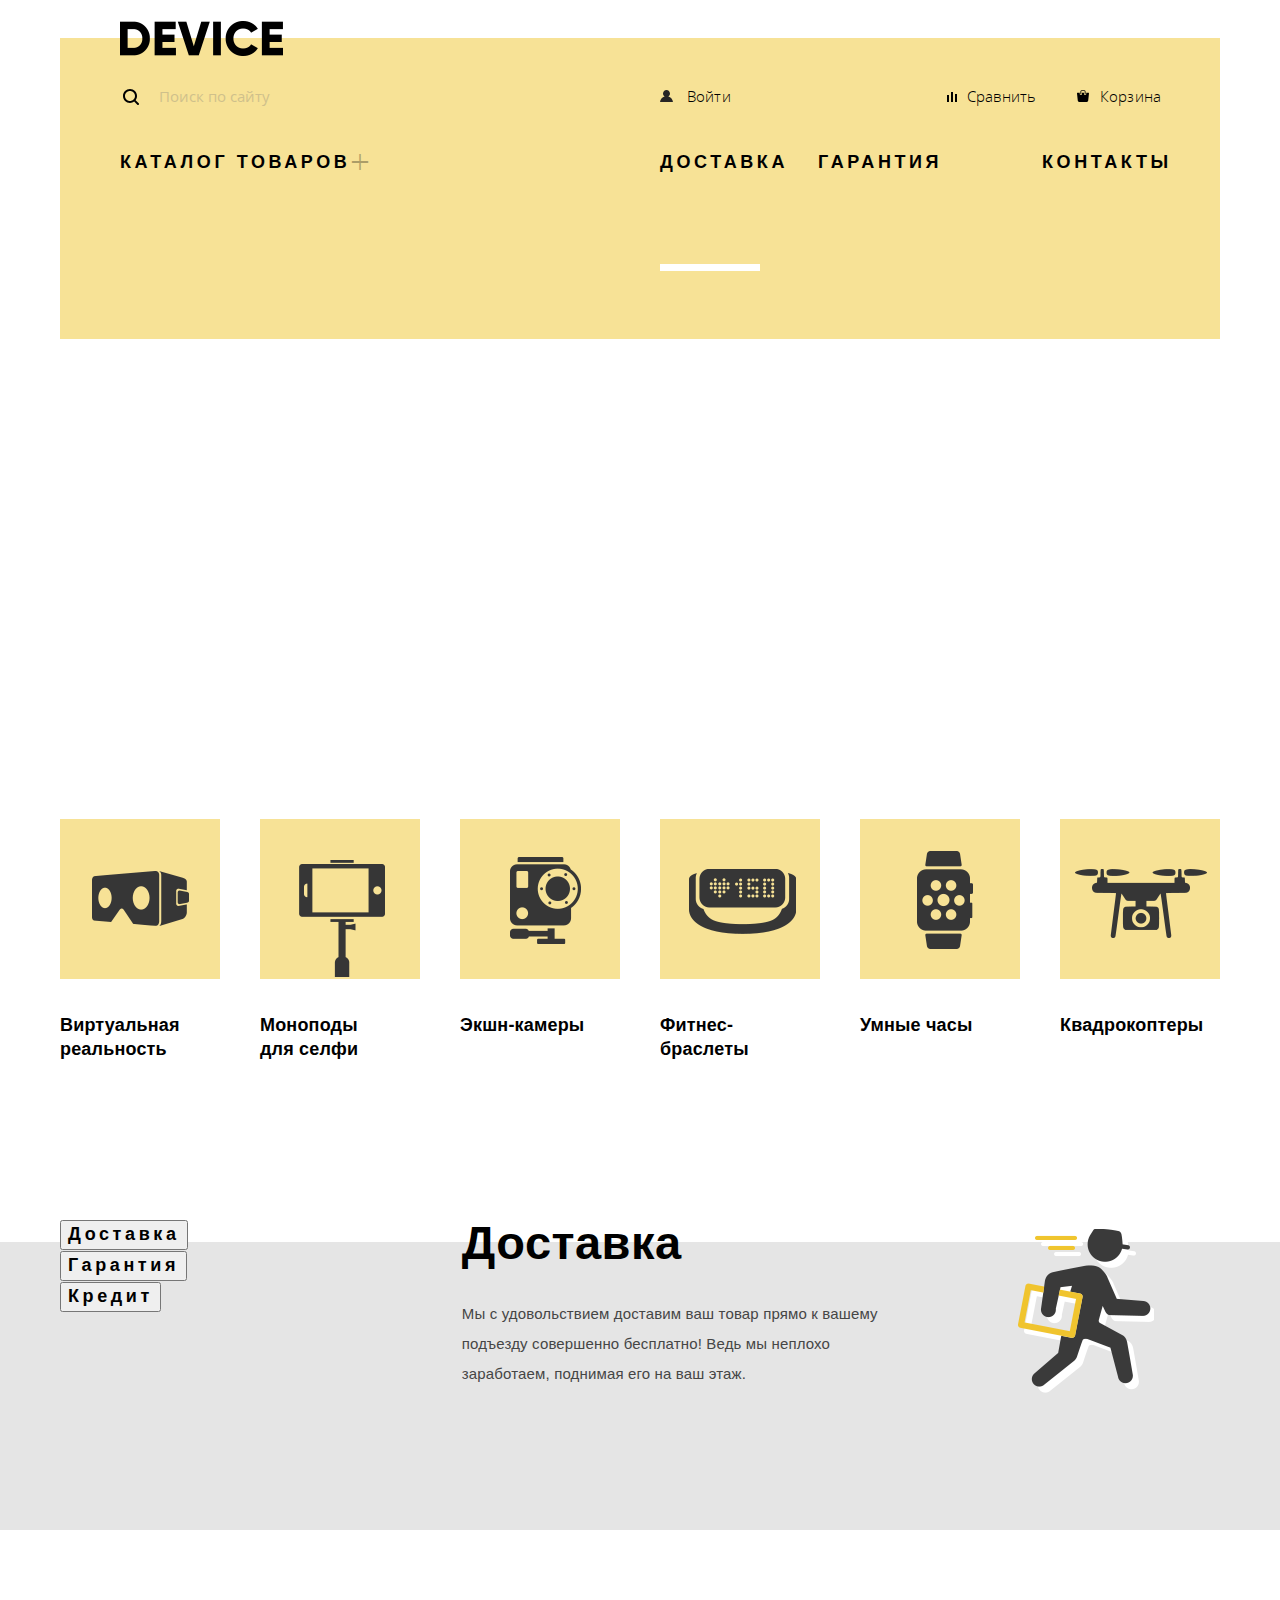
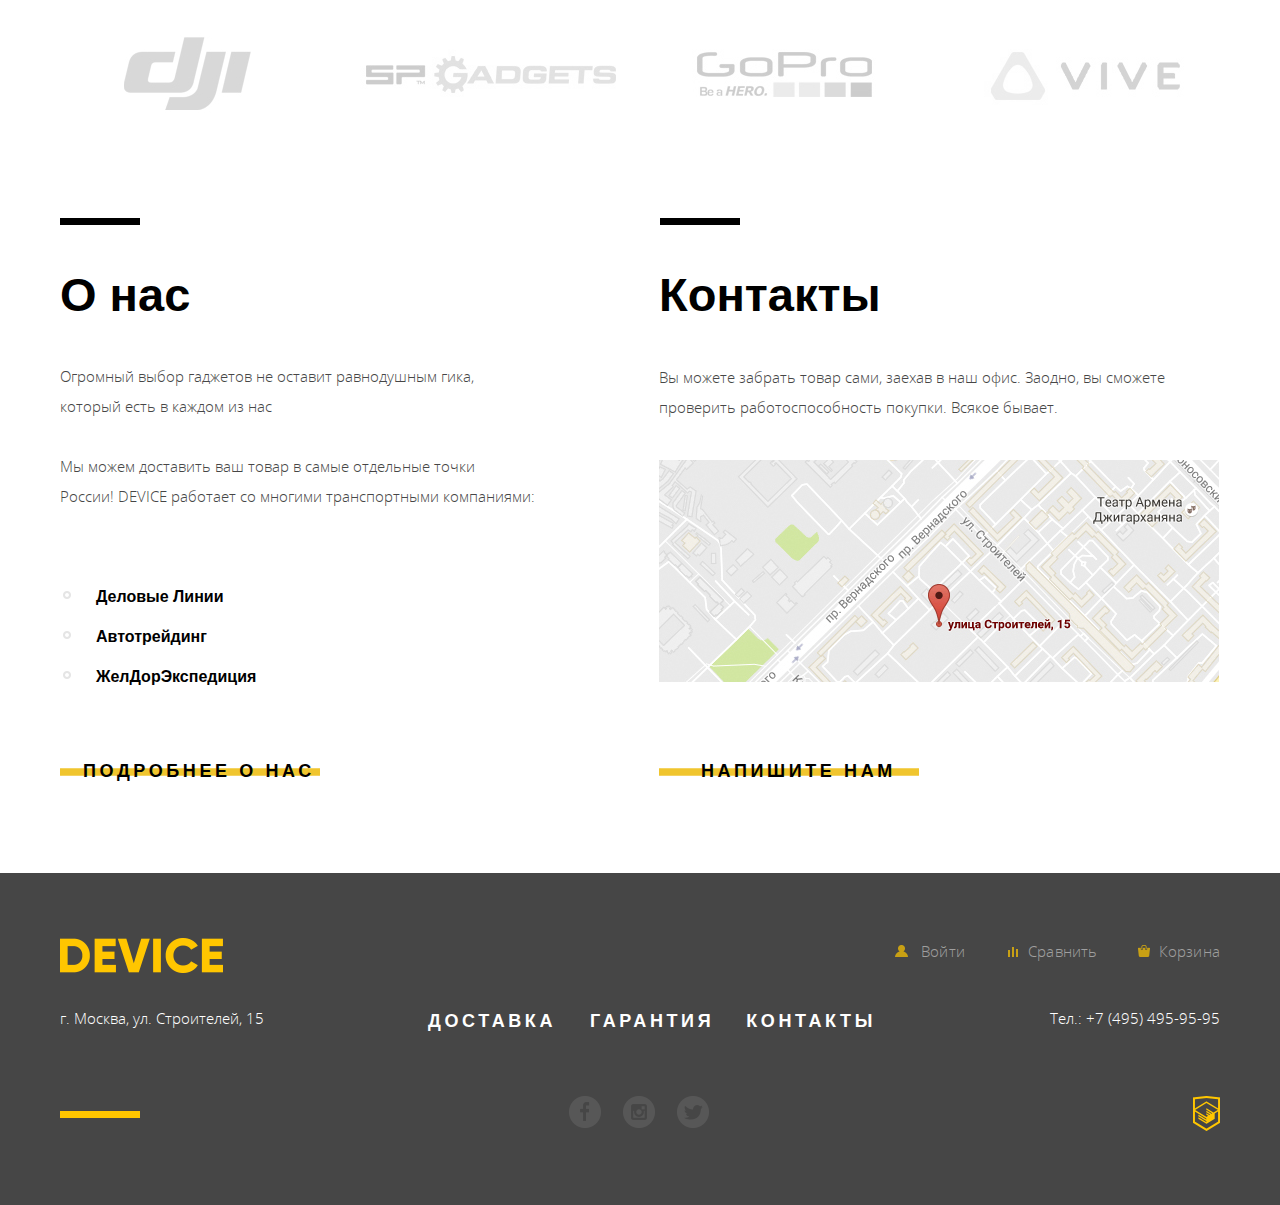
==== index.html @ 2079ccf4 "стилизация 2 страницы (незавершенная)" ====
<!DOCTYPE html>
<html lang="ru">
  <head>
    <meta charset="utf-8">
    <title>HTML Academy: Девайс</title>
    <link href="css/normalize.css" rel="stylesheet">
    <link href="css/style.css" rel="stylesheet">
  </head>
  <body>
  <header class="main-header wrapper">
    <div class="container-logo">
      <a class="header-logo">
        <img src="img/logo.png" width="163" height="35" alt="Логотип DEVICE">
      </a>
    </div>
    <nav class="main-navigation">
      <ul class="site-panel">
        <li>
          <form class="container-panel" method="get">
            <img src="img/search.svg" width="16" height="16">
            <input name="seek" placeholder="Поиск по сайту" type="search">
          </form> 
        </li>
        <li class="login"><a href="#"><img src="img/user.svg" width="13" height="12">Войти</a></li>
        <li class="compare"><a href="#"><img src="img/compare.svg" width="10" height="10">Сравнить</a></li>
        <li class="basket"><a href="#"><img src="img/cart.svg" width="12" height="12">Корзина</a></li>
      </ul>
      <ul class="site-navigation">
        <li class="product"><a href="catalog.html"><span>+</span>Каталог товаров  <span></span></a>
          <div class="submenu">
            <ul class="submenu-cameras">
              <li><a href=#>Виртуальная реальность</a></li>
              <li><a href="catalog.html">Моноподы для селфи</a></li>
              <li><a href=#>Экшн-камеры</a></li>
            </ul>
            <ul class="submenu-watch">
              <li><a href=#>Фитнес браслеты</a></li>
              <li><a href=#>Умные часы</a></li>
            </ul>
            <ul class="submenu-quadcopters">
              <li><a href=#>Квадрокоптеры</a></li>
            </ul>
          </div>
        </li>
        <li class="shipping"><a href="#">Доставка</a></li>
        <li class="guarantee"><a href="#">Гарантия</a></li>
        <li class="contacts"><a href="#">Контакты</a></li>
      </ul>
    </nav>
    <div class="rectangle"></div>
    <div class="presentation"></div>
  </header>
  <!--Основную часть страницы сказано пока не размечать-->
  <main class="container">
    <h1 class="visually-hidden">Магазин гаджетов DEVICE</h1><!--Позже скрыть<img src="img/popular-2.svg" width="86" height="117">-->
    <section class="icon-list wrapper">
      <ul class="icon-menu">
          <li class="virtuality">
            <a href=#>
              <div>
                <svg xmlns="http://www.w3.org/2000/svg" xmlns:xlink="http://www.w3.org/1999/xlink" width="97" height="55" viewBox="0 0 97 55">
                  <image id="popular-1" width="97" height="55" xlink:href="[data-uri]"/>
                </svg>
              </div><h2>Виртуальная реальность</h2>
            </a>
          </li>
          <li class="monopods">
            <a href="catalog.html">
              <div>
                <svg xmlns="http://www.w3.org/2000/svg" xmlns:xlink="http://www.w3.org/1999/xlink" width="86" height="117" viewBox="0 0 86 117">
                  <image id="popular-2" width="86" height="117" xlink:href="[data-uri]"/>
                </svg>
              </div><h2>Моноподы для селфи</h2>
            </a>
          </li>
          <li class="action">
            <a href=#>
              <div>
                <svg xmlns="http://www.w3.org/2000/svg" xmlns:xlink="http://www.w3.org/1999/xlink" width="71" height="87" viewBox="0 0 71 87">
                  <image id="popular-3" width="71" height="87" xlink:href="[data-uri]"/>
                </svg>
              </div><h2>Экшн-камеры</h2>
            </a>
          </li>
          <li class="fitness">
            <a href=#>
              <div>
                <svg xmlns="http://www.w3.org/2000/svg" xmlns:xlink="http://www.w3.org/1999/xlink" width="107" height="65" viewBox="0 0 107 65">
                  <image id="popular-4" width="107" height="65" xlink:href="[data-uri]"/>
                </svg>
              </div><h2>Фитнес-браслеты</h2>
            </a>
          </li>
          <li class="smart">
            <a href=#>
              <div>
                <svg xmlns="http://www.w3.org/2000/svg" xmlns:xlink="http://www.w3.org/1999/xlink" width="56" height="98" viewBox="0 0 56 98">
                  <image id="popular-5" width="56" height="98" xlink:href="[data-uri]"/>
                </svg>
              </div><h2>Умные часы</h2>
            </a>
          </li>
          <li class="quadcopters">
            <a href=#>
              <div>
                <svg xmlns="http://www.w3.org/2000/svg" xmlns:xlink="http://www.w3.org/1999/xlink" width="132" height="69" viewBox="0 0 132 69">
                  <image id="poppular-6" width="132" height="69" xlink:href="[data-uri]"/>
                </svg>
              </div><h2>Квадрокоптеры</h2>
            </a>
          </li>
      </ul>
    </section>
    <div class="amenities-backdrop">
      <section class="amenities wrapper">
        <ul class="amenities-menu">
          <li><button class="" type="button">Доставка</button></li>
          <li><button class="" type="button">Гарантия</button></li>
          <li><button class="" type="button">Кредит</button></li>
        </ul>
        <div class="shipment">
          <h2>Доставка</h2>
          <p>Мы с удовольствием доставим ваш товар прямо к вашему подъезду совершенно бесплатно! Ведь мы неплохо заработаем, поднимая его на ваш этаж.</p>
          <svg xmlns="http://www.w3.org/2000/svg" xmlns:xlink="http://www.w3.org/1999/xlink" width="136" height="164" viewBox="0 0 136 164">
            <image id="delivery" width="136" height="164" xlink:href="[data-uri]"/>
          </svg>
        </div>
      </section>  
    </div>
    <section class="logotypes wrapper">
      <ul class="logotypes-panel">
        <li class="logotype1">
          <a href="#">
            <img src="img/logo-1.jpg" width="260" height="100" alt="Логотип dji">
            <img class="dji" src="img/logo-1.jpg copy.jpg" width="260" height="100" alt="Логотип dji">
          </a>
        </li>
        <li class="logotype2">
          <a href="#">
            <img src="img/logo-2.jpg" width="260" height="100" alt="Логотип SP Gadgets">
            <img class="gadgets" src="img/logo-2.jpg copy.jpg" width="260" height="100" alt="Логотип SP Gadgets">
          </a>
        </li>
        <li class="logotype3">
          <a href="#">
            <img src="img/logo-3.jpg" width="260" height="100" alt="Логотип Go Pro">
            <img class="gopro" src="img/logo-3.jpg copy.jpg" width="260" height="100" alt="Логотип Go Pro">
          </a>
        </li>
        <li class="logotype4">
          <a href="#">
            <img src="img/logo-4.jpg" width="260" height="100" alt="Логотип VIVE">
            <img class="vive" src="img/logo-4.jpg copy.jpg" width="260" height="100" alt="Логотип VIVE">
          </a>
        </li>
      </ul>
    </section>
    <div class="about wrapper">
      <section class="about-us">
        <h2>О нас</h2>
        <p>Огромный выбор гаджетов не оставит равнодушным гика, который есть в каждом из нас</p>
        <p>Мы можем доставить ваш товар в самые отдельные точки <br> России! DEVICE работает со многими транспортными компаниями:</p>
        <ul class="transport-company">
          <li>Деловые Линии</li>
          <li>Автотрейдинг</li>
          <li>ЖелДорЭкспедиция</li>
        </ul>
        <div class="detailed">
          <a class="button" href="#"><span>Подробнее о нас</span></a>
        </div>  
      </section>
      <section class="exposure">
        <h2>Контакты</h2>
        <p>Вы можете забрать товар сами, заехав в наш офис. Заодно, вы сможете проверить работоспособность покупки. Всякое бывает.</p>
        <a class="map" href="#">
          <img src="img/map.jpg" width="560" height="222" alt="Карта проезда">
        </a>
        <div class="write">
          <a class="button" href="#"><span>Напишите нам</span></a>
        </div>
      </section>
    </div>
  </main>
  <footer class="main-footer">
    <div class="wrapper">
      <div class="upper-footer">
        <a class="footer-logo">
          <img src="img/logo-footer_.png" width="163" height="35" alt="Логотип DEVICE">
        </a>
        <ul class="footer-panel">
          <li class="footer-login"><a href="#"><img src="img/user-footer_.png" width="13" height="12">Войти</a></li>
          <li class="footer-compare"><a href="#"><img src="img/compare-footer_.png" width="10" height="10">Сравнить</a></li>
          <li class="footer-basket"><a href="#"><img src="img/cart-footer_.png" width="12" height="12">Корзина</a></li>
        </ul>
      </div>
      <div class="footer-container">
        <p class="adress">г. Москва, ул. Строителей, 15</p>
        <ul class="footer-navigation">
          <li class="footer-shipping"><a href="#">Доставка</a></li>
          <li class="footer-guarantee"><a href="#">Гарантия</a></li>
          <li class="footer-contacts"><a href="#">Контакты</a></li>
        </ul>
        <a class="telephone" href="tel:+74954959595" aria-label="Наш номер телефона +74954959595">Тел.: +7 (495) 495-95-95</a>
      </div>
      <div class="social-container">
        <ul class="social">
          <li>
            <a class="social-button" href="#"><span class="visually-hidden">Фейсбук</span>
              <svg xmlns="http://www.w3.org/2000/svg" xmlns:xlink="http://www.w3.org/1999/xlink" width="32" height="32" viewBox="0 0 32 32">
                <defs>
                  <style>
                    .cls-1 {
                      opacity: 0.3;
                    }
                  </style>
                </defs>
                <image id="ФБ" class="cls-1" width="32" height="32" xlink:href="[data-uri]"/>
              </svg>
            </a>
          </li> 
          <li>
            <a class="social-button" href="#"><span class="visually-hidden">Инстаграм</span>
              <svg xmlns="http://www.w3.org/2000/svg" xmlns:xlink="http://www.w3.org/1999/xlink" width="32" height="32" viewBox="0 0 32 32">
                <defs>
                  <style>
                    .cls-1 {
                      opacity: 0.3;
                    }
                  </style>
                </defs>
                <image id="_" data-name="&apos;=]" class="cls-1" width="32" height="32" xlink:href="[data-uri]"/>
              </svg>
            </a>
          </li>
          <li>
            <a class="social-button" href="#"><span class="visually-hidden">Твиттер</span>
              <svg xmlns="http://www.w3.org/2000/svg" xmlns:xlink="http://www.w3.org/1999/xlink" width="32" height="32" viewBox="0 0 32 32">
                <defs>
                  <style>
                    .cls-1 {
                      opacity: 0.3;
                    }
                  </style>
                </defs>
                <image id="Твитер" class="cls-1" width="32" height="32" xlink:href="[data-uri]"/>
              </svg>
            </a>
          </li>
        </ul>
        <a class="footer-logo-html" href="https://htmlacademy.ru/intensive/htmlcss">
          <img src="img/logo-html-footer_.png" width="27" height="35" alt="Логотип HTMLAcademy">
        </a>
      </div>
    </div>  
  </footer>
  <!--Попытка сделать всплывающие окна -->
  <section class="feedback">
    <form class="feedback-popup" method="post">
      <label class="feedback-name">
        <span>Ваше имя:</span>
        <input type="text" name="username" placeholder="Имя Фамилия">
      </label>
      <label class="feedback-mail">
        <span>Ваш e-mail:</span>
        <input type="email" name="email" placeholder="email@exemple.com">
      </label>
      <label class="feedback-text">
        <span>Текст письма:</span>
        <textarea rows="10" cols="45" name="text" placeholder="В свободной форме"></textarea>
      </label>
      <button class="feedback-button" type="submit">Отправить</button>
      <button class="feedback-close" type="button" aria-label="Закрыть диалоговое окно">x</button>
    </form>
  </section>
  <section class="modal">
    <h2 class="visually-hidden">Как до нас добраться</h2><!--Позже скрыть-->
    <img src="img/map-big.jpg" width="960" height="559" alt="Адрес магазина Девайс город Москва, улица Строителей, дом 15">
    <button class="modal-close" type="button" aria-label="Закрыть диалоговое окно">x</button>
  </section>
 </body>
</html>
---- css/style.css ----
@font-face {
    font-family: 'Gilroy';
    src: local('Gilroy Light'), local('Gilroy-Light'), url('../fonts/gilroylight.woff2') format('woff2'), url('../fonts/gilroylight.woff') format('woff');
    font-weight: 300;
    font-style: normal;
}
@font-face {
    font-family: 'Gilroy';
    src: local('Gilroy ExtraBold'), local('Gilroy-ExtraBold'), url('../fonts/gilroyextrabold.woff2') format('woff2'), url('../fonts/gilroyextrabold.woff') format('woff');
    font-weight: 800;
    font-style: normal;
}
@font-face {
    font-family: 'Open Sans';
    src: local('Open Sans Light'), local('OpenSans-Light'), url('../fonts/opensanslight.woff2') format('woff2'), url('../fonts/opensanslight.woff') format('woff');
    font-weight: 300;
    font-style: normal;
}
@font-face {
    font-family: 'Open Sans';
    src: local('Open Sans Light Italic'), local('OpenSansLight-Italic'), url('../fonts/opensanslightitalic.woff2') format('woff2'), url('../fonts/opensanslightitalic.woff') format('woff');
    font-weight: 300;
    font-style: italic;
}
@font-face {
    font-family: 'Open Sans';
    src: local('Open Sans'), local('OpenSans'), url('../fonts/opensans.woff2') format('woff2'), url('../fonts/opensans.woff') format('woff');
    font-weight: 400;
    font-style: normal;
}
@font-face {
    font-family: 'Open Sans';
    src: local('Open Sans Italic'), local('OpenSans-Italic'), url('../fonts/opensansitalic.woff2') format('woff2'), url('../fonts/opensansitalic.woff') format('woff');
    font-weight: 400;
    font-style: italic;
}
@font-face {
    font-family: 'Open Sans';
    src: local('Open Sans Semibold'), local('OpenSans-Semibold'), url('../fonts/opensanssemibold.woff2') format('woff2'), url('../fonts/opensanssemibold.woff') format('woff');
    font-weight: 600;
    font-style: normal;
}
@font-face {
    font-family: 'Open Sans';
    src: local('Open Sans Semibold Italic'), local('OpenSans-SemiboldItalic'), url('../fonts/opensanssemibolditalic.woff2') format('woff2'), url('../fonts/opensanssemibolditalic.woff') format('woff');
    font-weight: 600;
    font-style: italic;
}
@font-face {
    font-family: 'Open Sans';
    src: local('Open Sans Bold'), local('OpenSans-Bold'), url('../fonts/opensansbold.woff2') format('woff2'), url('../fonts/opensansbold.woff') format('woff');
    font-weight: 700;
    font-style: normal;
}
@font-face {
    font-family: 'Open Sans';
    src: local('Open Sans Bold Italic'), local('OpenSans-BoldItalic'), url('../fonts/opensansbolditalic.woff2') format('woff2'), url('../fonts/opensansbolditalic.woff') format('woff');
    font-weight: 700;
    font-style: italic;
}
@font-face {
    font-family: 'Open Sans';
    src: local('Open Sans Extrabold'), local('OpenSans-Extrabold'), url('../fonts/opensansextrabold.woff2') format('woff2'), url('../fonts/opensansextrabold.woff') format('woff');
    font-weight: 800;
    font-style: normal;
}
@font-face {
    font-family: 'Open Sans';
    src: local('Open Sans Extrabold Italic'), local('OpenSans-ExtraboldItalic'), url('../fonts/opensansextrabolditalic.woff2') format('woff2'), url('../fonts/opensansextrabolditalic.woff') format('woff');
    font-weight: 800;
    font-style: italic;
}
body {
    margin: 0;
    padding: 0;
  
    font-family: "Open Sans", Arial, sans-serif;
    font-size: 15px;
    line-height: 30px;
    font-weight: 300;
    color: #464646;
    text-transform: none;
    
    background-color: #ffffff;
    background-repeat: no-repeat;
}
body li,
body ul {
    list-style: none;
    margin: 0;
    padding: 0;
} /*Честно я бы вообще бы оставил просто li, но по критерию наверное не пройдет)*/
a {
    text-decoration: none;
}
img {
    max-width: 100%;
    height: auto;
}
.site-navigation a,
.button,
.footer-navigation,
.feedback-button,
.item-button-basket,
.filter-button,
.pagination-item {
    text-transform: uppercase;
} /*Этот список так оставляю, я не знаю как лучше его сделать)*/
.visually-hidden {
    position: absolute;
    clip: rect(0 0 0 0);
    width: 1px;
    height: 1px;
    margin: -1px;
}
.wrapper {
    width: 1200px;
    margin-left: auto;
    margin-right: auto;
    padding-left: 20px;
    padding-right: 20px;
    box-sizing: border-box;
}
.main-header {
    display: flex;
    flex-direction: column;
    padding-top: 21px;
}
.container-logo {
    background: linear-gradient(to top, #f7e296 27px, #ffffff 12px);
}
.header-logo {
    margin: 0;
    padding: 0;
    padding-left: 60px;
    display: block;
}
.header-logo svg {
    padding-top: 10px;
} 
.main-navigation a {
    font-family: "Gilroy", Arial, sans-serif;
    font-size: 18px;
    line-height: 24px;
    font-weight: 800;
    color: #000000;
}
.main-navigation{
    background-color: #f7e296;
    margin: 0;
    padding-top: 16px;
    padding-left: 60px;
    padding-right: 58px;
}
.site-panel { 
    margin: 0;
    padding: 0;
    display: flex;
    flex-wrap: wrap; 
}
.container-panel {
    width: 160px;
    position: relative;
    margin: 0;
    padding: 0;
    padding-left: 37px;
}
.container-panel img {
    position: absolute;
    left: 3px;
    top: 8px;
}
.panel-user {
    width: 140px;
    margin: 0;
    padding: 0;
    margin-left:340px;
    padding-left: 30px;
    position: relative;
}
.panel-user img {
    position: absolute;
    left: 4px;
    top: 9px;
}
.exit {
    width: 80px;
    margin: 0;
    padding: 0;
    margin-left: 11px;
    opacity: 0.3;
}
.login {
    position: relative;
    width: 230px;
    margin: 0;
    padding: 0;
    margin-left: 340px;
    padding-left: 30px;
}
.login img {
    position: absolute;
    left: 3px;
    top: 9px;
}
.compare {
    position: relative;
    width: 100px;
    padding-left: 50px;
}
.compare img {
    position: absolute;
    left: 30px;
    top: 11px;
}
.basket {
    position: relative;
    width: 63px;
    padding-left: 31px;
    text-align: right;
}
.basket img {
    position: absolute;
    left: 10px;
    top: 9px;
}
.site-panel a {
    font-family: "Open Sans", Arial, sans-serif;
    font-size: 15px;
    line-height: 30px;
    font-weight: 300;
    color: #000000;
    text-transform: none;
    letter-spacing: 0.15px; 
}
.site-navigation {
    display: flex;
    flex-wrap: wrap;
    padding-top: 39px;
    padding-bottom: 50px;
}
.product {
    width: 260px; 
    position: relative;
    line-height: 1.33;
    letter-spacing: 3.6px;
    display: flex;
    flex-direction: column;
    margin-right:auto;
}
.submenu {
    background-color:  #f7e296;
    position: absolute;
    display: flex;
    top: 45px;
    left: -60px;
    box-sizing: border-box;
    width: 1160px;
    padding-left: 60px;
    padding-bottom: 35px;
    display: none;
    z-index: 2;
}
.product:hover > .submenu {
    display:inherit;
}
.product span{
    font-family: "Open Sans", Arial, sans-serif;
    font-size: 35px;
    font-weight: 300;
    color: #000000;
    opacity: 0.3;
    position: absolute;
    top: -1px;
    left: 230px;
}
.shipping {
    width: 158px;
    margin-left: auto;
    line-height: 1.33;
    letter-spacing: 3.6px;
}
.guarantee {
    width: 140px;
    line-height: 1.33;
    letter-spacing: 3.6px;
}
.contacts {
    width: 120px;
    margin-left: 84px;
    text-align: right;
    line-height: 1.33;
    letter-spacing: 3.6px;
}
.submenu-cameras {
    width: 240px;
}
.submenu-watch {
    width: 200px;
}
.submenu-quadcopters {
    width: 160px;
}
.site-navigation a:hover,
.site-navigation a:focus,
.site-panel a:hover,
.site-panel a:focus {
    opacity: 0.6;
}
.site-navigation a:active,
.site-panel a:active {
    opacity: 0.3;
}
.site-panel-user li:nth-last-child(1),
.site-panel input {
    opacity: 0.3;
    background-color: #f7e296;
    color: #000000;
    border: 0;
} /* Разобраться со шрифтом в site-panel input*/
.site-panel input:hover,
.site-panel input:focus {
    opacity: 0.6;
}
.submenu-cameras a,
.submenu-watch a,
.submenu-quadcopters a {
    font-family: "Open Sans", Arial, sans-serif;
    font-size: 15px;
    line-height: 36px;
    font-weight: 300;
    color: #000000;
    text-transform: none;
    list-style: none;
    letter-spacing: 0.15px;
}
.rectangle {
    min-height: 115px;
    background-color: #f7e296;
    position: relative;
}
.rectangle::before {
    content: "";
    position: absolute;
    left: 600px;
    top: 40px;
    width: 100px;
    height: 7px;
    background: #ffffff;
}
.presentation {
    min-height: 480px;
    background-color: #ffffff;
}
.icon-menu {
    display: flex;
    flex-wrap: wrap;
}
.icon-menu li {
  width: 160px;
  margin: 0 auto;  
}
.monopods h2 {
    width: 100px;  
  }
.icon-menu .virtuality {
    margin-left: 0;  
}
.icon-menu .quadcopters {
    margin-right: 0;  
}
.icon-menu div {
    position: relative;
    min-height: 160px; 
    background: #f7e296;
}
.icon-menu h2 {
    font-family: Gilroy, Arial, sans-serif;
    font-size: 18px;
    font-weight: 800;
    font-style: normal;
    font-stretch: normal;
    line-height: 1.33;
    letter-spacing: 0.18px;
    text-align: left;
    color: #000000;
    padding-top: 20px;
}
.virtuality svg {
    position: absolute;
    top: 52px;
    left: 32px;
}
.virtuality:hover div,
.virtuality a:focus div {
    background: #f0c52e; 
}
.virtuality:active svg,
.virtuality:active h2 {
    opacity: 0.3; 
}
.monopods svg {
    position: absolute;
    top: 41px;
    left: 39px;
}
.monopods:hover div,
.monopods a:focus div {
    background: #f0c52e; 
}
.monopods:active svg,
.monopods:active h2 {
    opacity: 0.3; 
}
.action svg {
    position: absolute;
    top: 38px;
    left: 50px;
}
.action:hover div,
.action a:focus div {
    background: #f0c52e; 
}
.action:active svg,
.action:active h2 {
    opacity: 0.3; 
}
.fitness svg {
    position: absolute;
    top: 50px;
    left: 29px;
}
.fitness:hover div,
.fitness a:focus div {
    background: #f0c52e; 
}
.fitness:active svg,
.fitness:active h2 {
    opacity: 0.3; 
}
.smart svg {
    position: absolute;
    top: 32px;
    left: 57px;
}
.smart:hover div,
.smart a:focus div {
    background: #f0c52e; 
}
.smart:active svg,
.smart:active h2 {
    opacity: 0.3; 
}
.quadcopters svg {
    position: absolute;
    top: 50px;
    left: 15px;
}
.quadcopters:hover div,
.quadcopters a:focus div {
    background: #f0c52e; 
}
.quadcopters:active svg,
.quadcopters:active h2 {
    opacity: 0.3; 
}
.amenities-backdrop {
    width: 100%;
    min-height: 453px;
    background: linear-gradient(to top, #e5e5e5 63.5%, #ffffff 24%);
}
.amenities {
    display: flex;
    padding-top: 142px;
}
.amenities-menu {
    width: 400px;
    padding-right: 140px;
}
.shipment {
    width: 700px;
    padding-right: 300px;
    position: relative;
}
.shipment svg {
    position: absolute;
    top: 10px;
    left: 556px;
}
.amenities-menu button {
    font-family: Gilroy, Arial, sans-serif;
    font-size: 18px;
    font-weight: 800;
    font-style: normal;
    font-stretch: normal;
    line-height: 1.33;
    letter-spacing: 3.6px;
    text-align: center;
    color: #000000;
}
.shipment h2 {
    font-family: Gilroy, Arial, sans-serif;
    font-size: 47px;
    font-weight: 800;
    font-style: normal;
    font-stretch: normal;
    line-height: 1.02;
    letter-spacing: 0.47px;
    text-align: left;
    color: #000000;
    margin: 0;
    padding-bottom: 17px;
}
.shipment p {
    font-family: OpenSans, Arial, sans-serif;
    font-size: 15px;
    font-weight: 300;
    font-style: normal;
    font-stretch: normal;
    line-height: 2;
    letter-spacing: 0.15px;
    text-align: left;
    color: #464646;
}
.logotypes-panel {
    display: flex;
    justify-content: space-between;
    align-items: center;
    min-height: 285px;
    padding-top: 3px;
}
.logotype1 a {
    display: block;
    position: relative;
    height: 100px; 
    width: 260px; 
}
.dji {
    position: absolute;
    top: 0px;
    z-index: 1;
    display: none;
}
.logotype1:hover .dji,
.logotype1 a:focus .dji {
    display: block;   
}
.logotype2 a {
    display: block;
    position: relative;
    height: 100px; 
    width: 260px; 
}
.gadgets {
    position: absolute;
    top: 0px;
    z-index: 1;
    display: none;
}
.logotype2:hover .gadgets,
.logotype2 a:focus .gadgets {
    display: block;   
}
.logotype3 a {
    display: block;
    position: relative;
    height: 100px; 
    width: 260px; 
}
.gopro {
    position: absolute;
    top: 0px;
    z-index: 1;
    display: none;
}
.logotype3:hover .gopro,
.logotype3 a:focus .gopro {
    display: block;   
}
.logotype4 a {
    display: block;
    position: relative;
    height: 100px; 
    width: 260px; 
}
.vive {
    position: absolute;
    top: 0px;
    z-index: 1;
    display: none;
}
.logotype4:hover .vive,
.logotype4 a:focus .vive {
    display: block;   
}
.about {
    display: flex;
    padding-bottom: 73px;
}
.about-us {
    margin: 0;
    padding: 0;
    position: relative;
    width: 475px;
}
.about-us::before {
    content: "";
    position: absolute;
    left: 0px;
    top: 0px;
    width: 80px;
    height: 7px;
    background: #000000;
}
.about-us p {
    padding-top: 3px;
    padding-bottom: 12px;
}
.exposure {
    margin: 0;
    padding: 0;
    width: 560px;
    padding-left: 124px;
    position: relative;
}
.exposure::before {
    content: "";
    position: absolute;
    left: 125px;
    top: 0px;
    width: 80px;
    height: 7px;
    background: #000000;
}
.exposure p {
    padding-top: 4px;
    padding-bottom: 23px;
}
.write {
    width: 260px;
    padding-top: 69px;
    min-height: 40px; 
}
.write a {
    display: block;
    padding-left: 42px;
    background: url("../img/Layer 7 copy 4.png") no-repeat; 
    background-position: 0px 8px;
}
.write a:hover,
.write a:focus {
    background: url("../img/Layer 7 copy 11.png") no-repeat; 
    background-position: 0px 0px; 
}
.about-us h2,
.exposure h2 {
    font-family: "Gilroy", Arial, sans-serif;
    font-size: 47px;
    line-height: 48px;
    font-weight: 800;
    color: #000000;
    text-transform: none;
    padding-top: 14px; 
}
.transport-company {
    padding-left: 36px;
    padding-top: 39px;
}
.transport-company li { 
    font-family: "Gilroy", Arial, sans-serif;
    font-size: 16px;
    line-height: 40px;
    font-weight: 800;
    color: #000000;
    text-transform: none;
    list-style: none;
    position: relative;
}
.transport-company li::before {
    content: "";
    position: absolute;
    left: -33px;
    top: 14px;
    width: 8px;
    height: 8px;
    background-image: url("../img/slider-button.png");
}
.detailed {
    width: 260px;
    min-height: 40px;
    padding-top: 63px;
}
.detailed a {
    display: block;
    padding-left: 23px;
    background: url("../img/Layer 7 copy 4.png") no-repeat; 
    background-position: 0px 8px;
}
.detailed a:hover,
.detailed a:focus {
    background: url("../img/Layer 7 copy 11.png") no-repeat; 
    background-position: 0px 0px; 
}
.button:active span {
    opacity: 0.3; 
}
.button {
    font-family: "Gilroy", Arial, sans-serif;
    font-size: 18px;
    font-weight: 800;
    line-height: 1.33;
    letter-spacing: 3.6px;
    color: #000000;
}
.title-menu {
    padding-left: 80px;
    padding-top: 38px;
}
.page-title {
    font-family: "Gilroy", Arial, sans-serif;
    font-size: 47px;
    font-weight: 800;
    line-height: 48px;
    letter-spacing: 0.5px;
    color: #000000;
    margin: 0;
}
.breadcrumbs {
    display: flex;
    padding-top: 10px;
}
.breadcrumbs p,
.breadcrumbs-current p {
    font-family: "Open Sans", Arial, sans-serif;
    font-size: 14px;
    font-weight: 300;
    line-height: 24px;
    letter-spacing: 0.14px;
    color: rgba(0, 0, 0);
    list-style: none;
    opacity: 0.3;
}
.breadcrumbs a:hover p,
.breadcrumbs a:focus p {
    opacity: 0.6; 
}
.breadcrumbs a:active p {
    opacity: 0.1; 
}
.breadcrumbs-first {
    width: 61px;
    padding-right: 30px;
    position: relative;
}
.breadcrumbs-first img {
    position: absolute;
    left: 68px;
    top: 23px;
}
.breadcrumbs-second {
    width: 114px;
    padding-right: 35px;
    position: relative;
}
.breadcrumbs-second img {
    position: absolute;
    left: 128px;
    top: 23px;
}
.breadcrumbs-current {
    width: 160px;
    margin-right: auto;
}
.cotalog-page {
    display: flex;
    margin-top: 30px;
    justify-content: wrapper;    
}
.filters {
    display: flex;
    flex-direction: column;
    background: #efefef;
    flex: auto;
}
.filters-title {
    background: #dbdbdb;
    min-height: 70px;
}
.title-filling {
    margin-left: auto;
    width: 330px;
    font-family: Gilroy;
    font-size: 16px;
    font-weight: 800;
    line-height: 1.5;
    letter-spacing: 3.2px;
    color: #000000;
    text-transform: uppercase; 
    padding-top: 24px; 
}
.filters-cost {
    margin-right: 68px;
    margin-left: auto;
    box-sizing: border-box;
    width: 201px;
    min-height: 142px;
    border-top: #000000 solid 2px;
    border-bottom: #000000 solid 2px;
}
.cost-filling {
    font-family: Gilroy;
    font-size: 18px;
    font-weight: 800;
    line-height: 1.33;
    letter-spacing: 0.2px;
    text-align: left;
    color: #000000;
}



.filter-side {
    padding-right: 70px;
    margin-right: 68px;
    margin-left: auto;
    box-sizing: border-box;
    width: 201px;
}
.catalog {
    display: flex;
    flex-direction: column;
    margin-bottom: 76px;
    flex: auto;
}
.sort {
    height: 70px;
    padding-left: 73px;
    font-family: Gilroy;
    font-size: 16px;
    font-weight: 800;
    line-height: 1.5;
    letter-spacing: 3.2px;
    text-align: left;
    text-transform: uppercase;
    color: #000000;
    background: #ebebeb;
    margin-bottom: 71px;
}
.item-list {
    width: 835px;
}
.catalog-list {
    display: flex;
    flex-wrap: wrap;
    padding-left: 73px;
}
.professional,
.follow {
    margin-left: 40px;
}
.catalog-list div {
    display: flex;
    flex-wrap: wrap;
    justify-content: space-between;
}
.catalog-item-price {
    margin: 0;
    padding: 0;
}
.catalog-list h3 {
    width: 260px;
    margin: 0;
    padding: 0;
    font-family: Gilroy;
    font-size: 18px;
    font-weight: 800;
    font-style: normal;
    font-stretch: normal;
    line-height: 1.33;
    letter-spacing: 0.18px;
    text-align: left;
    color: #000000;
}
.unsinkable,
.follow {
    margin-top: 45px;
}
.amateur h3 {
    padding-top: 22px;
    padding-left: 0px;
}
.amateur .catalog-item-price {
    padding-top: 22px;
    padding-left: 0px;
}
.professional h3 {
    padding-top: 22px;
    padding-left: 0px;
}
.professional .catalog-item-price {
    padding-top: 22px;
    padding-left: 0px;
}
.unsinkable h3 {
    padding-top: 25px;
    padding-left: 0px;
}
.unsinkable .catalog-item-price {
    padding-top: 24px;
    padding-left: 0px;
}
.follow h3 {
    padding-top: 24px;
    padding-left: 0px;
}
.follow .catalog-item-price {
    padding-top: 24px;
    padding-left: 0px;
}
.catalog-list .amateur,
.catalog-list .professional,
.catalog-list .unsinkable,
.catalog-list .follow {
    position: relative;
}
.item-button {
    position: absolute;
    top: 0;
    left: 0;
    width: 360px;
    height: 379px;
    padding: 0;
    background-color: #eeeeee;
    opacity: 0.7;
    z-index: 1;
   
    display: none;
}
.amateur:hover .item-button,
.follow:hover .item-button,
.professional:hover .item-button,
.unsinkable:hover .item-button {
    display: block;
}
.item-button-basket {
    display: block;
    width: 200px;
    min-height: 40px;
    border: 0;
    margin-top: 172px;
    margin-left: auto;
    margin-right: auto;
    background: url("../img/item-button-basket.png") no-repeat; 
    background-position: 0px 15px;
}

.item-button-basket:hover,
.item-button-basket:focus {
    background-color: #f0c52e; 
    background-position: 0px 0px; 
}
.item-button-basket:active span {
    opacity: 0.3; 
}
.item-button-contrast {
    display: block;
    width: 200px;
    min-height: 40px;
    border: 0;
    margin-top: 4px;
    margin-left: auto;
    margin-right: auto;
    background: #eeeeee;
}
.item-button-contrast:hover span,
.item-button-contrasts:focus span {
    color: rgba(0, 0, 0, 1);
}
.item-button-contrast:active span {
    opacity: 0.2; 
}
.pagination-list {
    margin-top: 38px;
    width: 760px;
    min-height: 70px;
    margin-left: 73px;
    background: #ebebeb;
    display: flex;
}
.pagination-list li:nth-child(1) {
    margin-left: 29px;
    padding-top: 22px;
}
.pagination-list li:nth-child(2) {
    margin-left: 240px;
    padding-top: 22px;
}
.pagination-list li:nth-child(3) {
    margin-left: 28px;
    padding-top: 22px;
}
.pagination-list li:nth-child(4) {
    margin-left: 27px;
    padding-top: 22px;
}
.pagination-list li:nth-child(5) {
    margin-left: 228px;
    padding-top: 22px;
}
.bluetooth,
.colors {
    font-family: "Gilroy", Arial, sans-serif;
    font-size: 18px;
    font-weight: 800;
    line-height: 24px;
    letter-spacing: 0.2px;
    color: #000000;
    list-style: none;
}
.filter-colors span, 
.filter-bluetooth span {
    font-family: "Open Sans", Arial, sans-serif;
    font-size: 14px;
    font-weight: 300;
    line-height: 40px;
    letter-spacing: 0.14px;
    color: #000000;
    list-style: none;
}
.filter-button {
    font-family: "Gilroy", Arial, sans-serif;
    font-size: 18px;
    font-weight: 800;
    letter-spacing: 3.6px;
    color: #000000;
}
.catalog-list a {
    font-family: "Gilroy", Arial, sans-serif;
    font-size: 18px;
    font-weight: 800;
    line-height: 24px;
    letter-spacing: 0.2px;
    text-align: left;
    color: #000000;
    list-style: none;
}
.catalog-item-image {
    margin: 0;
    padding: 0;
}
.catalog-item-price {
    font-family: "Gilroy", Arial, sans-serif;
    font-size: 16px;
    font-weight: 300;
    line-height: 1.5;
    letter-spacing: 0.2px;
    color: #464646;
}
.item-button-basket {
    font-family: "Gilroy", Arial, sans-serif;
    font-size: 18px;
    font-weight: 800;
    line-height: 24px;
    letter-spacing: 3.6px;
    color: #000000;
    text-align: center;
    font-style: normal;
    font-stretch: normal
}
.item-button-contrast {
    font-family: "Open Sans", Arial, sans-serif;
    font-size: 13px;
    font-weight: 300;
    line-height: 36px;
    letter-spacing: 0.1px;
    color: rgba(0, 0, 0, 0.5);
}
.pagination-item:nth-last-child(1) a,
.pagination-item:nth-child(1) a,
.pagination-item:nth-child(2) a {
    font-family: "Gilroy", Arial, sans-serif;
    font-size: 16px;
    font-weight: 800;
    line-height: 24px;
    letter-spacing: 3.2px;
    color: #000000;
}
.pagination-item:nth-child(3) a,
.pagination-item:nth-child(4) a {
    font-family: "Gilroy", Arial, sans-serif;
    font-size: 16px;
    font-weight: 800;
    line-height: 24px;
    letter-spacing: 3.2px;
    color: rgba(0, 0, 0, 0.3);
}
.main-footer {
    background-color: #464646;
    padding-top: 45px;
    padding-bottom: 65px;
}
.upper-footer {
    display: flex;
    justify-content: space-between;
    margin-bottom: 21px;

}
.footer-navigation{
    display: flex;
    width: 440px;
    padding-top: 3px;
}
.footer-logo {
    padding-top: 20px;
}
.footer-container {
    display: flex;
    align-items: wrapper; 
}
.footer-panel {
    display: flex;
    flex-wrap: wrap;
}
.footer-basket {
    position: relative;
    width: 70px;
    padding-left: 30px;
    padding-top: 15px;
    margin-left: auto;
    text-align: right;
    text-align: top;
}
.footer-basket img {
    position: absolute;
    left: 18px;
    top: 27px;
}
.footer-exit {
    width: 70px;
    padding-top: 15px;
}
.footer-user {
    position: relative;
    width: 150px;
    padding-left: 30px;
    padding-top: 15px;
    margin-left: auto;
}
.footer-user img {
    position: absolute;
    left: 5px;
    top: 29px;
}
.footer-compare {
    position: relative;
    width: 92px;
    padding-top: 15px;
    padding-left: 40px;
    margin-left: auto;
}
.footer-compare img {
    position: absolute;
    left: 20px;
    top: 29px;
}
.footer-login {
    position: relative;
    width: 67px;
    margin-left: auto;
    padding-top: 15px;
    padding-left: 30px;
}
.footer-login img {
    position: absolute;
    left: 4px;
    top: 27px;
}
.adress {
    width: 220px;
    margin: 0;
    padding: 0;
}
.footer-shipping {
    padding-left: 148px;
}
.footer-guarantee {
    padding-left: 34px;
}
.footer-contacts {
    padding-left: 32px;
}
.telephone {
    margin-left: auto;
}
.social-container {
    display: flex;
    margin-top: 60px; 
    position: relative;
}
.social-container::before {
    content: "";
    position: absolute;
    left: 0px;
    top: 15px;
    width: 80px;
    height: 7px;
    background: #ffc600;
}
.social {
    display: flex;
    width: 140px;
    justify-content: space-between;
    margin-left: 509px;
}
.footer-logo-html {
    margin-left: auto;
}
.footer-panel a {
    opacity: 0.7;
    font-family: "Open Sans", Arial, sans-serif;
    font-size: 15px;
    font-weight: 300;
    line-height: 2.4;
    letter-spacing: 0.2px;
    color: rgba(255, 255, 255, 0.7);
    list-style: none;
}  
.footer-exit {
    opacity: 0.3;
    color: rgba(255, 255, 255, 0.3);
}
.footer-navigation a {
    font-family: "Gilroy", Arial, sans-serif;
    font-size: 18px;
    font-weight: 800;
    line-height: 1.33;
    letter-spacing: 3.6px;
    color: #ffffff;
    list-style: none;
}
.footer-panel a:hover,
.footer-panel a:focus {
     color: #ffffff;   
}
.footer-panel a:active {
    opacity: 0.3;
    color: rgba(255, 255, 255, 0.3);
} 
.footer-panel a:hover img,
.footer-panel a:focus img {
    color: #b5931c;
    opacity: 0.6;
}
.footer-panel a:active img {
    color: #7e6d31;
    opacity: 0.3;
}
.footer-logo-html img:hover,
.footer-logo-html img:focus,
.footer-logo img:hover,
.footer-logo img:focus,
.header-logo img:hover,
.header-logo img:focus,
.footer-navigation a:hover,
.footer-navigation a:focus {
    opacity: 0.6;
}
.footer-logo-html img:active,
.footer-logo img:active,
.header-logo img:active,
.footer-navigation a:active {
    opacity: 0.3;
}
.adress,
.telephone {
    font-family: "Open Sans", Arial, sans-serif;
    font-size: 15px;
    font-weight: 300;
    line-height: 30px;
    color: #ffffff;
}
.social-button {
    list-style: none;
}
.social-button:hover .cls-1,
.social-button:focus .cls-1 {
    opacity: 0.6;
}

.social-button:focus .cls-1 {
    opacity: 0.1;
}

.feedback span {
    font-family: "Gilroy", Arial, sans-serif;
    font-size: 18px;
    font-weight: 800;
    line-height: 1.33;
    color: #000000;
}
.feedback textarea,
.feedback input {
    opacity: 0.4;
    font-family: "Open Sans", Arial, sans-serif;
    font-size: 14px;
    line-height: 1.29;
    color: rgba(70, 70, 70, 0.4);
    background-color: #f2f2f2;
}
.feedback-button {
    font-family: "Gilroy", Arial, sans-serif;
    font-size: 18px;
    font-weight: 800;
    line-height: 1.33;
    letter-spacing: 3.6px;
    color: #000000;
}
.feedback textarea:hover,
.feedback input:hover,
.feedback textarea:focus,
.feedback input:focus {
    background-color: #ebebeb;
}
.feedback {
    display: none;
    width: 960px;
    height: 553px;
    box-shadow: 0px 10px 20px 0 rgba(4, 6, 6, 0.2);
}
.feedback-popup {
    padding-left: 100px;
    padding-right: 100px;
}
.feedback-name,
.feedback-mail {
    min-width: 360px;
    min-height: 75px;
}
.modal {
    display: none;
    width: 960px;
    height: 559px;
    box-shadow: 0px 10px 20px 0 rgba(4, 6, 6, 0.2);
  }
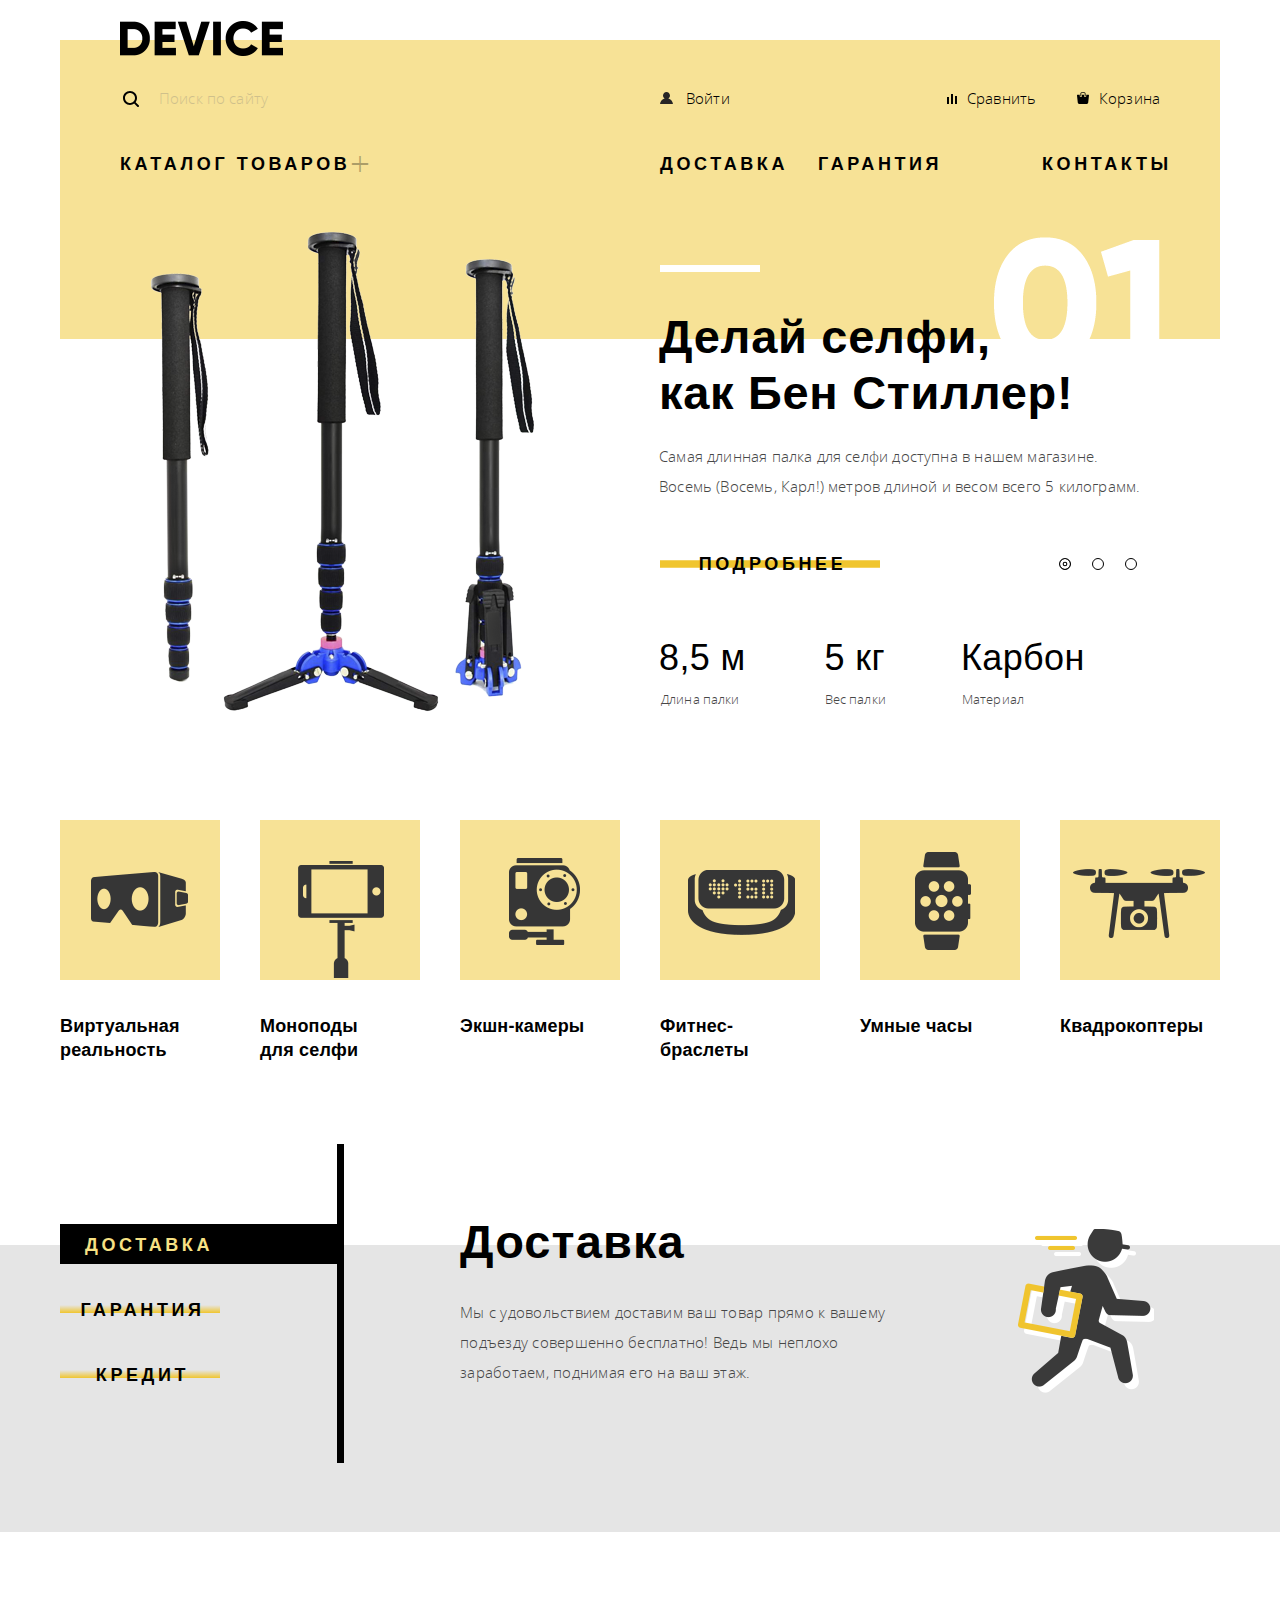
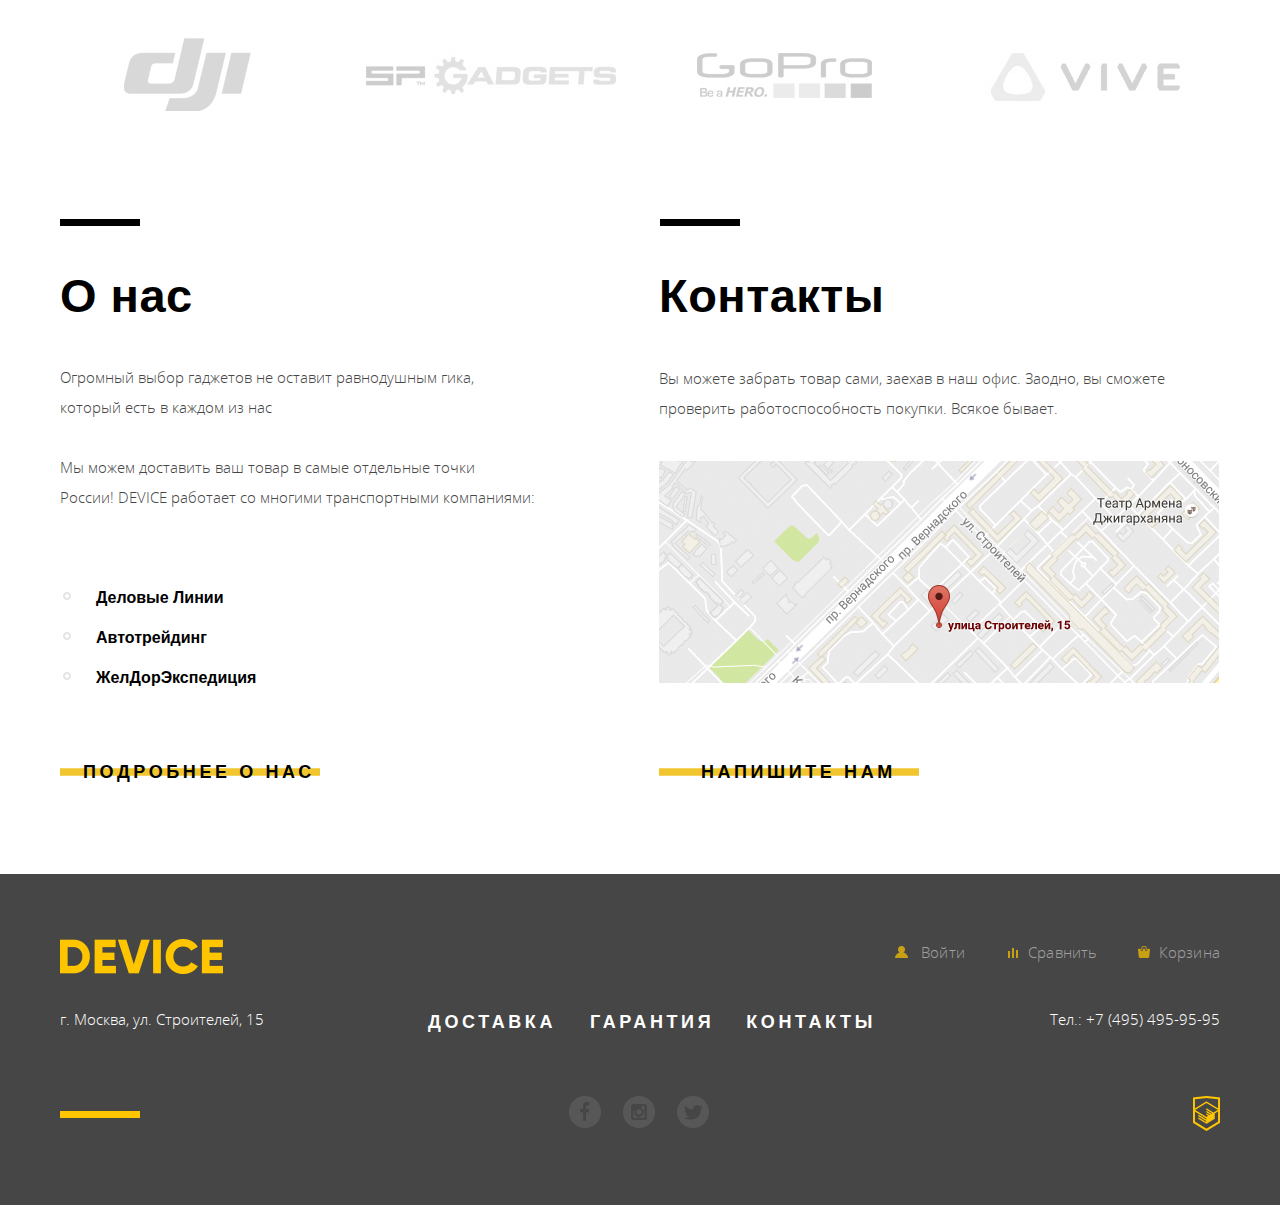
==== commit af352198: "ну поехали)" ====
--- a/index.html
+++ b/index.html
@@ -19,6 +19,7 @@
           <form class="container-panel" method="get">
             <img src="img/search.svg" width="16" height="16">
             <input name="seek" placeholder="Поиск по сайту" type="search">
+            <button class="discover" type="submit"><span>Найти</span></button>
           </form> 
         </li>
         <li class="login"><a href="#"><img src="img/user.svg" width="13" height="12">Войти</a></li>
@@ -47,12 +48,67 @@
         <li class="contacts"><a href="#">Контакты</a></li>
       </ul>
     </nav>
-    <div class="rectangle"></div>
-    <div class="presentation"></div>
   </header>
-  <!--Основную часть страницы сказано пока не размечать-->
   <main class="container">
     <h1 class="visually-hidden">Магазин гаджетов DEVICE</h1><!--Позже скрыть<img src="img/popular-2.svg" width="86" height="117">-->
+    <section class="slider wrapper">
+        <input class="visually-hidden" type="radio" id="product-1" name="toggle" checked>
+        <input class="visually-hidden" type="radio" id="product-2" name="toggle">
+        <input class="visually-hidden" type="radio" id="product-3" name="toggle">
+      <div class="slider-gradient">
+        <h2 class="visually-hidden">Преимущества</h2>
+        <div class="slider-controls">
+          <label for="product-1">Первый</label>
+          <label for="product-2">Второй</label>
+          <label for="product-3">Третий</label>
+          <a class="slider-button" href="#"><span>Подробнее</span></a>
+        </div>
+        <ul class="slider-list">
+          <li class="slider-item" id="slide1">
+            <h3>Делай селфи,<br> как Бен Стиллер!</h3>
+            <p>Самая длинная палка для селфи доступна в нашем магазине. <br> Восемь (Восемь, Карл!) метров длиной и весом всего 5 килограмм.</p>
+            <table class="slide-table properties-table">
+              <tr class="table-values">
+                <td class="table-value1">8,5&nbsp;м</td>
+                <td class="table-value2">5&nbsp;кг</td>
+                <td class="table-value3">Карбон</td>
+              </tr>
+              <tr class="table-labels">
+                <th class="table-label1">Длина палки</th>
+                <th class="table-label2">Вес палки</th>
+                <th class="table-label3">Материал</th>
+              </tr>
+            </table>
+          </li>
+          <li class="slider-item" id="slide2">
+            <h3>Худеем <br> правильно! </h3>
+            <p>Мотивирующие фитнес-браслеты помогут найти в себе силы <br> не пропускать занятия и соблюдать диету.</p>
+            <table class="slide-table properties-table">
+              <tr class="table-values">
+                <td class="table-value1">48&nbsp;часов</td>
+              </tr>
+              <tr class="table-labels">
+                <th class="table-label1">Без подзарядки</th>
+              </tr>
+            </table>
+          </li>
+          <li class="slider-item" id="slide3">
+            <h3>Порхает как бабочка,<br> жалит как пчела!</h3>
+            <p>Этот обычный, на первый взгляд, квадрокоптер оснащен <br> мощным лазером, замаскированным под стандартную камеру.</p>
+            <table class="slide-table properties-table">
+              <tr class="table-values">
+                <td class="table-value1">800&nbsp;м</td>
+                <td class="table-value4">50&nbsp;м</td>
+              </tr>
+              <tr class="table-labels">
+                <th class="table-label1">Дальность полета</th>
+                <th class="table-label4">Радиус поражения</th>
+              </tr>
+            </table>
+          </li>
+        </ul>  
+      </div>
+    </section>
     <section class="icon-list wrapper">
       <ul class="icon-menu">
           <li class="virtuality">
@@ -113,17 +169,29 @@
     </section>
     <div class="amenities-backdrop">
       <section class="amenities wrapper">
-        <ul class="amenities-menu">
-          <li><button class="" type="button">Доставка</button></li>
-          <li><button class="" type="button">Гарантия</button></li>
-          <li><button class="" type="button">Кредит</button></li>
-        </ul>
-        <div class="shipment">
-          <h2>Доставка</h2>
-          <p>Мы с удовольствием доставим ваш товар прямо к вашему подъезду совершенно бесплатно! Ведь мы неплохо заработаем, поднимая его на ваш этаж.</p>
-          <svg xmlns="http://www.w3.org/2000/svg" xmlns:xlink="http://www.w3.org/1999/xlink" width="136" height="164" viewBox="0 0 136 164">
-            <image id="delivery" width="136" height="164" xlink:href="[data-uri]"/>
-          </svg>
+        <input class="visually-hidden" type="radio" id="service-1" name="rocker" checked>
+        <input class="visually-hidden" type="radio" id="service-2" name="rocker">
+        <input class="visually-hidden" type="radio" id="service-3" name="rocker">
+        <div class="amenities-roster">
+          <div class="roster-controls">
+            <label for="service-1"><span>Доставка</span></label>
+            <label for="service-2"><span>Гарантия</span></label>
+            <label for="service-3"><span>Кредит</span></label>
+          </div>
+          <ul class="slider-roster">
+            <li class="roster-item" id="roster1">
+              <h2 class="roster-title">Доставка</h2>
+              <p>Мы с удовольствием доставим ваш товар прямо к вашему подъезду совершенно бесплатно! Ведь мы неплохо заработаем, поднимая его на ваш этаж.</p>
+            </li>
+            <li class="roster-item" id="roster2">
+              <h2 class="roster-title">Гарантия</h2>
+              <p>Если из-за возгорания купленного у нас товара у вас сгорит дом — не переживайте, мы выдадим вам новый. <br> Товар, не дом, конечно же.</p>
+            </li>
+            <li class="roster-item" id="roster3">
+              <h2 class="roster-title">Кредит</h2>
+              <p>Залезть в долговую яму стало проще! Кредитные консультанты подберут для вас наиболее выгодные <br> условия кредита. Выгодные для нашего банка, разумеется.</p>
+            </li>
+          </ul>
         </div>
       </section>  
     </div>
@@ -258,18 +326,18 @@
     <form class="feedback-popup" method="post">
       <label class="feedback-name">
         <span>Ваше имя:</span>
-        <input type="text" name="username" placeholder="Имя Фамилия">
+        <input type="text" name="username" placeholder="Имя Фамилия" required>
       </label>
       <label class="feedback-mail">
         <span>Ваш e-mail:</span>
-        <input type="email" name="email" placeholder="email@exemple.com">
+        <input type="email" name="email" placeholder="email@exemple.com" required>
       </label>
       <label class="feedback-text">
         <span>Текст письма:</span>
-        <textarea rows="10" cols="45" name="text" placeholder="В свободной форме"></textarea>
+        <textarea rows="7" cols="95" name="text" placeholder="В свободной форме" required></textarea>
       </label>
-      <button class="feedback-button" type="submit">Отправить</button>
-      <button class="feedback-close" type="button" aria-label="Закрыть диалоговое окно">x</button>
+      <button class="feedback-button" type="submit"><span>Отправить</span></button>
+      <button class="feedback-close" type="button" aria-label="Закрыть диалоговое окно"></button>
     </form>
   </section>
   <section class="modal">
--- a/css/style.css
+++ b/css/style.css
@@ -106,12 +106,22 @@
 .pagination-item {
     text-transform: uppercase;
 } /*Этот список так оставляю, я не знаю как лучше его сделать)*/
-.visually-hidden {
-    position: absolute;
-    clip: rect(0 0 0 0);
-    width: 1px;
-    height: 1px;
-    margin: -1px;
+.visually-hidden:not(:focus):not(:active),
+input[type="checkbox"].visually-hidden,
+input[type="radio"].visually-hidden {
+  position: absolute;
+
+  width: 1px;
+  height: 1px;
+  margin: -1px;
+  border: 0;
+  padding: 0;
+
+  white-space: nowrap;
+
+  clip-path: inset(100%);
+  clip: rect(0 0 0 0);
+  overflow: hidden;
 }
 .wrapper {
     width: 1200px;
@@ -127,7 +137,7 @@
     padding-top: 21px;
 }
 .container-logo {
-    background: linear-gradient(to top, #f7e296 27px, #ffffff 12px);
+    background: linear-gradient(to top, #f7e296 25px, #ffffff 12px);
 }
 .header-logo {
     margin: 0;
@@ -148,7 +158,7 @@
 .main-navigation{
     background-color: #f7e296;
     margin: 0;
-    padding-top: 16px;
+    padding-top: 8px;
     padding-left: 60px;
     padding-right: 58px;
 }
@@ -159,7 +169,10 @@
     flex-wrap: wrap; 
 }
 .container-panel {
-    width: 160px;
+    display: flex;
+    box-sizing: border-box;
+    width: 441px;
+    min-height: 49px;
     position: relative;
     margin: 0;
     padding: 0;
@@ -168,61 +181,164 @@
 .container-panel img {
     position: absolute;
     left: 3px;
-    top: 8px;
-}
+    top: 18px;
+}
+.container-panel input {
+    position: relative;
+    width: 315px;
+    min-height: 44px;
+    border: none;
+    background: #f7e296;
+    font-family: "Open Sans", Arial, sans-serif;
+    font-size: 15px;
+    font-weight: 300;
+    font-style: normal;
+    font-stretch: normal;
+    line-height: 2;
+    letter-spacing: 0.15px;
+    text-align: left;
+    color: #000000;
+    opacity: 0.3;   
+}
+.container-panel input:hover {
+    opacity: 0.6;
+}
+.container-panel input:focus, 
+.container-panel input:active {
+    opacity: 1;
+    color: #000000;
+    background: #f7e296;
+}
+.container-panel input[type=text]::-ms-clear {  
+    display: none; width : 0; height: 0; 
+}
+.container-panel input[type=text]::-ms-reveal {  
+    display: none; width : 0; height: 0; 
+}
+.container-panel input[type="search"]::-webkit-search-decoration,
+.container-panel input[type="search"]::-webkit-search-cancel-button,
+.container-panel input[type="search"]::-webkit-search-results-button,
+.container-panel input[type="search"]::-webkit-search-results-decoration { 
+    display: none; 
+}
+.container-panel input#search{
+    background: #f7e296;
+    border: none;
+    font-family: "Open Sans", Arial, sans-serif;
+    font-size: 15px;
+    font-weight: 300;
+    font-style: normal;
+    font-stretch: normal;
+    line-height: 2;
+    letter-spacing: 0.15px;
+    text-align: left;
+    color: #000000;    
+}
+.discover {
+    display: none;
+    font-family: "Open Sans", Arial, sans-serif;
+    font-size: 15px;
+    font-weight: 300;
+    font-style: normal;
+    font-stretch: normal;
+    line-height: 2;
+    letter-spacing: 0.15px;
+    text-align: center;
+    color: #000000;
+    width: 85px;
+    min-height: 49px;
+    border: #000000 solid 2px;
+    border-bottom: none;
+    padding: 0;
+    box-sizing: border-box;
+    background: transparent;
+    margin-left: auto;
+}
+.discover::before {
+    content: "";
+    position: absolute;
+    top: 49px;
+    left: 0px;
+    width: 441px;
+    height: 2px;
+    background: #000000;
+    z-index: 100;
+}
+.discover:hover {
+    color: #ffffff;
+    background: #000000;
+    display: block;
+}
+.discover:focus {
+    color: rgba(255, 255, 255, 0.3);
+    background: #000000;
+}
+.container-panel input:active ~ .discover,
+.container-panel input:focus ~ .discover {
+    display: block; 
+}
+
 .panel-user {
     width: 140px;
     margin: 0;
     padding: 0;
-    margin-left:340px;
+    margin-left:95px;
     padding-left: 30px;
+    padding-top: 10px;
     position: relative;
 }
 .panel-user img {
     position: absolute;
     left: 4px;
-    top: 9px;
+    top: 19px;
 }
 .exit {
     width: 80px;
     margin: 0;
     padding: 0;
+    padding-top: 10px;
     margin-left: 11px;
     opacity: 0.3;
 }
 .login {
+    box-sizing:border-box;
     position: relative;
     width: 230px;
     margin: 0;
     padding: 0;
-    margin-left: 340px;
-    padding-left: 30px;
+    padding-top: 10px;
+    margin-left: 96px;
+    padding-left: 29px;
 }
 .login img {
     position: absolute;
     left: 3px;
-    top: 9px;
+    top: 19px;
 }
 .compare {
     position: relative;
     width: 100px;
     padding-left: 50px;
+    padding-top: 10px;
+    margin-left: auto;
 }
 .compare img {
     position: absolute;
     left: 30px;
-    top: 11px;
+    top: 21px;
 }
 .basket {
     position: relative;
-    width: 63px;
+    width: 62px;
     padding-left: 31px;
+    padding-top: 10px;
     text-align: right;
+    margin-right: 2px;
 }
 .basket img {
     position: absolute;
     left: 10px;
-    top: 9px;
+    top: 19px;
 }
 .site-panel a {
     font-family: "Open Sans", Arial, sans-serif;
@@ -236,8 +352,8 @@
 .site-navigation {
     display: flex;
     flex-wrap: wrap;
-    padding-top: 39px;
-    padding-bottom: 50px;
+    padding-top: 30px;
+    padding-bottom: 49px;
 }
 .product {
     width: 260px; 
@@ -252,12 +368,13 @@
     background-color:  #f7e296;
     position: absolute;
     display: flex;
-    top: 45px;
+    top: 22px;
     left: -60px;
     box-sizing: border-box;
     width: 1160px;
+    min-height: 165px;
     padding-left: 60px;
-    padding-bottom: 35px;
+    padding-top: 23px;
     display: none;
     z-index: 2;
 }
@@ -311,17 +428,12 @@
 .site-panel a:active {
     opacity: 0.3;
 }
-.site-panel-user li:nth-last-child(1),
-.site-panel input {
+.site-panel-user li:nth-last-child(1) {
     opacity: 0.3;
     background-color: #f7e296;
     color: #000000;
     border: 0;
-} /* Разобраться со шрифтом в site-panel input*/
-.site-panel input:hover,
-.site-panel input:focus {
-    opacity: 0.6;
-}
+} 
 .submenu-cameras a,
 .submenu-watch a,
 .submenu-quadcopters a {
@@ -334,24 +446,198 @@
     list-style: none;
     letter-spacing: 0.15px;
 }
-.rectangle {
-    min-height: 115px;
-    background-color: #f7e296;
-    position: relative;
-}
-.rectangle::before {
+.slider { 
+    min-height: 595px;
+}
+.slider-gradient {
+    position: relative;
+    padding-bottom: 100px;
+}
+.slider-gradient::after {
     content: "";
     position: absolute;
+    top: 40px;
     left: 600px;
-    top: 40px;
     width: 100px;
     height: 7px;
-    background: #ffffff;
-}
-.presentation {
-    min-height: 480px;
     background-color: #ffffff;
 }
+.slider-controls {
+    display: flex;
+    position: absolute;
+    left: 600px;
+    bottom: 218px;
+    z-index: 5;
+    font-size: 0;
+    width: 498px;
+    height: 40px;
+}
+.slider-controls span {
+    padding-left: 5px;
+}
+.slider-list {
+    margin: 0;
+    padding: 0;
+    list-style: none;  
+}
+.slider-item {
+    display: none;
+    padding-top: 84px;
+}
+.slider-item h3 {
+    font-family: "Gilroy", Arial, sans-serif;
+    font-size: 47px;
+    font-weight: 800;
+    font-style: normal;
+    font-stretch: normal;
+    line-height: 1.19;
+    letter-spacing: 0.7px;
+    text-align: left;
+    color: #000000;
+    max-width: 510px;
+    margin: 0;
+    margin-left: 599px;
+}
+.slider-item p {
+    font-family: "Open Sans", Arial, sans-serif;
+    font-size: 15px;
+    font-weight: 300;
+    font-style: normal;
+    font-stretch: normal;
+    line-height: 2;
+    letter-spacing: 0.18px;
+    text-align: left;
+    color: #464646;
+    max-width: 485px;
+    margin: 0;
+    margin-left: 599px;
+    padding-top: 20px;
+    padding-bottom: 50px;
+}
+.slider-button {
+    display: block;
+    box-sizing: border-box;
+    font-family: "Gilroy", Arial, sans-serif;
+    font-size: 18px;
+    font-weight: 800;
+    font-style: normal;
+    font-stretch: normal;
+    line-height: 1.33;
+    letter-spacing: 3.6px;
+    text-align: center;
+    color: #000000;
+    text-transform: uppercase;
+    width: 220px;
+    min-height: 40px; 
+    margin: 0;
+    order: -1;
+    margin-right: auto; 
+    background: url("../img/slider-button1.png") no-repeat; 
+    background-position: 0px 7px;
+}
+.slider-button:hover,
+.slider-button:focus {
+    background-color: #f0c52e; 
+    background-position: 0px 0px; 
+}
+.slider-button:active span {
+    opacity: 0.3; 
+}
+.slide-table {
+    max-width: 485px;
+    margin: 0;
+    margin-left: 596px;
+    padding-top: 80px;
+}
+.table-values {
+    list-style: none;
+    font-family: "Gilroy", Arial, sans-serif;
+    font-size: 36px;
+    font-weight: 300;
+    font-style: normal;
+    font-stretch: normal;
+    line-height: 1.33;
+    letter-spacing: 0.36px;
+    text-align: left;
+    color: #000000;
+}
+.table-value1 {
+    padding-left: 1px;
+}
+.table-value2 {
+    padding-left: 76px;
+}
+.table-value3 {
+    padding-left: 73px;
+}
+.table-value4 {
+    padding-left: 43px;
+}
+.table-labels th {
+    font-family: "Open Sans", Arial, sans-serif;
+    font-size: 13px;
+    font-weight: 300;
+    font-style: normal;
+    font-stretch: normal;
+    line-height: 1.54;
+    letter-spacing: 0.13px;
+    text-align: left;
+    color: #464646;
+    padding: 0;
+    padding-top: 4px;
+}
+.table-labels .table-label1 {
+    padding-left: 3px;
+}
+.table-labels .table-label2 {
+    padding-left: 76px;
+}
+.table-labels .table-label3 {
+    padding-left: 74px;
+}
+.table-labels .table-label4 {
+    padding-left: 44px;
+}
+.slider-controls label {
+    display: inline-block;
+    width: 10px;
+    height: 10px;
+    margin-right: 21px;
+  
+    margin-top: 5px;
+  
+    background-color: transparent;
+    border: 1px solid #000000;
+    border-radius: 50%;
+    cursor: pointer;
+  }
+#product-1:checked ~ .slider-gradient #slide1,
+#product-2:checked ~ .slider-gradient #slide2,
+#product-3:checked ~ .slider-gradient #slide3 {
+    display: block;
+}
+#product-1:checked ~ .slider-gradient label[for="product-1"],
+#product-2:checked ~ .slider-gradient label[for="product-2"],
+#product-3:checked ~ .slider-gradient label[for="product-3"] {
+    background-image: url(../img/slider-button.svg);
+    background-repeat: no-repeat;
+    background-position: -1px -1px;
+}
+#product-1:checked ~ .slider-gradient {
+    background:  url("../img/slider-1.png") no-repeat 90px 3px, 
+                 url("../img/01.png") no-repeat 934px 12px,
+                 linear-gradient(to bottom, #f7e296 114px, #ffffff 12px);
+}
+#product-2:checked ~ .slider-gradient {
+    background:  url("../img/slider-2.png") no-repeat 116px 15px, 
+                 url("../img/02.png") no-repeat 908px 12px,
+                 linear-gradient(to bottom, #f7e296 114px, #ffffff 12px);
+}  
+#product-3:checked ~ .slider-gradient {
+     background:  url("../img/slider-3.png") no-repeat 31px 68px, 
+                  url("../img/03.png") no-repeat 906px 12px,
+                  linear-gradient(to bottom, #f7e296 114px, #ffffff 12px);
+}  
 .icon-menu {
     display: flex;
     flex-wrap: wrap;
@@ -375,7 +661,7 @@
     background: #f7e296;
 }
 .icon-menu h2 {
-    font-family: Gilroy, Arial, sans-serif;
+    font-family: "Gilroy", Arial, sans-serif;
     font-size: 18px;
     font-weight: 800;
     font-style: normal;
@@ -389,7 +675,7 @@
 .virtuality svg {
     position: absolute;
     top: 52px;
-    left: 32px;
+    left: 31px;
 }
 .virtuality:hover div,
 .virtuality a:focus div {
@@ -402,7 +688,7 @@
 .monopods svg {
     position: absolute;
     top: 41px;
-    left: 39px;
+    left: 38px;
 }
 .monopods:hover div,
 .monopods a:focus div {
@@ -415,7 +701,7 @@
 .action svg {
     position: absolute;
     top: 38px;
-    left: 50px;
+    left: 49px;
 }
 .action:hover div,
 .action a:focus div {
@@ -428,7 +714,7 @@
 .fitness svg {
     position: absolute;
     top: 50px;
-    left: 29px;
+    left: 28px;
 }
 .fitness:hover div,
 .fitness a:focus div {
@@ -441,7 +727,7 @@
 .smart svg {
     position: absolute;
     top: 32px;
-    left: 57px;
+    left: 55px;
 }
 .smart:hover div,
 .smart a:focus div {
@@ -453,8 +739,8 @@
 }
 .quadcopters svg {
     position: absolute;
-    top: 50px;
-    left: 15px;
+    top: 49px;
+    left: 13px;
 }
 .quadcopters:hover div,
 .quadcopters a:focus div {
@@ -466,29 +752,17 @@
 }
 .amenities-backdrop {
     width: 100%;
-    min-height: 453px;
-    background: linear-gradient(to top, #e5e5e5 63.5%, #ffffff 24%);
+    min-height: 454px;
+    background: linear-gradient(to top, #e5e5e5 287px, #ffffff 10px);
 }
 .amenities {
-    display: flex;
-    padding-top: 142px;
-}
-.amenities-menu {
-    width: 400px;
-    padding-right: 140px;
-}
-.shipment {
-    width: 700px;
-    padding-right: 300px;
-    position: relative;
-}
-.shipment svg {
-    position: absolute;
-    top: 10px;
-    left: 556px;
-}
-.amenities-menu button {
-    font-family: Gilroy, Arial, sans-serif;
+    padding-top: 90px;
+}
+.roster-controls {
+    display: flex;
+    position: relative;
+    flex-direction: column;
+    font-family: "Gilroy", Arial, sans-serif;
     font-size: 18px;
     font-weight: 800;
     font-style: normal;
@@ -497,37 +771,108 @@
     letter-spacing: 3.6px;
     text-align: center;
     color: #000000;
-}
-.shipment h2 {
-    font-family: Gilroy, Arial, sans-serif;
+    width: 285px;
+    text-transform: uppercase;
+    padding-top: 6px;
+}
+.roster-controls::after {
+    content: "";
+    position: absolute;
+    top: -74px;
+    left: 277px;
+    width: 7px;
+    height: 319px;
+    background: #000000;
+}
+.roster-controls label {
+    display: block;
+    width: 160px;
+    height: 40px;
+    background: linear-gradient( transparent 16px,  #f0c52e 24px, transparent 0px);;
+    margin-bottom: 25px;
+}
+.roster-controls span {
+    display: block;
+    padding-top: 10px;
+    padding-left: 5px;
+}
+.roster-controls label:hover,
+.roster-controls label:focus {
+    background-color: #f0c52e;
+    height: 40; 
+}
+.roster-controls label:active {
+    background:#000000;
+    color: #f7e184;
+    width: 260px;
+    height: 40px;
+    text-align: left;
+    padding-left: 20px;
+}
+.roster-item h2 {
+    font-family: "Gilroy", Arial, sans-serif;
     font-size: 47px;
     font-weight: 800;
     font-style: normal;
     font-stretch: normal;
     line-height: 1.02;
-    letter-spacing: 0.47px;
+    letter-spacing: 1.1px;
     text-align: left;
     color: #000000;
     margin: 0;
-    padding-bottom: 17px;
-}
-.shipment p {
-    font-family: OpenSans, Arial, sans-serif;
+}
+.roster-item p {
+    font-family: "Open Sans", Arial, sans-serif;
     font-size: 15px;
     font-weight: 300;
     font-style: normal;
     font-stretch: normal;
     line-height: 2;
-    letter-spacing: 0.15px;
+    letter-spacing: 0.25px;
     text-align: left;
     color: #464646;
-}
+    padding-top: 16px;
+}
+.amenities-roster {
+    display: flex;
+    padding-top: 50px;
+}
+.roster-item {
+    display: none;
+    box-sizing: border-box;
+    width: 560px;
+    padding-left: 115px;
+}
+#service-1:checked ~ .amenities-roster label[for="service-1"],
+#service-2:checked ~ .amenities-roster label[for="service-2"],
+#service-3:checked ~ .amenities-roster label[for="service-3"] {
+    background:#000000;
+    color: #f7e184;
+    width: 260px;
+    height: 40px;
+    text-align: left;
+    padding-left: 20px;
+}
+#service-1:checked ~ .amenities-roster #roster1,
+#service-2:checked ~ .amenities-roster #roster2,
+#service-3:checked ~ .amenities-roster #roster3 {
+  display: block;
+}
+#service-1:checked ~ .amenities-roster {
+    background:  url("../img/delivery.png") no-repeat 958px 61px;
+}
+#service-2:checked ~ .amenities-roster {
+    background:  url("../img/warranty.png") no-repeat 943px 37px;
+}  
+#service-3:checked ~ .amenities-roster {
+     background:  url("../img/credit.png") no-repeat 934px 37px;
+}  
 .logotypes-panel {
     display: flex;
     justify-content: space-between;
     align-items: center;
     min-height: 285px;
-    padding-top: 3px;
+    padding-top: 2px;
 }
 .logotype1 a {
     display: block;
@@ -638,19 +983,24 @@
 }
 .write {
     width: 260px;
-    padding-top: 69px;
+    margin-top: 52px;
     min-height: 40px; 
 }
 .write a {
     display: block;
+    min-height: 40px;
+    padding-top: 17px;
     padding-left: 42px;
     background: url("../img/Layer 7 copy 4.png") no-repeat; 
-    background-position: 0px 8px;
-}
+    background-position: 0px 24px;
+}
+
 .write a:hover,
 .write a:focus {
-    background: url("../img/Layer 7 copy 11.png") no-repeat; 
-    background-position: 0px 0px; 
+    background: #f0c52e;
+}
+.write:active span {
+    opacity: 0.3; 
 }
 .about-us h2,
 .exposure h2 {
@@ -660,7 +1010,11 @@
     font-weight: 800;
     color: #000000;
     text-transform: none;
-    padding-top: 14px; 
+    letter-spacing: 0.47px;
+    font-style: normal;
+    font-stretch: normal;
+    padding-top: 14px;     
+
 }
 .transport-company {
     padding-left: 36px;
@@ -688,18 +1042,19 @@
 .detailed {
     width: 260px;
     min-height: 40px;
-    padding-top: 63px;
+    margin-top: 46px;
 }
 .detailed a {
     display: block;
+    min-height: 40px;
+    padding-top: 17px;
     padding-left: 23px;
     background: url("../img/Layer 7 copy 4.png") no-repeat; 
-    background-position: 0px 8px;
+    background-position: 0px 24px;
 }
 .detailed a:hover,
 .detailed a:focus {
-    background: url("../img/Layer 7 copy 11.png") no-repeat; 
-    background-position: 0px 0px; 
+    background: #f0c52e; 
 }
 .button:active span {
     opacity: 0.3; 
@@ -773,7 +1128,7 @@
 }
 .cotalog-page {
     display: flex;
-    margin-top: 30px;
+    margin-top: 32px;
     justify-content: wrapper;    
 }
 .filters {
@@ -787,19 +1142,22 @@
     min-height: 70px;
 }
 .title-filling {
+    box-sizing:border-box;
+    padding-left: 79px;
     margin-left: auto;
-    width: 330px;
-    font-family: Gilroy;
+    width: 346px;
+    font-family: "Gilroy", Arial, sans-serif;
     font-size: 16px;
     font-weight: 800;
     line-height: 1.5;
-    letter-spacing: 3.2px;
+    letter-spacing: 3.7px;
     color: #000000;
     text-transform: uppercase; 
-    padding-top: 24px; 
+    padding-top: 23px; 
 }
 .filters-cost {
-    margin-right: 68px;
+    margin-top: 69px;
+    margin-right: 67px;
     margin-left: auto;
     box-sizing: border-box;
     width: 201px;
@@ -808,17 +1166,67 @@
     border-bottom: #000000 solid 2px;
 }
 .cost-filling {
-    font-family: Gilroy;
+    margin-top: 11px;
+    font-family: "Gilroy", Arial, sans-serif;
     font-size: 18px;
     font-weight: 800;
     line-height: 1.33;
-    letter-spacing: 0.2px;
+    letter-spacing: 0.1px;
     text-align: left;
     color: #000000;
 }
-
-
-
+.range-controls {
+    position: relative;
+    margin-top: 35px;
+}
+.range-controls .scale {
+    height: 2px;
+    background: #dbdbdb;
+} 
+.range-controls .bar {
+    width: 55%;
+    height: 2px;
+    background: #91c92f;
+}
+.range-toggle {
+    position: absolute;
+    width: 4px;
+    height: 4px;
+    background: #ababab;
+    border: 8px solid #ffffff;
+    border-radius: 50%;
+    box-shadow: 0 2px 1px 0 rgba(0, 1, 1, 0.2);
+    cursor: pointer;
+}
+.range-toggle-min {
+    top: -11px;
+    left: -5px;
+}
+.range-toggle-max {
+    top: -11px;
+    left: 108px;
+}
+.range-toggle:active {
+    border: 9px solid #ffffff;
+  }
+.price-controls {
+    display: flex;
+    padding-top: 9px;
+    font-family: "Gilroy", Arial, sans-serif;
+    font-size: 14px;
+    font-weight: 300;
+    font-style: normal;
+    font-stretch: normal;
+    line-height: 1.71;
+    letter-spacing: normal;
+    color: rgba(0, 0, 0, 0.2);
+}
+.min-price {
+    text-align: left;
+}
+.max-price {
+    padding-left: 62px;  
+}
 .filter-side {
     padding-right: 70px;
     margin-right: 68px;
@@ -826,25 +1234,236 @@
     box-sizing: border-box;
     width: 201px;
 }
+.filter-side fieldset {
+    border: none;
+    padding: 0;
+    margin: 0;
+}
+.colors {
+    padding-top: 10px;
+    padding-bottom: 18px;
+    text-align: left;
+}
+.filter-colors  {
+    padding-bottom: 31px;
+    border-bottom: #000000 solid 2px;
+    width: 201px;
+}
+.filter-colors li {
+    padding-left: 39px;
+}
+.filter-colors label {
+    position: relative;
+    display: block;
+    cursor: pointer;
+    user-select: none;
+}
+.filter-checkbox + span::after {
+    content: "";
+    position: absolute;
+    left: -40px;
+    top: 8px;
+    width: 23px;
+    height: 23px;
+    background-image: url("../img/checkbox-off.svg");
+    background-repeat: no-repeat;
+    background-position: 0 0;
+}
+.filter-checkbox:checked + span::before {
+    content: "";
+    position: absolute;
+    left: -40px;
+    top: 8px;
+    width: 26px;
+    height: 23px;
+    background-color: #eeeeee;
+    background-image: url("../img/checkbox-on.svg");
+    background-repeat: no-repeat;
+    background-position: 0 0;
+    z-index: 1;
+}
+.filter-colors li:hover .filter-checkbox:checked + span::before,
+.filter-colors li:hover .filter-checkbox + span::after {
+    opacity: 0.6;
+}
+.filter-checkbox:disabled + span,
+.filter-checkbox:checked:disabled + span {
+    opacity: 0.25;
+}
+.bluetooth {
+    padding-top: 10px;
+    padding-bottom: 18px;
+}
+.filter-bluetooth li {
+    padding-left: 39px;
+}
+.filter-bluetooth label {
+    position: relative;
+    display: block;
+    cursor: pointer;
+    user-select: none;
+}
+.filter-radio + span::after {
+    content: "";
+    position: absolute;
+    left: -40px;
+    top: 6px;
+    width: 16px;
+    height: 16px;
+    border: 5px solid #000000;
+    border-radius: 50%;
+}
+.filter-radio:checked + span::before {
+    content: "";
+    position: absolute;
+    left: -31px;
+    top: 14px;
+    width: 9px;
+    height: 9px;
+    background-color: #000000;
+    border-radius: 50%;
+}
+.filter-bluetooth li:hover .filter-radio:checked + span::before,
+.filter-bluetooth li:hover .filter-radio + span::after {
+    opacity: 0.6;
+}
+.filter-radio:disabled + span,
+.filter-radio:checked:disabled + span {
+    opacity: 0.25;
+}
+.filter-button {
+    display: block;
+    width: 201px;
+    min-height: 40px;
+    border: 0;
+    padding: 0;
+    text-align: left;
+    margin-top: 31px;
+    padding-left: 42px;
+    background: url("../img/filter-batton.png") no-repeat; 
+    background-position: 0px 15px;
+}
+.filter-button:hover,
+.filter-button:focus {
+    background-color: #f0c52e; 
+    background-position: 0px 0px; 
+}
+.filter-button:active span {
+    opacity: 0.3; 
+}
+
 .catalog {
     display: flex;
     flex-direction: column;
-    margin-bottom: 76px;
+    margin-bottom: 77px;
     flex: auto;
 }
+.right-section {
+    background: #ebebeb;
+    min-height: 70px;
+    margin-bottom: 69px;
+}
+.collating {
+    display: flex;
+    width: 850px;
+    box-sizing: border-box;
+}
 .sort {
-    height: 70px;
-    padding-left: 73px;
-    font-family: Gilroy;
+    padding-top: 5px;
+    font-family: "Gilroy", Arial, sans-serif;
     font-size: 16px;
     font-weight: 800;
     line-height: 1.5;
-    letter-spacing: 3.2px;
+    letter-spacing: 3.6px;
     text-align: left;
     text-transform: uppercase;
     color: #000000;
-    background: #ebebeb;
-    margin-bottom: 71px;
+}
+.filter-sort {
+    display: flex;
+    padding-top: 19px;
+    padding-left: 73px;
+}
+.filter-outer {
+    display: flex;
+}
+.filter-outer a {
+    font-family: "Open Sans", Arial, sans-serif;
+    font-size: 14px;
+    font-weight: normal;
+    font-style: normal;
+    font-stretch: normal;
+    line-height: 1.29;
+    letter-spacing: normal;
+    text-align: left;
+    color: #000000;
+}
+.atprice {
+    padding-left: 49px;
+}
+.bytype {
+    padding-left: 29px;
+}
+.popularity {
+    padding-left: 29px;
+}
+.bytype a:link,
+.popularity a:link {
+    opacity: 0.3;
+    color: #000000;
+}
+.atprice a:hover,
+.bytype a:hover,
+.popularity a:hover,
+.atprice a:focus,
+.bytype a:focus,
+.popularity a:focus {
+    color: #000000;
+    opacity: 0.6;
+}
+.atprice a:active,
+.bytype a:active,
+.popularity a:active {
+    opacity: 1;
+    color: #000000;
+}
+.filter-separation {
+    display: flex;
+    padding-top: 30px;
+    margin-left: 232px;
+}
+.more a {
+    display: block;
+    width: 0;
+	height: 0;
+    border-left: 6px solid transparent;
+	border-right: 6px solid transparent;
+	border-bottom: 11px solid #000000;
+}
+.less a {
+    margin-left: 19px;
+    display: block;
+    width: 0;
+	height: 0;
+	border-left: 6px solid transparent;
+	border-right: 6px solid transparent;
+	border-top: 11px solid #000000;
+}
+.more a:link {
+    opacity: 0.2;
+    color: #000000;
+}
+.less a:hover,
+.more a:hover,
+.less a:focus,
+.more a:focus {
+    color: #000000;
+    opacity: 0.4;
+}
+.more a:active,
+.less a:active {
+    opacity: 1;
+    color: #000000;
 }
 .item-list {
     width: 835px;
@@ -852,7 +1471,7 @@
 .catalog-list {
     display: flex;
     flex-wrap: wrap;
-    padding-left: 73px;
+    padding-left: 72px;
 }
 .professional,
 .follow {
@@ -871,7 +1490,7 @@
     width: 260px;
     margin: 0;
     padding: 0;
-    font-family: Gilroy;
+    font-family: "Gilroy", Arial, sans-serif;
     font-size: 18px;
     font-weight: 800;
     font-style: normal;
@@ -883,7 +1502,7 @@
 }
 .unsinkable,
 .follow {
-    margin-top: 45px;
+    margin-top: 47px;
 }
 .amateur h3 {
     padding-top: 22px;
@@ -902,7 +1521,7 @@
     padding-left: 0px;
 }
 .unsinkable h3 {
-    padding-top: 25px;
+    padding-top: 23px;
     padding-left: 0px;
 }
 .unsinkable .catalog-item-price {
@@ -930,10 +1549,29 @@
     width: 360px;
     height: 379px;
     padding: 0;
-    background-color: #eeeeee;
-    opacity: 0.7;
+    background-color: rgba(238, 238, 238, 0.7);
     z-index: 1;
    
+    display: none;
+}
+.catalog-list .amateur::after,
+.catalog-list .professional::after,
+.catalog-list .unsinkable::after,
+.catalog-list .follow::after {
+    content: "";
+    position: absolute;
+    top: 29px;
+    left: 273px;
+    width: 56px;
+    height: 56px;
+    border: rgba(0, 0, 0, 0.1) solid 2px;
+    border-radius: 50%;
+    background: url("../img/NEW.png") no-repeat 13px 22px;
+    z-index: 5;
+}
+.catalog-list .amateur::after,
+.catalog-list .professional::after,
+.catalog-list .unsinkable::after {
     display: none;
 }
 .amateur:hover .item-button,
@@ -953,11 +1591,9 @@
     background: url("../img/item-button-basket.png") no-repeat; 
     background-position: 0px 15px;
 }
-
 .item-button-basket:hover,
 .item-button-basket:focus {
-    background-color: #f0c52e; 
-    background-position: 0px 0px; 
+    background-color: #f0c52e;  
 }
 .item-button-basket:active span {
     opacity: 0.3; 
@@ -980,32 +1616,75 @@
     opacity: 0.2; 
 }
 .pagination-list {
-    margin-top: 38px;
+    margin-top: 34px;
     width: 760px;
     min-height: 70px;
-    margin-left: 73px;
+    margin-left: 72px;
     background: #ebebeb;
     display: flex;
 }
-.pagination-list li:nth-child(1) {
-    margin-left: 29px;
-    padding-top: 22px;
+.pagination-list li:nth-child(1) a {
+    box-sizing: border-box;
+    display: block;
+    width: 126px;
+    min-height: 70px;
+    padding-left: 30px;
+    padding-top: 24px;
 }
 .pagination-list li:nth-child(2) {
-    margin-left: 240px;
-    padding-top: 22px;
+    margin-left: 212px;
+    padding-top: 21px;
 }
 .pagination-list li:nth-child(3) {
+    margin-left: 27px;
+    padding-top: 21px;
+}
+.pagination-list li:nth-child(4) {
     margin-left: 28px;
-    padding-top: 22px;
-}
-.pagination-list li:nth-child(4) {
-    margin-left: 27px;
-    padding-top: 22px;
+    padding-top: 21px;
 }
 .pagination-list li:nth-child(5) {
-    margin-left: 228px;
-    padding-top: 22px;
+    margin-left: auto;
+}
+.pagination-list li:nth-child(5) a {
+    box-sizing: border-box;
+    display: block;
+    width: 137px;
+    min-height: 70px;
+    
+    padding-top: 24px;
+    padding-left: 32px;
+}
+.pagination-list li:nth-child(3) a:link,
+.pagination-list li:nth-child(4) a:link {
+    opacity: 0.3;
+    color: #000000;
+}
+.pagination-list li:nth-child(3) a:hover,
+.pagination-list li:nth-child(4) a:hover,
+.pagination-list li:nth-child(3) a:focus,
+.pagination-list li:nth-child(4) a:focus {
+    color: #000000;
+    opacity: 0.6;
+}
+.pagination-list li:nth-child(3) a:active,
+.pagination-list li:nth-child(4) a:active {
+    opacity: 1;
+    color: #000000;
+}
+.pagination-list li:nth-child(1):hover,
+.pagination-list li:nth-child(5):hover,
+.pagination-list li:nth-child(1) a:focus,
+.pagination-list li:nth-child(5) a:focus {
+    background-color: #d9d9d9;
+}
+.pagination-list li:nth-child(1):active,
+.pagination-list li:nth-child(5):active {
+    background-color: #d9d9d9;
+}
+.pagination-list li:nth-child(1):active a,
+.pagination-list li:nth-child(5):active a {
+    opacity: 0.3;
 }
 .bluetooth,
 .colors {
@@ -1075,24 +1754,13 @@
     letter-spacing: 0.1px;
     color: rgba(0, 0, 0, 0.5);
 }
-.pagination-item:nth-last-child(1) a,
-.pagination-item:nth-child(1) a,
-.pagination-item:nth-child(2) a {
+.pagination-item a {
     font-family: "Gilroy", Arial, sans-serif;
     font-size: 16px;
     font-weight: 800;
     line-height: 24px;
     letter-spacing: 3.2px;
     color: #000000;
-}
-.pagination-item:nth-child(3) a,
-.pagination-item:nth-child(4) a {
-    font-family: "Gilroy", Arial, sans-serif;
-    font-size: 16px;
-    font-weight: 800;
-    line-height: 24px;
-    letter-spacing: 3.2px;
-    color: rgba(0, 0, 0, 0.3);
 }
 .main-footer {
     background-color: #464646;
@@ -1107,7 +1775,6 @@
 }
 .footer-navigation{
     display: flex;
-    width: 440px;
     padding-top: 3px;
 }
 .footer-logo {
@@ -1115,7 +1782,6 @@
 }
 .footer-container {
     display: flex;
-    align-items: wrapper; 
 }
 .footer-panel {
     display: flex;
@@ -1142,14 +1808,14 @@
 .footer-user {
     position: relative;
     width: 150px;
-    padding-left: 30px;
+    padding-left:29px;
     padding-top: 15px;
     margin-left: auto;
 }
 .footer-user img {
     position: absolute;
-    left: 5px;
-    top: 29px;
+    left: 3px;
+    top: 27px;
 }
 .footer-compare {
     position: relative;
@@ -1194,7 +1860,7 @@
 }
 .social-container {
     display: flex;
-    margin-top: 60px; 
+    margin-top: 59px; 
     position: relative;
 }
 .social-container::before {
@@ -1298,38 +1964,147 @@
     line-height: 1.33;
     color: #000000;
 }
+.feedback-text span{
+    letter-spacing: 0.29px;
+}
 .feedback textarea,
 .feedback input {
-    opacity: 0.4;
+    box-sizing: border-box;
     font-family: "Open Sans", Arial, sans-serif;
     font-size: 14px;
     line-height: 1.29;
+    font-weight: normal;
+    font-style: normal;
+    font-stretch: normal;
+    letter-spacing: normal;
+    text-align: left;
     color: rgba(70, 70, 70, 0.4);
     background-color: #f2f2f2;
+    border: none;
+    margin-top:6px;
+}
+.feedback textarea {
+    box-sizing: border-box;
+    width: 760px;
+    min-height: 156px;
+    margin: 0;
+    padding: 0;
+    margin-top: 6px;
+    padding-left: 20px;
+    padding-top: 17px;
+}
+.feedback input {
+    padding-left: 20px;
+}
+.feedback-mail {
+    margin-left: auto;
+}
+.feedback-text {
+    padding-top: 34px;
 }
 .feedback-button {
+    display: block;
     font-family: "Gilroy", Arial, sans-serif;
     font-size: 18px;
     font-weight: 800;
-    line-height: 1.33;
+    line-height: 24px;
     letter-spacing: 3.6px;
     color: #000000;
+    font-style: normal;
+    font-stretch: normal;
+    text-align: center; 
+    width: 200px;
+    height: 40px;
+    background: url(../img/batton-popup-200x8.png) no-repeat  0px 15px;
+    border: none;
+    margin-top: 32px;
+}
+.feedback-button:hover,
+.feedback-button:focus {
+    background-color: #f0c52e;  
+}
+.feedback-button:active span {
+    opacity: 0.3; 
 }
 .feedback textarea:hover,
-.feedback input:hover,
+.feedback input:hover {
+    background-color: #ebebeb;
+}
 .feedback textarea:focus,
 .feedback input:focus {
-    background-color: #ebebeb;
+    background-color: #ffffff;
+    border: rgba(240, 197, 46, 0.6) solid 3px;
+    color: #000000;
+    outline:none;
+}
+.feedback textarea:invalid:not(:placeholder-shown),
+.feedback input:invalid:not(:placeholder-shown) {
+    background-color: #f6dada;
+}
+.feedback-popup {
+    display: flex;
+    flex-wrap: wrap;
+    position: relative;
+}
+.feedback-close {
+    width: 55px;
+    height: 55px;
+    opacity: 0.5;
+    background: #f0c52e;
+    border-radius: 50%;
+    border: none;
+    position: relative;
+    position: absolute;
+    top: 21px;
+    left: 883px;
+}
+.feedback-close::before,
+.feedback-close::after {
+    content: "";
+    top: 27px;
+    left: 12px;
+    position: absolute;
+    width: 30px;
+    height: 2px;
+    background-color: #ffffff;
+}
+.feedback-close::before {
+  transform: rotate(45deg);
+}
+.feedback-close::after {
+  transform: rotate(-45deg);
+}
+.feedback-close:hover,
+.feedback-close:focus {
+    opacity: 1;
+}
+.feedback-close:active {
+    opacity: 0.3;
+}
+.feedback-popup span {
+    display: block;
 }
 .feedback {
     display: none;
+    position: fixed;
+    top: 50%;
+    left: 50%;
+    margin-left: -460px;
+    margin-top: -277px;
+    z-index: 20;
     width: 960px;
     height: 553px;
     box-shadow: 0px 10px 20px 0 rgba(4, 6, 6, 0.2);
+    background: #ffffff;
 }
 .feedback-popup {
-    padding-left: 100px;
+    padding-left: 101px;
     padding-right: 100px;
+    padding-top: 94px;
+}
+.feedback input {
+    width: 360px;
+    height: 50px;
 }
 .feedback-name,
 .feedback-mail {
@@ -1338,7 +2113,50 @@
 }
 .modal {
     display: none;
+    position: relative;
     width: 960px;
     height: 559px;
+    position: fixed;
+    top: 50%;
+    left: 50%;
+    margin-left: -460px;
+    margin-top: -280px;
+    z-index: 20;
+    background: #ffffff;
     box-shadow: 0px 10px 20px 0 rgba(4, 6, 6, 0.2);
-  }+}
+.modal-close {
+    width: 55px;
+    height: 55px;
+    opacity: 0.5;
+    background: #f0c52e;
+    border-radius: 50%;
+    border: none;
+    position: relative;
+    position: absolute;
+    top: 22px;
+    left: 883px;
+}
+.modal-close::before,
+.modal-close::after {
+    content: "";
+    top: 27px;
+    left: 12px;
+    position: absolute;
+    width: 30px;
+    height: 2px;
+    background-color: #ffffff;
+}
+.modal-close::before {
+  transform: rotate(45deg);
+}
+.modal-close::after {
+  transform: rotate(-45deg);
+}
+.modal-close:hover,
+.modal-close:focus {
+    opacity: 1;
+}
+.modal-close:active {
+    opacity: 0.3;
+}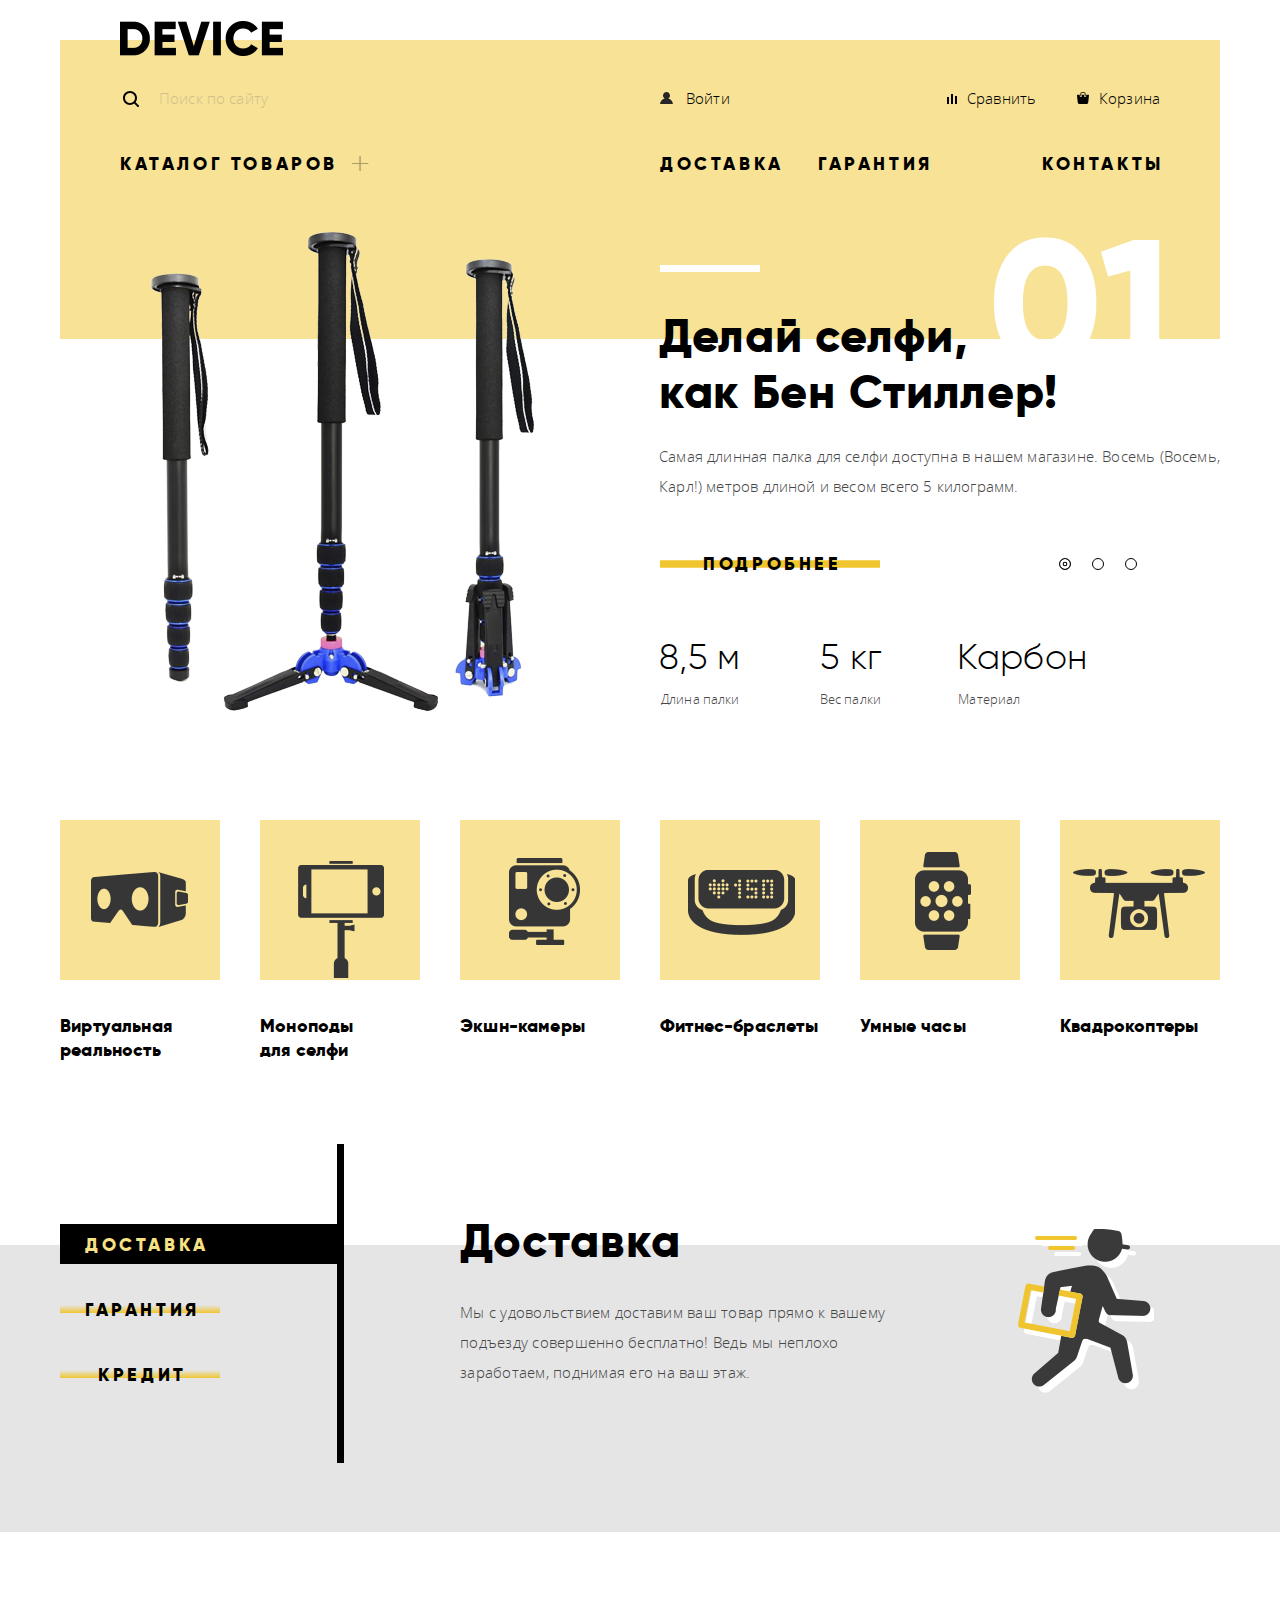
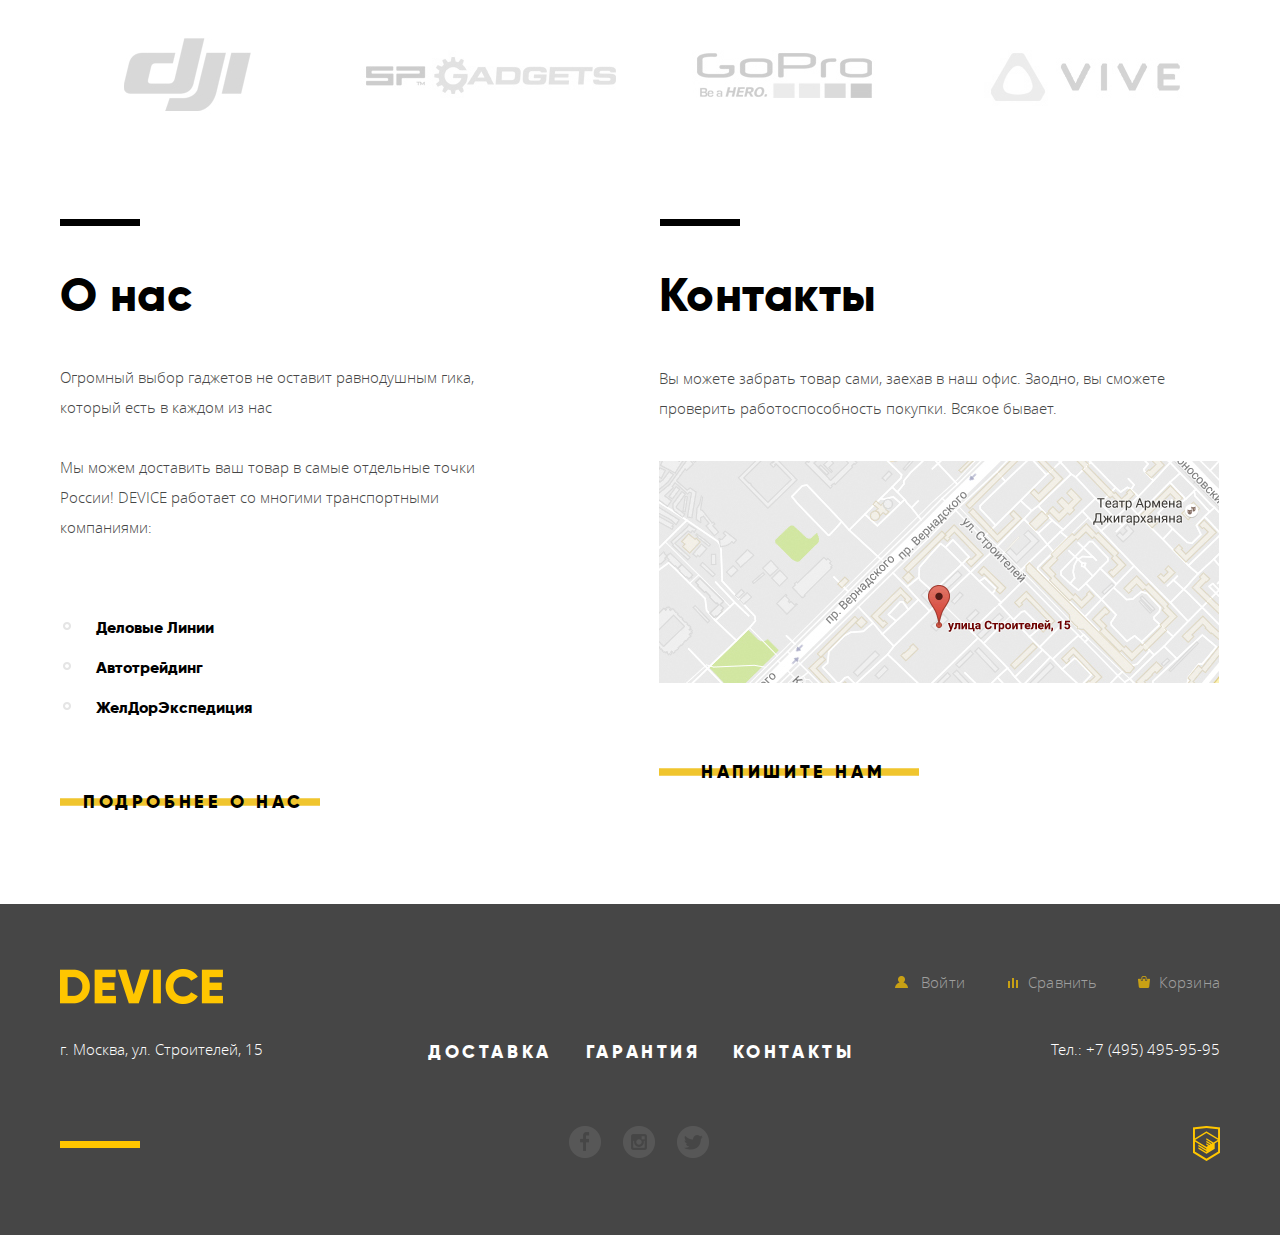
==== commit cee17502: "Правки 07,07" ====
--- a/index.html
+++ b/index.html
@@ -17,14 +17,14 @@
       <ul class="site-panel">
         <li>
           <form class="container-panel" method="get">
-            <img src="img/search.svg" width="16" height="16">
+            <img src="img/search.svg" width="16" height="16" alt="Поиск">
             <input name="seek" placeholder="Поиск по сайту" type="search">
             <button class="discover" type="submit"><span>Найти</span></button>
           </form> 
         </li>
-        <li class="login"><a href="#"><img src="img/user.svg" width="13" height="12">Войти</a></li>
-        <li class="compare"><a href="#"><img src="img/compare.svg" width="10" height="10">Сравнить</a></li>
-        <li class="basket"><a href="#"><img src="img/cart.svg" width="12" height="12">Корзина</a></li>
+        <li class="login"><a href="#"><img src="img/user.svg" width="13" height="12" alt="Войти">Войти</a></li>
+        <li class="compare"><a href="#"><img src="img/compare.svg" width="10" height="10" alt="Сравнить">Сравнить</a></li>
+        <li class="basket"><a href="#"><img src="img/cart.svg" width="12" height="12" alt="Корзина">Корзина</a></li>
       </ul>
       <ul class="site-navigation">
         <li class="product"><a href="catalog.html"><span>+</span>Каталог товаров  <span></span></a>
@@ -65,8 +65,8 @@
         </div>
         <ul class="slider-list">
           <li class="slider-item" id="slide1">
-            <h3>Делай селфи,<br> как Бен Стиллер!</h3>
-            <p>Самая длинная палка для селфи доступна в нашем магазине. <br> Восемь (Восемь, Карл!) метров длиной и весом всего 5 килограмм.</p>
+            <h3 class="slide1-title">Делай селфи, как Бен Стиллер!</h3>
+            <p class="slide1-paragraph">Самая длинная палка для селфи доступна в нашем магазине. Восемь (Восемь, Карл!) метров длиной и весом всего 5 килограмм.</p>
             <table class="slide-table properties-table">
               <tr class="table-values">
                 <td class="table-value1">8,5&nbsp;м</td>
@@ -81,8 +81,8 @@
             </table>
           </li>
           <li class="slider-item" id="slide2">
-            <h3>Худеем <br> правильно! </h3>
-            <p>Мотивирующие фитнес-браслеты помогут найти в себе силы <br> не пропускать занятия и соблюдать диету.</p>
+            <h3 class="slide2-title">Худеем правильно! </h3>
+            <p class="slide2-paragraph">Мотивирующие фитнес-браслеты помогут найти в себе силы не пропускать занятия и соблюдать диету.</p>
             <table class="slide-table properties-table">
               <tr class="table-values">
                 <td class="table-value1">48&nbsp;часов</td>
@@ -93,8 +93,8 @@
             </table>
           </li>
           <li class="slider-item" id="slide3">
-            <h3>Порхает как бабочка,<br> жалит как пчела!</h3>
-            <p>Этот обычный, на первый взгляд, квадрокоптер оснащен <br> мощным лазером, замаскированным под стандартную камеру.</p>
+            <h3 class="slide3-title">Порхает как бабочка, жалит как пчела!</h3>
+            <p class="slide3-paragraph">Этот обычный, на первый взгляд, квадрокоптер оснащен мощным лазером, замаскированным под стандартную камеру.</p>
             <table class="slide-table properties-table">
               <tr class="table-values">
                 <td class="table-value1">800&nbsp;м</td>
@@ -181,44 +181,45 @@
           <ul class="slider-roster">
             <li class="roster-item" id="roster1">
               <h2 class="roster-title">Доставка</h2>
-              <p>Мы с удовольствием доставим ваш товар прямо к вашему подъезду совершенно бесплатно! Ведь мы неплохо заработаем, поднимая его на ваш этаж.</p>
+              <p class="roster-paragraph1">Мы с удовольствием доставим ваш товар прямо к вашему подъезду совершенно бесплатно! Ведь мы неплохо заработаем, поднимая его на ваш этаж.</p>
             </li>
             <li class="roster-item" id="roster2">
               <h2 class="roster-title">Гарантия</h2>
-              <p>Если из-за возгорания купленного у нас товара у вас сгорит дом — не переживайте, мы выдадим вам новый. <br> Товар, не дом, конечно же.</p>
+              <p class="roster-paragraph2">Если из-за возгорания купленного у нас товара у вас сгорит дом — не переживайте, мы выдадим вам новый. <br> Товар, не дом, конечно же.</p>
             </li>
             <li class="roster-item" id="roster3">
               <h2 class="roster-title">Кредит</h2>
-              <p>Залезть в долговую яму стало проще! Кредитные консультанты подберут для вас наиболее выгодные <br> условия кредита. Выгодные для нашего банка, разумеется.</p>
+              <p class="roster-paragraph3">Залезть в долговую яму стало проще! Кредитные консультанты подберут для вас наиболее выгодные условия кредита. Выгодные для нашего банка, разумеется.</p>
             </li>
           </ul>
         </div>
       </section>  
     </div>
     <section class="logotypes wrapper">
+      <h2 class="visually-hidden">Мировые брэнды</h2>
       <ul class="logotypes-panel">
         <li class="logotype1">
           <a href="#">
             <img src="img/logo-1.jpg" width="260" height="100" alt="Логотип dji">
-            <img class="dji" src="img/logo-1.jpg copy.jpg" width="260" height="100" alt="Логотип dji">
+            <img class="dji" src="img/logo-1copy.jpg" width="260" height="100" alt="Логотип dji">
           </a>
         </li>
         <li class="logotype2">
           <a href="#">
             <img src="img/logo-2.jpg" width="260" height="100" alt="Логотип SP Gadgets">
-            <img class="gadgets" src="img/logo-2.jpg copy.jpg" width="260" height="100" alt="Логотип SP Gadgets">
+            <img class="gadgets" src="img/logo-2copy.jpg" width="260" height="100" alt="Логотип SP Gadgets">
           </a>
         </li>
         <li class="logotype3">
           <a href="#">
             <img src="img/logo-3.jpg" width="260" height="100" alt="Логотип Go Pro">
-            <img class="gopro" src="img/logo-3.jpg copy.jpg" width="260" height="100" alt="Логотип Go Pro">
+            <img class="gopro" src="img/logo-3copy.jpg" width="260" height="100" alt="Логотип Go Pro">
           </a>
         </li>
         <li class="logotype4">
           <a href="#">
             <img src="img/logo-4.jpg" width="260" height="100" alt="Логотип VIVE">
-            <img class="vive" src="img/logo-4.jpg copy.jpg" width="260" height="100" alt="Логотип VIVE">
+            <img class="vive" src="img/logo-4copy.jpg" width="260" height="100" alt="Логотип VIVE">
           </a>
         </li>
       </ul>
@@ -227,7 +228,7 @@
       <section class="about-us">
         <h2>О нас</h2>
         <p>Огромный выбор гаджетов не оставит равнодушным гика, который есть в каждом из нас</p>
-        <p>Мы можем доставить ваш товар в самые отдельные точки <br> России! DEVICE работает со многими транспортными компаниями:</p>
+        <p>Мы можем доставить ваш товар в самые отдельные точки России! DEVICE работает со многими транспортными компаниями:</p>
         <ul class="transport-company">
           <li>Деловые Линии</li>
           <li>Автотрейдинг</li>
@@ -256,9 +257,9 @@
           <img src="img/logo-footer_.png" width="163" height="35" alt="Логотип DEVICE">
         </a>
         <ul class="footer-panel">
-          <li class="footer-login"><a href="#"><img src="img/user-footer_.png" width="13" height="12">Войти</a></li>
-          <li class="footer-compare"><a href="#"><img src="img/compare-footer_.png" width="10" height="10">Сравнить</a></li>
-          <li class="footer-basket"><a href="#"><img src="img/cart-footer_.png" width="12" height="12">Корзина</a></li>
+          <li class="footer-login"><a href="#"><img src="img/user-footer_.png" width="13" height="12" alt="Войти">Войти</a></li>
+          <li class="footer-compare"><a href="#"><img src="img/compare-footer_.png" width="10" height="10" alt="Сравнить">Сравнить</a></li>
+          <li class="footer-basket"><a href="#"><img src="img/cart-footer_.png" width="12" height="12" alt="Корзина">Корзина</a></li>
         </ul>
       </div>
       <div class="footer-container">
--- a/css/style.css
+++ b/css/style.css
@@ -1,80 +1,36 @@
 @font-face {
-    font-family: 'Gilroy';
-    src: local('Gilroy Light'), local('Gilroy-Light'), url('../fonts/gilroylight.woff2') format('woff2'), url('../fonts/gilroylight.woff') format('woff');
-    font-weight: 300;
+    font-family: "gilroylight";
+    src: url("../fonts/gilroylight-webfont.woff2") format("woff2"),
+         url("../fonts/gilroylight-webfont.woff") format("woff");
+    font-weight: normal;
     font-style: normal;
 }
 @font-face {
-    font-family: 'Gilroy';
-    src: local('Gilroy ExtraBold'), local('Gilroy-ExtraBold'), url('../fonts/gilroyextrabold.woff2') format('woff2'), url('../fonts/gilroyextrabold.woff') format('woff');
-    font-weight: 800;
+    font-family: "gilroyextrabold";
+    src: url("../fonts/gilroyextrabold-webfont.woff2") format("woff2"),
+         url("../fonts/gilroyextrabold-webfont.woff") format("woff");
+    font-weight: normal;
     font-style: normal;
 }
 @font-face {
-    font-family: 'Open Sans';
-    src: local('Open Sans Light'), local('OpenSans-Light'), url('../fonts/opensanslight.woff2') format('woff2'), url('../fonts/opensanslight.woff') format('woff');
-    font-weight: 300;
+    font-family: "open_sansregular";
+    src: url("../fonts/opensans-regular-webfont.woff2") format("woff2"),
+         url("../fonts/opensans-regular-webfont.woff") format("woff");
+    font-weight: normal;
     font-style: normal;
 }
 @font-face {
-    font-family: 'Open Sans';
-    src: local('Open Sans Light Italic'), local('OpenSansLight-Italic'), url('../fonts/opensanslightitalic.woff2') format('woff2'), url('../fonts/opensanslightitalic.woff') format('woff');
-    font-weight: 300;
-    font-style: italic;
-}
-@font-face {
-    font-family: 'Open Sans';
-    src: local('Open Sans'), local('OpenSans'), url('../fonts/opensans.woff2') format('woff2'), url('../fonts/opensans.woff') format('woff');
-    font-weight: 400;
-    font-style: normal;
-}
-@font-face {
-    font-family: 'Open Sans';
-    src: local('Open Sans Italic'), local('OpenSans-Italic'), url('../fonts/opensansitalic.woff2') format('woff2'), url('../fonts/opensansitalic.woff') format('woff');
-    font-weight: 400;
-    font-style: italic;
-}
-@font-face {
-    font-family: 'Open Sans';
-    src: local('Open Sans Semibold'), local('OpenSans-Semibold'), url('../fonts/opensanssemibold.woff2') format('woff2'), url('../fonts/opensanssemibold.woff') format('woff');
-    font-weight: 600;
-    font-style: normal;
-}
-@font-face {
-    font-family: 'Open Sans';
-    src: local('Open Sans Semibold Italic'), local('OpenSans-SemiboldItalic'), url('../fonts/opensanssemibolditalic.woff2') format('woff2'), url('../fonts/opensanssemibolditalic.woff') format('woff');
-    font-weight: 600;
-    font-style: italic;
-}
-@font-face {
-    font-family: 'Open Sans';
-    src: local('Open Sans Bold'), local('OpenSans-Bold'), url('../fonts/opensansbold.woff2') format('woff2'), url('../fonts/opensansbold.woff') format('woff');
-    font-weight: 700;
-    font-style: normal;
-}
-@font-face {
-    font-family: 'Open Sans';
-    src: local('Open Sans Bold Italic'), local('OpenSans-BoldItalic'), url('../fonts/opensansbolditalic.woff2') format('woff2'), url('../fonts/opensansbolditalic.woff') format('woff');
-    font-weight: 700;
-    font-style: italic;
-}
-@font-face {
-    font-family: 'Open Sans';
-    src: local('Open Sans Extrabold'), local('OpenSans-Extrabold'), url('../fonts/opensansextrabold.woff2') format('woff2'), url('../fonts/opensansextrabold.woff') format('woff');
-    font-weight: 800;
-    font-style: normal;
-}
-@font-face {
-    font-family: 'Open Sans';
-    src: local('Open Sans Extrabold Italic'), local('OpenSans-ExtraboldItalic'), url('../fonts/opensansextrabolditalic.woff2') format('woff2'), url('../fonts/opensansextrabolditalic.woff') format('woff');
-    font-weight: 800;
-    font-style: italic;
+    font-family: "open_sanslight";
+    src: url("../fonts/opensans-light-webfont.woff2") format("woff2"),
+         url("../fonts/opensans-light-webfont.woff") format("woff");
+    font-weight: normal;
+    font-style: normal;
 }
 body {
     margin: 0;
     padding: 0;
   
-    font-family: "Open Sans", Arial, sans-serif;
+    font-family: "open_sanslight", Arial, sans-serif;
     font-size: 15px;
     line-height: 30px;
     font-weight: 300;
@@ -149,7 +105,7 @@
     padding-top: 10px;
 } 
 .main-navigation a {
-    font-family: "Gilroy", Arial, sans-serif;
+    font-family: "gilroyextrabold", Arial, sans-serif;
     font-size: 18px;
     line-height: 24px;
     font-weight: 800;
@@ -189,7 +145,7 @@
     min-height: 44px;
     border: none;
     background: #f7e296;
-    font-family: "Open Sans", Arial, sans-serif;
+    font-family: "open_sanslight", Arial, sans-serif;
     font-size: 15px;
     font-weight: 300;
     font-style: normal;
@@ -224,7 +180,7 @@
 .container-panel input#search{
     background: #f7e296;
     border: none;
-    font-family: "Open Sans", Arial, sans-serif;
+    font-family: "open_sanslight", Arial, sans-serif;
     font-size: 15px;
     font-weight: 300;
     font-style: normal;
@@ -236,7 +192,7 @@
 }
 .discover {
     display: none;
-    font-family: "Open Sans", Arial, sans-serif;
+    font-family: "open_sanslight", Arial, sans-serif;
     font-size: 15px;
     font-weight: 300;
     font-style: normal;
@@ -341,7 +297,7 @@
     top: 19px;
 }
 .site-panel a {
-    font-family: "Open Sans", Arial, sans-serif;
+    font-family: "open_sanslight", Arial, sans-serif;
     font-size: 15px;
     line-height: 30px;
     font-weight: 300;
@@ -382,7 +338,7 @@
     display:inherit;
 }
 .product span{
-    font-family: "Open Sans", Arial, sans-serif;
+    font-family: "open_sanslight", Arial, sans-serif;
     font-size: 35px;
     font-weight: 300;
     color: #000000;
@@ -437,7 +393,7 @@
 .submenu-cameras a,
 .submenu-watch a,
 .submenu-quadcopters a {
-    font-family: "Open Sans", Arial, sans-serif;
+    font-family: "open_sanslight", Arial, sans-serif;
     font-size: 15px;
     line-height: 36px;
     font-weight: 300;
@@ -485,7 +441,7 @@
     padding-top: 84px;
 }
 .slider-item h3 {
-    font-family: "Gilroy", Arial, sans-serif;
+    font-family: "gilroyextrabold", Arial, sans-serif;
     font-size: 47px;
     font-weight: 800;
     font-style: normal;
@@ -494,12 +450,20 @@
     letter-spacing: 0.7px;
     text-align: left;
     color: #000000;
-    max-width: 510px;
     margin: 0;
     margin-left: 599px;
 }
+.slide1-title {
+    max-width: 400px;
+}
+.slide2-title {
+    max-width: 260px;
+}
+.slide3-title {
+    max-width: 505px;
+}
 .slider-item p {
-    font-family: "Open Sans", Arial, sans-serif;
+    font-family: "open_sanslight", Arial, sans-serif;
     font-size: 15px;
     font-weight: 300;
     font-style: normal;
@@ -508,16 +472,21 @@
     letter-spacing: 0.18px;
     text-align: left;
     color: #464646;
-    max-width: 485px;
     margin: 0;
     margin-left: 599px;
     padding-top: 20px;
     padding-bottom: 50px;
 }
+.slide2-paragraph {
+    max-width: 460px;
+}
+.slide3-paragraph {
+    max-width: 460px;
+}
 .slider-button {
     display: block;
     box-sizing: border-box;
-    font-family: "Gilroy", Arial, sans-serif;
+    font-family: "gilroyextrabold", Arial, sans-serif;
     font-size: 18px;
     font-weight: 800;
     font-style: normal;
@@ -551,7 +520,7 @@
 }
 .table-values {
     list-style: none;
-    font-family: "Gilroy", Arial, sans-serif;
+    font-family: "gilroylight", Arial, sans-serif;
     font-size: 36px;
     font-weight: 300;
     font-style: normal;
@@ -574,7 +543,7 @@
     padding-left: 43px;
 }
 .table-labels th {
-    font-family: "Open Sans", Arial, sans-serif;
+    font-family: "open_sanslight", Arial, sans-serif;
     font-size: 13px;
     font-weight: 300;
     font-style: normal;
@@ -661,7 +630,7 @@
     background: #f7e296;
 }
 .icon-menu h2 {
-    font-family: "Gilroy", Arial, sans-serif;
+    font-family: "gilroyextrabold", Arial, sans-serif;
     font-size: 18px;
     font-weight: 800;
     font-style: normal;
@@ -762,7 +731,7 @@
     display: flex;
     position: relative;
     flex-direction: column;
-    font-family: "Gilroy", Arial, sans-serif;
+    font-family: "gilroyextrabold", Arial, sans-serif;
     font-size: 18px;
     font-weight: 800;
     font-style: normal;
@@ -810,7 +779,7 @@
     padding-left: 20px;
 }
 .roster-item h2 {
-    font-family: "Gilroy", Arial, sans-serif;
+    font-family: "gilroyextrabold", Arial, sans-serif;
     font-size: 47px;
     font-weight: 800;
     font-style: normal;
@@ -822,7 +791,7 @@
     margin: 0;
 }
 .roster-item p {
-    font-family: "Open Sans", Arial, sans-serif;
+    font-family: "open_sanslight", Arial, sans-serif;
     font-size: 15px;
     font-weight: 300;
     font-style: normal;
@@ -831,7 +800,13 @@
     letter-spacing: 0.25px;
     text-align: left;
     color: #464646;
-    padding-top: 16px;
+    padding-top: 16px; 
+}
+.roster-paragraph2 {
+    max-width: 460px;
+}
+.roster-paragraph3 {
+    max-width: 430px;
 }
 .amenities-roster {
     display: flex;
@@ -958,8 +933,18 @@
     background: #000000;
 }
 .about-us p {
+    font-family: "open_sanslight", Arial, sans-serif;
+    font-size: 15px;
+    font-weight: 300;
+    font-style: normal;
+    font-stretch: normal;
+    line-height: 2;
+    letter-spacing: normal;
+    text-align: left;
+    color: #464646;
     padding-top: 3px;
     padding-bottom: 12px;
+    width: 470px;
 }
 .exposure {
     margin: 0;
@@ -991,7 +976,7 @@
     min-height: 40px;
     padding-top: 17px;
     padding-left: 42px;
-    background: url("../img/Layer 7 copy 4.png") no-repeat; 
+    background: url("../img/layer4.png") no-repeat; 
     background-position: 0px 24px;
 }
 
@@ -1004,7 +989,7 @@
 }
 .about-us h2,
 .exposure h2 {
-    font-family: "Gilroy", Arial, sans-serif;
+    font-family: "gilroyextrabold", Arial, sans-serif;
     font-size: 47px;
     line-height: 48px;
     font-weight: 800;
@@ -1021,7 +1006,7 @@
     padding-top: 39px;
 }
 .transport-company li { 
-    font-family: "Gilroy", Arial, sans-serif;
+    font-family: "gilroyextrabold", Arial, sans-serif;
     font-size: 16px;
     line-height: 40px;
     font-weight: 800;
@@ -1049,7 +1034,7 @@
     min-height: 40px;
     padding-top: 17px;
     padding-left: 23px;
-    background: url("../img/Layer 7 copy 4.png") no-repeat; 
+    background: url("../img/layer4.png") no-repeat; 
     background-position: 0px 24px;
 }
 .detailed a:hover,
@@ -1060,7 +1045,7 @@
     opacity: 0.3; 
 }
 .button {
-    font-family: "Gilroy", Arial, sans-serif;
+    font-family: "gilroyextrabold", Arial, sans-serif;
     font-size: 18px;
     font-weight: 800;
     line-height: 1.33;
@@ -1072,7 +1057,7 @@
     padding-top: 38px;
 }
 .page-title {
-    font-family: "Gilroy", Arial, sans-serif;
+    font-family: "gilroyextrabold", Arial, sans-serif;
     font-size: 47px;
     font-weight: 800;
     line-height: 48px;
@@ -1086,7 +1071,7 @@
 }
 .breadcrumbs p,
 .breadcrumbs-current p {
-    font-family: "Open Sans", Arial, sans-serif;
+    font-family: "open_sanslight", Arial, sans-serif;
     font-size: 14px;
     font-weight: 300;
     line-height: 24px;
@@ -1146,7 +1131,7 @@
     padding-left: 79px;
     margin-left: auto;
     width: 346px;
-    font-family: "Gilroy", Arial, sans-serif;
+    font-family: "gilroyextrabold", Arial, sans-serif;
     font-size: 16px;
     font-weight: 800;
     line-height: 1.5;
@@ -1167,7 +1152,7 @@
 }
 .cost-filling {
     margin-top: 11px;
-    font-family: "Gilroy", Arial, sans-serif;
+    font-family: "gilroyextrabold", Arial, sans-serif;
     font-size: 18px;
     font-weight: 800;
     line-height: 1.33;
@@ -1212,7 +1197,7 @@
 .price-controls {
     display: flex;
     padding-top: 9px;
-    font-family: "Gilroy", Arial, sans-serif;
+    font-family: "gilroylight", Arial, sans-serif;
     font-size: 14px;
     font-weight: 300;
     font-style: normal;
@@ -1369,8 +1354,9 @@
     box-sizing: border-box;
 }
 .sort {
+    margin: 0;
     padding-top: 5px;
-    font-family: "Gilroy", Arial, sans-serif;
+    font-family: "gilroyextrabold", Arial, sans-serif;
     font-size: 16px;
     font-weight: 800;
     line-height: 1.5;
@@ -1388,7 +1374,7 @@
     display: flex;
 }
 .filter-outer a {
-    font-family: "Open Sans", Arial, sans-serif;
+    font-family: "open_sansregular", Arial, sans-serif;
     font-size: 14px;
     font-weight: normal;
     font-style: normal;
@@ -1490,7 +1476,7 @@
     width: 260px;
     margin: 0;
     padding: 0;
-    font-family: "Gilroy", Arial, sans-serif;
+    font-family: "gilroyextrabold", Arial, sans-serif;
     font-size: 18px;
     font-weight: 800;
     font-style: normal;
@@ -1551,7 +1537,6 @@
     padding: 0;
     background-color: rgba(238, 238, 238, 0.7);
     z-index: 1;
-   
     display: none;
 }
 .catalog-list .amateur::after,
@@ -1566,7 +1551,7 @@
     height: 56px;
     border: rgba(0, 0, 0, 0.1) solid 2px;
     border-radius: 50%;
-    background: url("../img/NEW.png") no-repeat 13px 22px;
+    background: url("../img/new.png") no-repeat 13px 22px;
     z-index: 5;
 }
 .catalog-list .amateur::after,
@@ -1591,6 +1576,11 @@
     background: url("../img/item-button-basket.png") no-repeat; 
     background-position: 0px 15px;
 }
+.item-button-basket span {
+    display: block;
+    padding-top: 9px;
+    padding-left: 3px;
+}
 .item-button-basket:hover,
 .item-button-basket:focus {
     background-color: #f0c52e;  
@@ -1606,7 +1596,12 @@
     margin-top: 4px;
     margin-left: auto;
     margin-right: auto;
-    background: #eeeeee;
+    background: transparent;
+}
+.item-button-contrast span {
+    display: block;
+    padding-top: 3px;
+    padding-left: 30px;
 }
 .item-button-contrast:hover span,
 .item-button-contrasts:focus span {
@@ -1688,7 +1683,7 @@
 }
 .bluetooth,
 .colors {
-    font-family: "Gilroy", Arial, sans-serif;
+    font-family: "gilroyextrabold", Arial, sans-serif;
     font-size: 18px;
     font-weight: 800;
     line-height: 24px;
@@ -1698,7 +1693,7 @@
 }
 .filter-colors span, 
 .filter-bluetooth span {
-    font-family: "Open Sans", Arial, sans-serif;
+    font-family: "open_sanslight", Arial, sans-serif;
     font-size: 14px;
     font-weight: 300;
     line-height: 40px;
@@ -1707,14 +1702,14 @@
     list-style: none;
 }
 .filter-button {
-    font-family: "Gilroy", Arial, sans-serif;
+    font-family: "gilroyextrabold", Arial, sans-serif;
     font-size: 18px;
     font-weight: 800;
     letter-spacing: 3.6px;
     color: #000000;
 }
-.catalog-list a {
-    font-family: "Gilroy", Arial, sans-serif;
+.directory a {
+    font-family: "gilroyextrabold", Arial, sans-serif;
     font-size: 18px;
     font-weight: 800;
     line-height: 24px;
@@ -1728,7 +1723,7 @@
     padding: 0;
 }
 .catalog-item-price {
-    font-family: "Gilroy", Arial, sans-serif;
+    font-family: "gilroylight", Arial, sans-serif;
     font-size: 16px;
     font-weight: 300;
     line-height: 1.5;
@@ -1736,7 +1731,7 @@
     color: #464646;
 }
 .item-button-basket {
-    font-family: "Gilroy", Arial, sans-serif;
+    font-family: "gilroyextrabold", Arial, sans-serif;
     font-size: 18px;
     font-weight: 800;
     line-height: 24px;
@@ -1747,7 +1742,7 @@
     font-stretch: normal
 }
 .item-button-contrast {
-    font-family: "Open Sans", Arial, sans-serif;
+    font-family: "open_sanslight", Arial, sans-serif;
     font-size: 13px;
     font-weight: 300;
     line-height: 36px;
@@ -1755,7 +1750,7 @@
     color: rgba(0, 0, 0, 0.5);
 }
 .pagination-item a {
-    font-family: "Gilroy", Arial, sans-serif;
+    font-family: "gilroyextrabold", Arial, sans-serif;
     font-size: 16px;
     font-weight: 800;
     line-height: 24px;
@@ -1883,7 +1878,7 @@
 }
 .footer-panel a {
     opacity: 0.7;
-    font-family: "Open Sans", Arial, sans-serif;
+    font-family: "open_sanslight", Arial, sans-serif;
     font-size: 15px;
     font-weight: 300;
     line-height: 2.4;
@@ -1896,7 +1891,7 @@
     color: rgba(255, 255, 255, 0.3);
 }
 .footer-navigation a {
-    font-family: "Gilroy", Arial, sans-serif;
+    font-family: "gilroyextrabold", Arial, sans-serif;
     font-size: 18px;
     font-weight: 800;
     line-height: 1.33;
@@ -1939,7 +1934,7 @@
 }
 .adress,
 .telephone {
-    font-family: "Open Sans", Arial, sans-serif;
+    font-family: "open_sanslight", Arial, sans-serif;
     font-size: 15px;
     font-weight: 300;
     line-height: 30px;
@@ -1958,7 +1953,7 @@
 }
 
 .feedback span {
-    font-family: "Gilroy", Arial, sans-serif;
+    font-family: "gilroyextrabold", Arial, sans-serif;
     font-size: 18px;
     font-weight: 800;
     line-height: 1.33;
@@ -1970,7 +1965,7 @@
 .feedback textarea,
 .feedback input {
     box-sizing: border-box;
-    font-family: "Open Sans", Arial, sans-serif;
+    font-family: "open_sansregular", Arial, sans-serif;
     font-size: 14px;
     line-height: 1.29;
     font-weight: normal;
@@ -2004,7 +1999,7 @@
 }
 .feedback-button {
     display: block;
-    font-family: "Gilroy", Arial, sans-serif;
+    font-family: "gilroyextrabold", Arial, sans-serif;
     font-size: 18px;
     font-weight: 800;
     line-height: 24px;
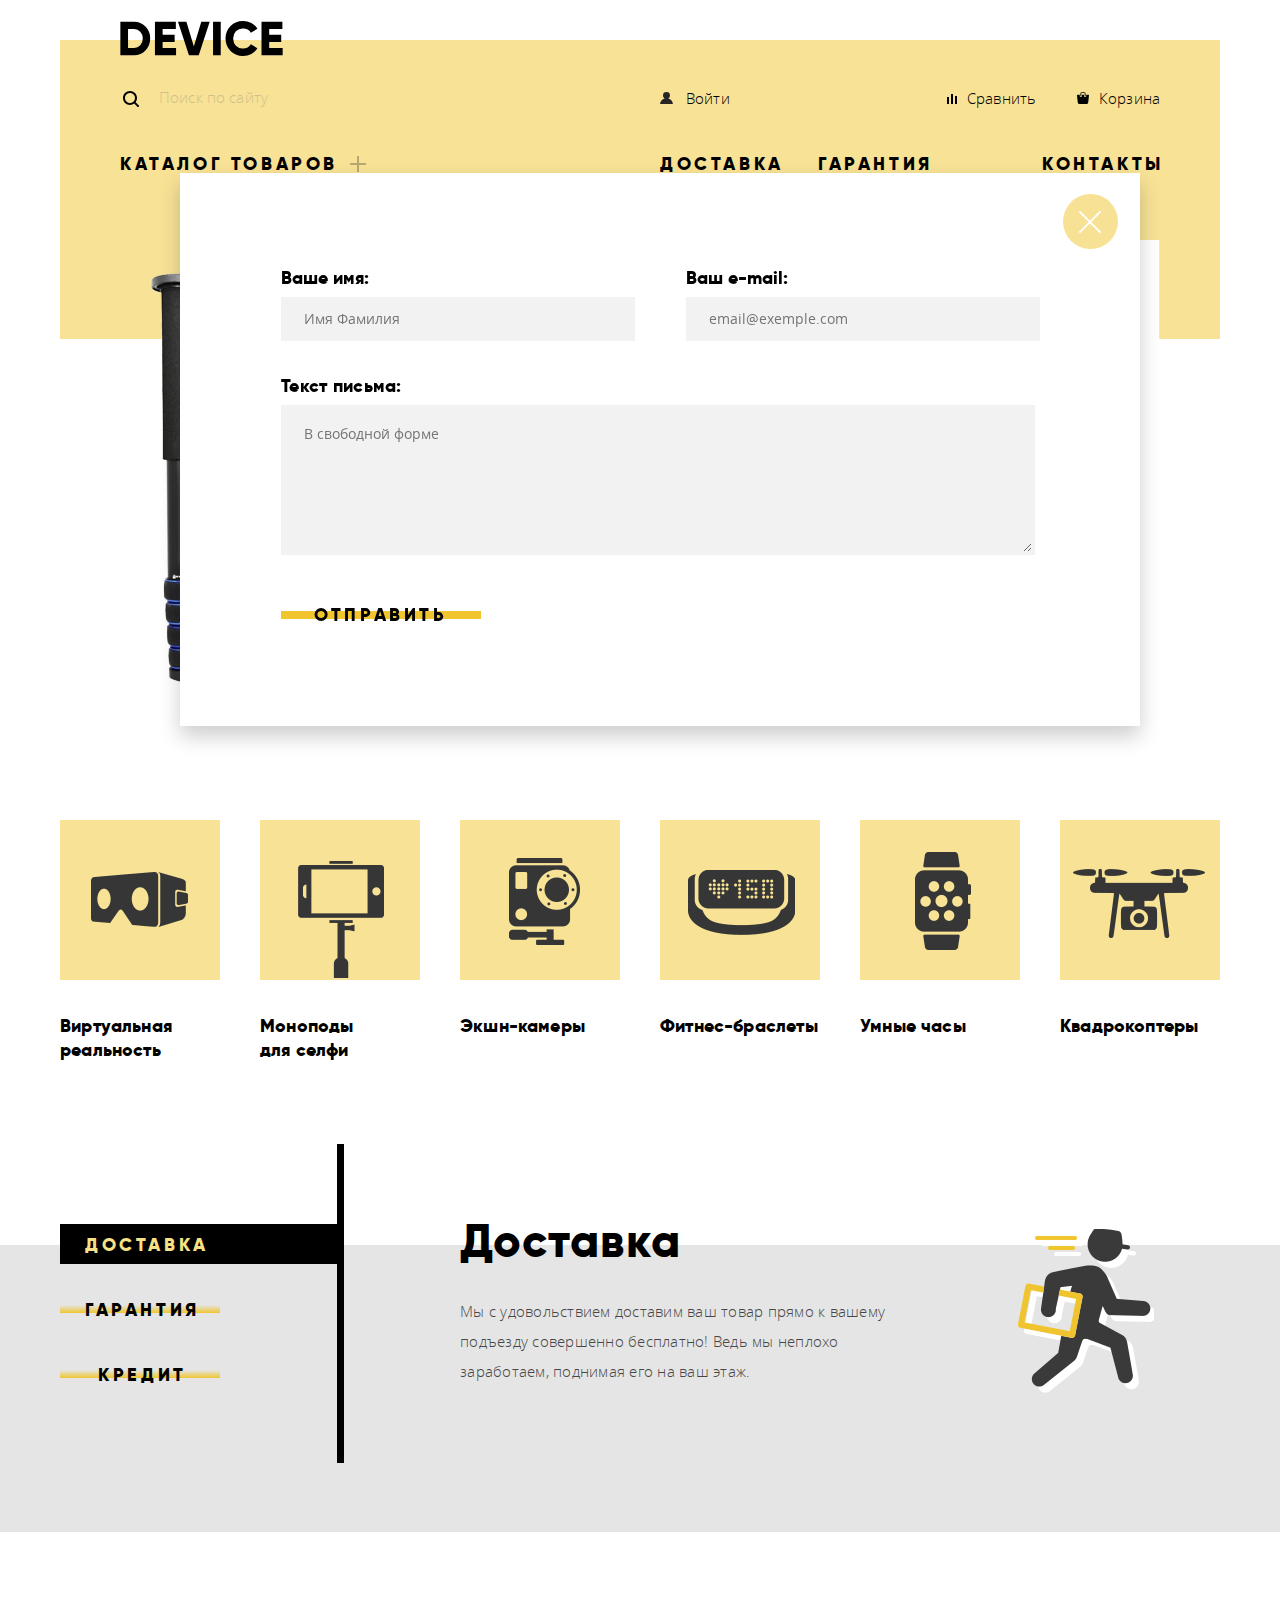
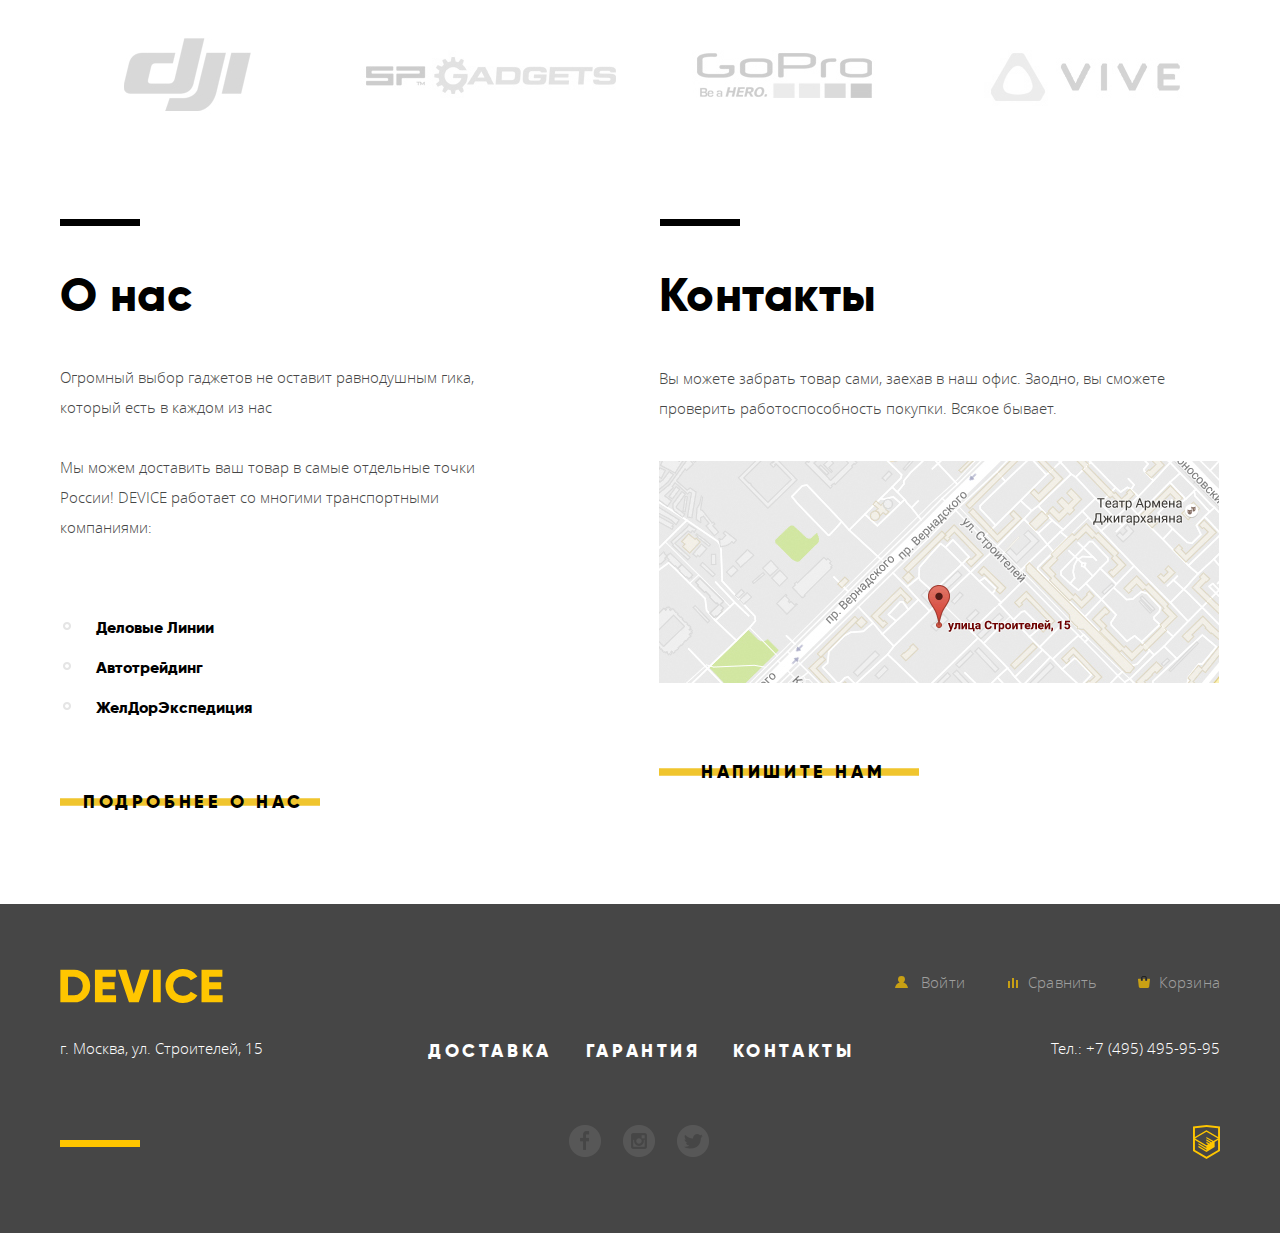
==== commit f06a8639: "08.07 0.57" ====
--- a/index.html
+++ b/index.html
@@ -1,280 +1,302 @@
 <!DOCTYPE html>
 <html lang="ru">
-  <head>
+
+<head>
     <meta charset="utf-8">
     <title>HTML Academy: Девайс</title>
     <link href="css/normalize.css" rel="stylesheet">
     <link href="css/style.css" rel="stylesheet">
-  </head>
-  <body>
-  <header class="main-header wrapper">
-    <div class="container-logo">
-      <a class="header-logo">
-        <img src="img/logo.png" width="163" height="35" alt="Логотип DEVICE">
-      </a>
-    </div>
-    <nav class="main-navigation">
-      <ul class="site-panel">
-        <li>
-          <form class="container-panel" method="get">
-            <img src="img/search.svg" width="16" height="16" alt="Поиск">
-            <input name="seek" placeholder="Поиск по сайту" type="search">
-            <button class="discover" type="submit"><span>Найти</span></button>
-          </form> 
-        </li>
-        <li class="login"><a href="#"><img src="img/user.svg" width="13" height="12" alt="Войти">Войти</a></li>
-        <li class="compare"><a href="#"><img src="img/compare.svg" width="10" height="10" alt="Сравнить">Сравнить</a></li>
-        <li class="basket"><a href="#"><img src="img/cart.svg" width="12" height="12" alt="Корзина">Корзина</a></li>
-      </ul>
-      <ul class="site-navigation">
-        <li class="product"><a href="catalog.html"><span>+</span>Каталог товаров  <span></span></a>
-          <div class="submenu">
-            <ul class="submenu-cameras">
-              <li><a href=#>Виртуальная реальность</a></li>
-              <li><a href="catalog.html">Моноподы для селфи</a></li>
-              <li><a href=#>Экшн-камеры</a></li>
+</head>
+
+<body>
+    <header class="main-header wrapper">
+        <div class="container-logo">
+            <a class="header-logo">
+                <img src="img/logo-device.svg" width="163" height="35" alt="Логотип DEVICE">
+            </a>
+        </div>
+        <nav class="main-navigation">
+            <ul class="site-panel">
+                <li>
+                    <form class="container-panel" method="get">
+                        <img src="img/search.svg" width="16" height="16" alt="Поиск">
+                        <input name="seek" placeholder="Поиск по сайту" type="search">
+                        <button class="discover" type="submit"><span>Найти</span></button>
+                    </form>
+                </li>
+                <li class="login">
+                    <a href="#"><img src="img/user.svg" width="13" height="12" alt="Войти">Войти</a>
+                </li>
+                <li class="compare">
+                    <a href="#"><img src="img/compare.svg" width="10" height="10" alt="Сравнить">Сравнить</a>
+                </li>
+                <li class="basket">
+                    <a href="#"><img src="img/cart.svg" width="12" height="12" alt="Корзина">Корзина</a>
+                </li>
             </ul>
-            <ul class="submenu-watch">
-              <li><a href=#>Фитнес браслеты</a></li>
-              <li><a href=#>Умные часы</a></li>
+            <ul class="site-navigation">
+                <li class="product">
+                    <a href="catalog.html"><img src="img/plus.svg" width="16" height="16" alt="Плюс">Каталог товаров</a>
+                    <div class="submenu">
+                        <ul class="submenu-cameras">
+                            <li><a href=#>Виртуальная реальность</a></li>
+                            <li><a href="catalog.html">Моноподы для селфи</a></li>
+                            <li><a href=#>Экшн-камеры</a></li>
+                        </ul>
+                        <ul class="submenu-watch">
+                            <li><a href=#>Фитнес браслеты</a></li>
+                            <li><a href=#>Умные часы</a></li>
+                        </ul>
+                        <ul class="submenu-quadcopters">
+                            <li><a href=#>Квадрокоптеры</a></li>
+                        </ul>
+                    </div>
+                </li>
+                <li class="shipping"><a href="#">Доставка</a></li>
+                <li class="guarantee"><a href="#">Гарантия</a></li>
+                <li class="contacts"><a href="#">Контакты</a></li>
             </ul>
-            <ul class="submenu-quadcopters">
-              <li><a href=#>Квадрокоптеры</a></li>
+        </nav>
+    </header>
+    <main class="container">
+        <h1 class="visually-hidden">Магазин гаджетов DEVICE</h1>
+        <!--Позже скрыть<img src="img/popular-2.svg" width="86" height="117">-->
+        <section class="slider wrapper">
+            <input class="visually-hidden" type="radio" id="product-1" name="toggle" checked>
+            <input class="visually-hidden" type="radio" id="product-2" name="toggle">
+            <input class="visually-hidden" type="radio" id="product-3" name="toggle">
+            <div class="slider-gradient">
+                <h2 class="visually-hidden">Преимущества</h2>
+                <div class="slider-controls">
+                    <label for="product-1">Первый</label>
+                    <label for="product-2">Второй</label>
+                    <label for="product-3">Третий</label>
+                    <a class="slider-button" href="#"><span>Подробнее</span></a>
+                </div>
+                <ul class="slider-list">
+                    <li class="slider-item" id="slide1">
+                        <h3 class="slide1-title">Делай селфи, как Бен Стиллер!</h3>
+                        <p class="slide1-paragraph">Самая длинная палка для селфи доступна в нашем магазине. Восемь (Восемь, Карл!) метров длиной и весом всего 5 килограмм.</p>
+                        <table class="slide-table properties-table">
+                            <tr class="table-values">
+                                <td class="table-value1">8,5&nbsp;м</td>
+                                <td class="table-value2">5&nbsp;кг</td>
+                                <td class="table-value3">Карбон</td>
+                            </tr>
+                            <tr class="table-labels">
+                                <th class="table-label1">Длина палки</th>
+                                <th class="table-label2">Вес палки</th>
+                                <th class="table-label3">Материал</th>
+                            </tr>
+                        </table>
+                    </li>
+                    <li class="slider-item" id="slide2">
+                        <h3 class="slide2-title">Худеем правильно! </h3>
+                        <p class="slide2-paragraph">Мотивирующие фитнес-браслеты помогут найти в себе силы не пропускать занятия и соблюдать диету.</p>
+                        <table class="slide-table properties-table">
+                            <tr class="table-values">
+                                <td class="table-value1">48&nbsp;часов</td>
+                            </tr>
+                            <tr class="table-labels">
+                                <th class="table-label1">Без подзарядки</th>
+                            </tr>
+                        </table>
+                    </li>
+                    <li class="slider-item" id="slide3">
+                        <h3 class="slide3-title">Порхает как бабочка, жалит как пчела!</h3>
+                        <p class="slide3-paragraph">Этот обычный, на первый взгляд, квадрокоптер оснащен мощным лазером, замаскированным под стандартную камеру.</p>
+                        <table class="slide-table properties-table">
+                            <tr class="table-values">
+                                <td class="table-value1">800&nbsp;м</td>
+                                <td class="table-value4">50&nbsp;м</td>
+                            </tr>
+                            <tr class="table-labels">
+                                <th class="table-label1">Дальность полета</th>
+                                <th class="table-label4">Радиус поражения</th>
+                            </tr>
+                        </table>
+                    </li>
+                </ul>
+            </div>
+        </section>
+        <section class="icon-list wrapper">
+            <ul class="icon-menu">
+                <li class="virtuality">
+                    <a href=#>
+                        <div>
+                            <svg xmlns="http://www.w3.org/2000/svg" xmlns:xlink="http://www.w3.org/1999/xlink" width="97" height="55" viewBox="0 0 97 55">
+                  <image id="popular-1" width="97" height="55" xlink:href="[data-uri]"/>
+                </svg>
+                        </div>
+                        <h2>Виртуальная реальность</h2>
+                    </a>
+                </li>
+                <li class="monopods">
+                    <a href="catalog.html">
+                        <div>
+                            <svg xmlns="http://www.w3.org/2000/svg" xmlns:xlink="http://www.w3.org/1999/xlink" width="86" height="117" viewBox="0 0 86 117">
+                  <image id="popular-2" width="86" height="117" xlink:href="[data-uri]"/>
+                </svg>
+                        </div>
+                        <h2>Моноподы для селфи</h2>
+                    </a>
+                </li>
+                <li class="action">
+                    <a href=#>
+                        <div>
+                            <svg xmlns="http://www.w3.org/2000/svg" xmlns:xlink="http://www.w3.org/1999/xlink" width="71" height="87" viewBox="0 0 71 87">
+                  <image id="popular-3" width="71" height="87" xlink:href="[data-uri]"/>
+                </svg>
+                        </div>
+                        <h2>Экшн-камеры</h2>
+                    </a>
+                </li>
+                <li class="fitness">
+                    <a href=#>
+                        <div>
+                            <svg xmlns="http://www.w3.org/2000/svg" xmlns:xlink="http://www.w3.org/1999/xlink" width="107" height="65" viewBox="0 0 107 65">
+                  <image id="popular-4" width="107" height="65" xlink:href="[data-uri]"/>
+                </svg>
+                        </div>
+                        <h2>Фитнес-браслеты</h2>
+                    </a>
+                </li>
+                <li class="smart">
+                    <a href=#>
+                        <div>
+                            <svg xmlns="http://www.w3.org/2000/svg" xmlns:xlink="http://www.w3.org/1999/xlink" width="56" height="98" viewBox="0 0 56 98">
+                  <image id="popular-5" width="56" height="98" xlink:href="[data-uri]"/>
+                </svg>
+                        </div>
+                        <h2>Умные часы</h2>
+                    </a>
+                </li>
+                <li class="quadcopters">
+                    <a href=#>
+                        <div>
+                            <svg xmlns="http://www.w3.org/2000/svg" xmlns:xlink="http://www.w3.org/1999/xlink" width="132" height="69" viewBox="0 0 132 69">
+                  <image id="poppular-6" width="132" height="69" xlink:href="[data-uri]"/>
+                </svg>
+                        </div>
+                        <h2>Квадрокоптеры</h2>
+                    </a>
+                </li>
             </ul>
-          </div>
-        </li>
-        <li class="shipping"><a href="#">Доставка</a></li>
-        <li class="guarantee"><a href="#">Гарантия</a></li>
-        <li class="contacts"><a href="#">Контакты</a></li>
-      </ul>
-    </nav>
-  </header>
-  <main class="container">
-    <h1 class="visually-hidden">Магазин гаджетов DEVICE</h1><!--Позже скрыть<img src="img/popular-2.svg" width="86" height="117">-->
-    <section class="slider wrapper">
-        <input class="visually-hidden" type="radio" id="product-1" name="toggle" checked>
-        <input class="visually-hidden" type="radio" id="product-2" name="toggle">
-        <input class="visually-hidden" type="radio" id="product-3" name="toggle">
-      <div class="slider-gradient">
-        <h2 class="visually-hidden">Преимущества</h2>
-        <div class="slider-controls">
-          <label for="product-1">Первый</label>
-          <label for="product-2">Второй</label>
-          <label for="product-3">Третий</label>
-          <a class="slider-button" href="#"><span>Подробнее</span></a>
+        </section>
+        <div class="amenities-backdrop">
+            <section class="amenities wrapper">
+                <input class="visually-hidden" type="radio" id="service-1" name="rocker" checked>
+                <input class="visually-hidden" type="radio" id="service-2" name="rocker">
+                <input class="visually-hidden" type="radio" id="service-3" name="rocker">
+                <div class="amenities-roster">
+                    <div class="roster-controls">
+                        <label for="service-1"><span>Доставка</span></label>
+                        <label for="service-2"><span>Гарантия</span></label>
+                        <label for="service-3"><span>Кредит</span></label>
+                    </div>
+                    <ul class="slider-roster">
+                        <li class="roster-item" id="roster1">
+                            <h2 class="roster-title">Доставка</h2>
+                            <p class="roster-paragraph1">Мы с удовольствием доставим ваш товар прямо к вашему подъезду совершенно бесплатно! Ведь мы неплохо заработаем, поднимая его на ваш этаж.</p>
+                        </li>
+                        <li class="roster-item" id="roster2">
+                            <h2 class="roster-title">Гарантия</h2>
+                            <p class="roster-paragraph2">Если из-за возгорания купленного у нас товара у вас сгорит дом — не переживайте, мы выдадим вам новый. <br> Товар, не дом, конечно же.</p>
+                        </li>
+                        <li class="roster-item" id="roster3">
+                            <h2 class="roster-title">Кредит</h2>
+                            <p class="roster-paragraph3">Залезть в долговую яму стало проще! Кредитные консультанты подберут для вас наиболее выгодные условия кредита. Выгодные для нашего банка, разумеется.</p>
+                        </li>
+                    </ul>
+                </div>
+            </section>
         </div>
-        <ul class="slider-list">
-          <li class="slider-item" id="slide1">
-            <h3 class="slide1-title">Делай селфи, как Бен Стиллер!</h3>
-            <p class="slide1-paragraph">Самая длинная палка для селфи доступна в нашем магазине. Восемь (Восемь, Карл!) метров длиной и весом всего 5 килограмм.</p>
-            <table class="slide-table properties-table">
-              <tr class="table-values">
-                <td class="table-value1">8,5&nbsp;м</td>
-                <td class="table-value2">5&nbsp;кг</td>
-                <td class="table-value3">Карбон</td>
-              </tr>
-              <tr class="table-labels">
-                <th class="table-label1">Длина палки</th>
-                <th class="table-label2">Вес палки</th>
-                <th class="table-label3">Материал</th>
-              </tr>
-            </table>
-          </li>
-          <li class="slider-item" id="slide2">
-            <h3 class="slide2-title">Худеем правильно! </h3>
-            <p class="slide2-paragraph">Мотивирующие фитнес-браслеты помогут найти в себе силы не пропускать занятия и соблюдать диету.</p>
-            <table class="slide-table properties-table">
-              <tr class="table-values">
-                <td class="table-value1">48&nbsp;часов</td>
-              </tr>
-              <tr class="table-labels">
-                <th class="table-label1">Без подзарядки</th>
-              </tr>
-            </table>
-          </li>
-          <li class="slider-item" id="slide3">
-            <h3 class="slide3-title">Порхает как бабочка, жалит как пчела!</h3>
-            <p class="slide3-paragraph">Этот обычный, на первый взгляд, квадрокоптер оснащен мощным лазером, замаскированным под стандартную камеру.</p>
-            <table class="slide-table properties-table">
-              <tr class="table-values">
-                <td class="table-value1">800&nbsp;м</td>
-                <td class="table-value4">50&nbsp;м</td>
-              </tr>
-              <tr class="table-labels">
-                <th class="table-label1">Дальность полета</th>
-                <th class="table-label4">Радиус поражения</th>
-              </tr>
-            </table>
-          </li>
-        </ul>  
-      </div>
-    </section>
-    <section class="icon-list wrapper">
-      <ul class="icon-menu">
-          <li class="virtuality">
-            <a href=#>
-              <div>
-                <svg xmlns="http://www.w3.org/2000/svg" xmlns:xlink="http://www.w3.org/1999/xlink" width="97" height="55" viewBox="0 0 97 55">
-                  <image id="popular-1" width="97" height="55" xlink:href="[data-uri]"/>
-                </svg>
-              </div><h2>Виртуальная реальность</h2>
-            </a>
-          </li>
-          <li class="monopods">
-            <a href="catalog.html">
-              <div>
-                <svg xmlns="http://www.w3.org/2000/svg" xmlns:xlink="http://www.w3.org/1999/xlink" width="86" height="117" viewBox="0 0 86 117">
-                  <image id="popular-2" width="86" height="117" xlink:href="[data-uri]"/>
-                </svg>
-              </div><h2>Моноподы для селфи</h2>
-            </a>
-          </li>
-          <li class="action">
-            <a href=#>
-              <div>
-                <svg xmlns="http://www.w3.org/2000/svg" xmlns:xlink="http://www.w3.org/1999/xlink" width="71" height="87" viewBox="0 0 71 87">
-                  <image id="popular-3" width="71" height="87" xlink:href="[data-uri]"/>
-                </svg>
-              </div><h2>Экшн-камеры</h2>
-            </a>
-          </li>
-          <li class="fitness">
-            <a href=#>
-              <div>
-                <svg xmlns="http://www.w3.org/2000/svg" xmlns:xlink="http://www.w3.org/1999/xlink" width="107" height="65" viewBox="0 0 107 65">
-                  <image id="popular-4" width="107" height="65" xlink:href="[data-uri]"/>
-                </svg>
-              </div><h2>Фитнес-браслеты</h2>
-            </a>
-          </li>
-          <li class="smart">
-            <a href=#>
-              <div>
-                <svg xmlns="http://www.w3.org/2000/svg" xmlns:xlink="http://www.w3.org/1999/xlink" width="56" height="98" viewBox="0 0 56 98">
-                  <image id="popular-5" width="56" height="98" xlink:href="[data-uri]"/>
-                </svg>
-              </div><h2>Умные часы</h2>
-            </a>
-          </li>
-          <li class="quadcopters">
-            <a href=#>
-              <div>
-                <svg xmlns="http://www.w3.org/2000/svg" xmlns:xlink="http://www.w3.org/1999/xlink" width="132" height="69" viewBox="0 0 132 69">
-                  <image id="poppular-6" width="132" height="69" xlink:href="[data-uri]"/>
-                </svg>
-              </div><h2>Квадрокоптеры</h2>
-            </a>
-          </li>
-      </ul>
-    </section>
-    <div class="amenities-backdrop">
-      <section class="amenities wrapper">
-        <input class="visually-hidden" type="radio" id="service-1" name="rocker" checked>
-        <input class="visually-hidden" type="radio" id="service-2" name="rocker">
-        <input class="visually-hidden" type="radio" id="service-3" name="rocker">
-        <div class="amenities-roster">
-          <div class="roster-controls">
-            <label for="service-1"><span>Доставка</span></label>
-            <label for="service-2"><span>Гарантия</span></label>
-            <label for="service-3"><span>Кредит</span></label>
-          </div>
-          <ul class="slider-roster">
-            <li class="roster-item" id="roster1">
-              <h2 class="roster-title">Доставка</h2>
-              <p class="roster-paragraph1">Мы с удовольствием доставим ваш товар прямо к вашему подъезду совершенно бесплатно! Ведь мы неплохо заработаем, поднимая его на ваш этаж.</p>
-            </li>
-            <li class="roster-item" id="roster2">
-              <h2 class="roster-title">Гарантия</h2>
-              <p class="roster-paragraph2">Если из-за возгорания купленного у нас товара у вас сгорит дом — не переживайте, мы выдадим вам новый. <br> Товар, не дом, конечно же.</p>
-            </li>
-            <li class="roster-item" id="roster3">
-              <h2 class="roster-title">Кредит</h2>
-              <p class="roster-paragraph3">Залезть в долговую яму стало проще! Кредитные консультанты подберут для вас наиболее выгодные условия кредита. Выгодные для нашего банка, разумеется.</p>
-            </li>
-          </ul>
+        <section class="logotypes wrapper">
+            <h2 class="visually-hidden">Мировые брэнды</h2>
+            <ul class="logotypes-panel">
+                <li class="logotype1">
+                    <a href="#">
+                        <img src="img/logo-1.jpg" width="260" height="100" alt="Логотип dji">
+                        <img class="dji" src="img/logo-1copy.jpg" width="260" height="100" alt="Логотип dji">
+                    </a>
+                </li>
+                <li class="logotype2">
+                    <a href="#">
+                        <img src="img/logo-2.jpg" width="260" height="100" alt="Логотип SP Gadgets">
+                        <img class="gadgets" src="img/logo-2copy.jpg" width="260" height="100" alt="Логотип SP Gadgets">
+                    </a>
+                </li>
+                <li class="logotype3">
+                    <a href="#">
+                        <img src="img/logo-3.jpg" width="260" height="100" alt="Логотип Go Pro">
+                        <img class="gopro" src="img/logo-3copy.jpg" width="260" height="100" alt="Логотип Go Pro">
+                    </a>
+                </li>
+                <li class="logotype4">
+                    <a href="#">
+                        <img src="img/logo-4.jpg" width="260" height="100" alt="Логотип VIVE">
+                        <img class="vive" src="img/logo-4copy.jpg" width="260" height="100" alt="Логотип VIVE">
+                    </a>
+                </li>
+            </ul>
+        </section>
+        <div class="about wrapper">
+            <section class="about-us">
+                <h2>О нас</h2>
+                <p>Огромный выбор гаджетов не оставит равнодушным гика, который есть в каждом из нас</p>
+                <p>Мы можем доставить ваш товар в самые отдельные точки &nbsp;&nbsp;&nbsp; России! DEVICE работает со многими транспортными компаниями:</p>
+                <ul class="transport-company">
+                    <li>Деловые Линии</li>
+                    <li>Автотрейдинг</li>
+                    <li>ЖелДорЭкспедиция</li>
+                </ul>
+                <div class="detailed">
+                    <a class="button" href="#"><span>Подробнее о нас</span></a>
+                </div>
+            </section>
+            <section class="exposure">
+                <h2>Контакты</h2>
+                <p>Вы можете забрать товар сами, заехав в наш офис. Заодно, вы сможете проверить работоспособность покупки. Всякое бывает.</p>
+                <a class="map" href="#">
+                    <img src="img/map.jpg" width="560" height="222" alt="Карта проезда">
+                </a>
+                <div class="write">
+                    <a class="button" href="#"><span>Напишите нам</span></a>
+                </div>
+            </section>
         </div>
-      </section>  
-    </div>
-    <section class="logotypes wrapper">
-      <h2 class="visually-hidden">Мировые брэнды</h2>
-      <ul class="logotypes-panel">
-        <li class="logotype1">
-          <a href="#">
-            <img src="img/logo-1.jpg" width="260" height="100" alt="Логотип dji">
-            <img class="dji" src="img/logo-1copy.jpg" width="260" height="100" alt="Логотип dji">
-          </a>
-        </li>
-        <li class="logotype2">
-          <a href="#">
-            <img src="img/logo-2.jpg" width="260" height="100" alt="Логотип SP Gadgets">
-            <img class="gadgets" src="img/logo-2copy.jpg" width="260" height="100" alt="Логотип SP Gadgets">
-          </a>
-        </li>
-        <li class="logotype3">
-          <a href="#">
-            <img src="img/logo-3.jpg" width="260" height="100" alt="Логотип Go Pro">
-            <img class="gopro" src="img/logo-3copy.jpg" width="260" height="100" alt="Логотип Go Pro">
-          </a>
-        </li>
-        <li class="logotype4">
-          <a href="#">
-            <img src="img/logo-4.jpg" width="260" height="100" alt="Логотип VIVE">
-            <img class="vive" src="img/logo-4copy.jpg" width="260" height="100" alt="Логотип VIVE">
-          </a>
-        </li>
-      </ul>
-    </section>
-    <div class="about wrapper">
-      <section class="about-us">
-        <h2>О нас</h2>
-        <p>Огромный выбор гаджетов не оставит равнодушным гика, который есть в каждом из нас</p>
-        <p>Мы можем доставить ваш товар в самые отдельные точки России! DEVICE работает со многими транспортными компаниями:</p>
-        <ul class="transport-company">
-          <li>Деловые Линии</li>
-          <li>Автотрейдинг</li>
-          <li>ЖелДорЭкспедиция</li>
-        </ul>
-        <div class="detailed">
-          <a class="button" href="#"><span>Подробнее о нас</span></a>
-        </div>  
-      </section>
-      <section class="exposure">
-        <h2>Контакты</h2>
-        <p>Вы можете забрать товар сами, заехав в наш офис. Заодно, вы сможете проверить работоспособность покупки. Всякое бывает.</p>
-        <a class="map" href="#">
-          <img src="img/map.jpg" width="560" height="222" alt="Карта проезда">
-        </a>
-        <div class="write">
-          <a class="button" href="#"><span>Напишите нам</span></a>
-        </div>
-      </section>
-    </div>
-  </main>
-  <footer class="main-footer">
-    <div class="wrapper">
-      <div class="upper-footer">
-        <a class="footer-logo">
-          <img src="img/logo-footer_.png" width="163" height="35" alt="Логотип DEVICE">
-        </a>
-        <ul class="footer-panel">
-          <li class="footer-login"><a href="#"><img src="img/user-footer_.png" width="13" height="12" alt="Войти">Войти</a></li>
-          <li class="footer-compare"><a href="#"><img src="img/compare-footer_.png" width="10" height="10" alt="Сравнить">Сравнить</a></li>
-          <li class="footer-basket"><a href="#"><img src="img/cart-footer_.png" width="12" height="12" alt="Корзина">Корзина</a></li>
-        </ul>
-      </div>
-      <div class="footer-container">
-        <p class="adress">г. Москва, ул. Строителей, 15</p>
-        <ul class="footer-navigation">
-          <li class="footer-shipping"><a href="#">Доставка</a></li>
-          <li class="footer-guarantee"><a href="#">Гарантия</a></li>
-          <li class="footer-contacts"><a href="#">Контакты</a></li>
-        </ul>
-        <a class="telephone" href="tel:+74954959595" aria-label="Наш номер телефона +74954959595">Тел.: +7 (495) 495-95-95</a>
-      </div>
-      <div class="social-container">
-        <ul class="social">
-          <li>
-            <a class="social-button" href="#"><span class="visually-hidden">Фейсбук</span>
+    </main>
+    <footer class="main-footer">
+        <div class="wrapper">
+            <div class="upper-footer">
+                <a class="footer-logo">
+                    <img src="img/logo-device-footer.svg" width="163" height="35" alt="Логотип DEVICE">
+                </a>
+                <ul class="footer-panel">
+                    <li class="footer-login">
+                        <a href="#"><img src="img/user-footer.svg" width="13" height="12" alt="Войти">Войти</a>
+                    </li>
+                    <li class="footer-compare">
+                        <a href="#"><img src="img/compare-footer.svg" width="10" height="10" alt="Сравнить">Сравнить</a>
+                    </li>
+                    <li class="footer-basket">
+                        <a href="#"><img src="img/cart-footer.svg" width="12" height="12" alt="Корзина">Корзина</a>
+                    </li>
+                </ul>
+            </div>
+            <div class="footer-container">
+                <p class="adress">г. Москва, ул. Строителей, 15</p>
+                <ul class="footer-navigation">
+                    <li class="footer-shipping"><a href="#">Доставка</a></li>
+                    <li class="footer-guarantee"><a href="#">Гарантия</a></li>
+                    <li class="footer-contacts"><a href="#">Контакты</a></li>
+                </ul>
+                <a class="telephone" href="tel:+74954959595" aria-label="Наш номер телефона +74954959595">Тел.: +7 (495) 495-95-95</a>
+            </div>
+            <div class="social-container">
+                <ul class="social">
+                    <li>
+                        <a class="social-button" href="#"><span class="visually-hidden">Фейсбук</span>
               <svg xmlns="http://www.w3.org/2000/svg" xmlns:xlink="http://www.w3.org/1999/xlink" width="32" height="32" viewBox="0 0 32 32">
                 <defs>
                   <style>
@@ -286,9 +308,9 @@
                 <image id="ФБ" class="cls-1" width="32" height="32" xlink:href="[data-uri]"/>
               </svg>
             </a>
-          </li> 
-          <li>
-            <a class="social-button" href="#"><span class="visually-hidden">Инстаграм</span>
+                    </li>
+                    <li>
+                        <a class="social-button" href="#"><span class="visually-hidden">Инстаграм</span>
               <svg xmlns="http://www.w3.org/2000/svg" xmlns:xlink="http://www.w3.org/1999/xlink" width="32" height="32" viewBox="0 0 32 32">
                 <defs>
                   <style>
@@ -300,9 +322,9 @@
                 <image id="_" data-name="&apos;=]" class="cls-1" width="32" height="32" xlink:href="[data-uri]"/>
               </svg>
             </a>
-          </li>
-          <li>
-            <a class="social-button" href="#"><span class="visually-hidden">Твиттер</span>
+                    </li>
+                    <li>
+                        <a class="social-button" href="#"><span class="visually-hidden">Твиттер</span>
               <svg xmlns="http://www.w3.org/2000/svg" xmlns:xlink="http://www.w3.org/1999/xlink" width="32" height="32" viewBox="0 0 32 32">
                 <defs>
                   <style>
@@ -314,37 +336,39 @@
                 <image id="Твитер" class="cls-1" width="32" height="32" xlink:href="[data-uri]"/>
               </svg>
             </a>
-          </li>
-        </ul>
-        <a class="footer-logo-html" href="https://htmlacademy.ru/intensive/htmlcss">
-          <img src="img/logo-html-footer_.png" width="27" height="35" alt="Логотип HTMLAcademy">
-        </a>
-      </div>
-    </div>  
-  </footer>
-  <!--Попытка сделать всплывающие окна -->
-  <section class="feedback">
-    <form class="feedback-popup" method="post">
-      <label class="feedback-name">
+                    </li>
+                </ul>
+                <a class="footer-logo-html" href="https://htmlacademy.ru/intensive/htmlcss">
+                    <img src="img/logo-html.svg" width="27" height="35" alt="Логотип HTMLAcademy" aria-label="Логотип HTMLAcademy">
+                </a>
+            </div>
+        </div>
+    </footer>
+    <!--Попытка сделать всплывающие окна -->
+    <section class="feedback">
+        <form class="feedback-popup" method="post">
+            <label class="feedback-name">
         <span>Ваше имя:</span>
         <input type="text" name="username" placeholder="Имя Фамилия" required>
       </label>
-      <label class="feedback-mail">
+            <label class="feedback-mail">
         <span>Ваш e-mail:</span>
         <input type="email" name="email" placeholder="email@exemple.com" required>
       </label>
-      <label class="feedback-text">
+            <label class="feedback-text">
         <span>Текст письма:</span>
         <textarea rows="7" cols="95" name="text" placeholder="В свободной форме" required></textarea>
       </label>
-      <button class="feedback-button" type="submit"><span>Отправить</span></button>
-      <button class="feedback-close" type="button" aria-label="Закрыть диалоговое окно"></button>
-    </form>
-  </section>
-  <section class="modal">
-    <h2 class="visually-hidden">Как до нас добраться</h2><!--Позже скрыть-->
-    <img src="img/map-big.jpg" width="960" height="559" alt="Адрес магазина Девайс город Москва, улица Строителей, дом 15">
-    <button class="modal-close" type="button" aria-label="Закрыть диалоговое окно">x</button>
-  </section>
- </body>
-</html>
+            <button class="feedback-button" type="submit"><span>Отправить</span></button>
+            <button class="feedback-close" type="button" aria-label="Закрыть диалоговое окно"></button>
+        </form>
+    </section>
+    <section class="modal">
+        <h2 class="visually-hidden">Как до нас добраться</h2>
+        <!--Позже скрыть-->
+        <img src="img/map-big.jpg" width="960" height="559" alt="Адрес магазина Девайс город Москва, улица Строителей, дом 15">
+        <button class="modal-close" type="button" aria-label="Закрыть диалоговое окно">x</button>
+    </section>
+</body>
+
+</html>--- a/css/style.css
+++ b/css/style.css
@@ -1,58 +1,63 @@
 @font-face {
-    font-family: "gilroylight";
-    src: url("../fonts/gilroylight-webfont.woff2") format("woff2"),
-         url("../fonts/gilroylight-webfont.woff") format("woff");
-    font-weight: normal;
+    font-family: "Gilroy";
+    src: url("../fonts/gilroylight-webfont.woff2") format("woff2"), url("../fonts/gilroylight-webfont.woff") format("woff");
+    font-weight: 300;
     font-style: normal;
 }
+
 @font-face {
-    font-family: "gilroyextrabold";
-    src: url("../fonts/gilroyextrabold-webfont.woff2") format("woff2"),
-         url("../fonts/gilroyextrabold-webfont.woff") format("woff");
-    font-weight: normal;
+    font-family: "Gilroy";
+    src: url("../fonts/gilroyextrabold-webfont.woff2") format("woff2"), url("../fonts/gilroyextrabold-webfont.woff") format("woff");
+    font-weight: 800;
     font-style: normal;
 }
+
 @font-face {
-    font-family: "open_sansregular";
-    src: url("../fonts/opensans-regular-webfont.woff2") format("woff2"),
-         url("../fonts/opensans-regular-webfont.woff") format("woff");
-    font-weight: normal;
+    font-family: "Open Sans";
+    src: url("../fonts/opensans-regular-webfont.woff2") format("woff2"), url("../fonts/opensans-regular-webfont.woff") format("woff");
+    font-weight: 400;
     font-style: normal;
 }
+
 @font-face {
-    font-family: "open_sanslight";
-    src: url("../fonts/opensans-light-webfont.woff2") format("woff2"),
-         url("../fonts/opensans-light-webfont.woff") format("woff");
-    font-weight: normal;
+    font-family: "Open Sans";
+    src: url("../fonts/opensans-light-webfont.woff2") format("woff2"), url("../fonts/opensans-light-webfont.woff") format("woff");
+    font-weight: 300;
     font-style: normal;
 }
+
 body {
     margin: 0;
     padding: 0;
-  
-    font-family: "open_sanslight", Arial, sans-serif;
+    font-family: "Open Sans", Arial, sans-serif;
     font-size: 15px;
     line-height: 30px;
     font-weight: 300;
     color: #464646;
     text-transform: none;
-    
     background-color: #ffffff;
     background-repeat: no-repeat;
 }
+
 body li,
 body ul {
     list-style: none;
     margin: 0;
     padding: 0;
-} /*Честно я бы вообще бы оставил просто li, но по критерию наверное не пройдет)*/
+}
+
+
+/*Честно я бы вообще бы оставил просто li, но по критерию наверное не пройдет)*/
+
 a {
     text-decoration: none;
 }
+
 img {
     max-width: 100%;
     height: auto;
 }
+
 .site-navigation a,
 .button,
 .footer-navigation,
@@ -61,24 +66,26 @@
 .filter-button,
 .pagination-item {
     text-transform: uppercase;
-} /*Этот список так оставляю, я не знаю как лучше его сделать)*/
+}
+
+
+/*Этот список так оставляю, я не знаю как лучше его сделать)*/
+
 .visually-hidden:not(:focus):not(:active),
 input[type="checkbox"].visually-hidden,
 input[type="radio"].visually-hidden {
-  position: absolute;
-
-  width: 1px;
-  height: 1px;
-  margin: -1px;
-  border: 0;
-  padding: 0;
-
-  white-space: nowrap;
-
-  clip-path: inset(100%);
-  clip: rect(0 0 0 0);
-  overflow: hidden;
-}
+    position: absolute;
+    width: 1px;
+    height: 1px;
+    margin: -1px;
+    border: 0;
+    padding: 0;
+    white-space: nowrap;
+    clip-path: inset(100%);
+    clip: rect(0 0 0 0);
+    overflow: hidden;
+}
+
 .wrapper {
     width: 1200px;
     margin-left: auto;
@@ -87,43 +94,51 @@
     padding-right: 20px;
     box-sizing: border-box;
 }
+
 .main-header {
     display: flex;
     flex-direction: column;
     padding-top: 21px;
 }
+
 .container-logo {
     background: linear-gradient(to top, #f7e296 25px, #ffffff 12px);
 }
+
 .header-logo {
     margin: 0;
     padding: 0;
     padding-left: 60px;
     display: block;
 }
+
 .header-logo svg {
     padding-top: 10px;
-} 
+}
+
 .main-navigation a {
-    font-family: "gilroyextrabold", Arial, sans-serif;
+    font-family: "Gilroy", Arial, sans-serif;
     font-size: 18px;
     line-height: 24px;
     font-weight: 800;
     color: #000000;
 }
-.main-navigation{
+
+.main-navigation {
     background-color: #f7e296;
     margin: 0;
     padding-top: 8px;
     padding-left: 60px;
     padding-right: 58px;
 }
-.site-panel { 
+
+.site-panel {
     margin: 0;
     padding: 0;
     display: flex;
-    flex-wrap: wrap; 
-}
+    flex-wrap: wrap;
+}
+
 .container-panel {
     display: flex;
     box-sizing: border-box;
@@ -134,18 +149,20 @@
     padding: 0;
     padding-left: 37px;
 }
+
 .container-panel img {
     position: absolute;
     left: 3px;
     top: 18px;
 }
+
 .container-panel input {
     position: relative;
     width: 315px;
     min-height: 44px;
     border: none;
     background: #f7e296;
-    font-family: "open_sanslight", Arial, sans-serif;
+    font-family: "Open Sans", Arial, sans-serif;
     font-size: 15px;
     font-weight: 300;
     font-style: normal;
@@ -154,33 +171,43 @@
     letter-spacing: 0.15px;
     text-align: left;
     color: #000000;
-    opacity: 0.3;   
-}
+    opacity: 0.3;
+}
+
 .container-panel input:hover {
     opacity: 0.6;
 }
-.container-panel input:focus, 
+
+.container-panel input:focus,
 .container-panel input:active {
     opacity: 1;
     color: #000000;
     background: #f7e296;
 }
-.container-panel input[type=text]::-ms-clear {  
-    display: none; width : 0; height: 0; 
-}
-.container-panel input[type=text]::-ms-reveal {  
-    display: none; width : 0; height: 0; 
-}
+
+.container-panel input[type=text]::-ms-clear {
+    display: none;
+    width: 0;
+    height: 0;
+}
+
+.container-panel input[type=text]::-ms-reveal {
+    display: none;
+    width: 0;
+    height: 0;
+}
+
 .container-panel input[type="search"]::-webkit-search-decoration,
 .container-panel input[type="search"]::-webkit-search-cancel-button,
 .container-panel input[type="search"]::-webkit-search-results-button,
-.container-panel input[type="search"]::-webkit-search-results-decoration { 
-    display: none; 
-}
-.container-panel input#search{
+.container-panel input[type="search"]::-webkit-search-results-decoration {
+    display: none;
+}
+
+.container-panel input#search {
     background: #f7e296;
     border: none;
-    font-family: "open_sanslight", Arial, sans-serif;
+    font-family: "Open Sans", Arial, sans-serif;
     font-size: 15px;
     font-weight: 300;
     font-style: normal;
@@ -188,11 +215,12 @@
     line-height: 2;
     letter-spacing: 0.15px;
     text-align: left;
-    color: #000000;    
-}
+    color: #000000;
+}
+
 .discover {
     display: none;
-    font-family: "open_sanslight", Arial, sans-serif;
+    font-family: "Open Sans", Arial, sans-serif;
     font-size: 15px;
     font-weight: 300;
     font-style: normal;
@@ -210,6 +238,7 @@
     background: transparent;
     margin-left: auto;
 }
+
 .discover::before {
     content: "";
     position: absolute;
@@ -220,34 +249,39 @@
     background: #000000;
     z-index: 100;
 }
+
 .discover:hover {
     color: #ffffff;
     background: #000000;
     display: block;
 }
+
 .discover:focus {
     color: rgba(255, 255, 255, 0.3);
     background: #000000;
 }
-.container-panel input:active ~ .discover,
-.container-panel input:focus ~ .discover {
-    display: block; 
+
+.container-panel input:active~.discover,
+.container-panel input:focus~.discover {
+    display: block;
 }
 
 .panel-user {
     width: 140px;
     margin: 0;
     padding: 0;
-    margin-left:95px;
+    margin-left: 95px;
     padding-left: 30px;
     padding-top: 10px;
     position: relative;
 }
+
 .panel-user img {
     position: absolute;
     left: 4px;
     top: 19px;
 }
+
 .exit {
     width: 80px;
     margin: 0;
@@ -256,8 +290,9 @@
     margin-left: 11px;
     opacity: 0.3;
 }
+
 .login {
-    box-sizing:border-box;
+    box-sizing: border-box;
     position: relative;
     width: 230px;
     margin: 0;
@@ -266,11 +301,13 @@
     margin-left: 96px;
     padding-left: 29px;
 }
+
 .login img {
     position: absolute;
     left: 3px;
     top: 19px;
 }
+
 .compare {
     position: relative;
     width: 100px;
@@ -278,11 +315,13 @@
     padding-top: 10px;
     margin-left: auto;
 }
+
 .compare img {
     position: absolute;
     left: 30px;
     top: 21px;
 }
+
 .basket {
     position: relative;
     width: 62px;
@@ -291,37 +330,42 @@
     text-align: right;
     margin-right: 2px;
 }
+
 .basket img {
     position: absolute;
     left: 10px;
     top: 19px;
 }
+
 .site-panel a {
-    font-family: "open_sanslight", Arial, sans-serif;
+    font-family: "Open Sans", Arial, sans-serif;
     font-size: 15px;
     line-height: 30px;
     font-weight: 300;
     color: #000000;
     text-transform: none;
-    letter-spacing: 0.15px; 
-}
+    letter-spacing: 0.15px;
+}
+
 .site-navigation {
     display: flex;
     flex-wrap: wrap;
     padding-top: 30px;
     padding-bottom: 49px;
 }
+
 .product {
-    width: 260px; 
+    width: 260px;
     position: relative;
     line-height: 1.33;
     letter-spacing: 3.6px;
     display: flex;
     flex-direction: column;
-    margin-right:auto;
-}
+    margin-right: auto;
+}
+
 .submenu {
-    background-color:  #f7e296;
+    background-color: #f7e296;
     position: absolute;
     display: flex;
     top: 22px;
@@ -334,30 +378,35 @@
     display: none;
     z-index: 2;
 }
-.product:hover > .submenu {
-    display:inherit;
-}
-.product span{
-    font-family: "open_sanslight", Arial, sans-serif;
+
+.product:hover>.submenu {
+    display: inherit;
+}
+
+.product img {
+    font-family: "Open Sans", Arial, sans-serif;
     font-size: 35px;
     font-weight: 300;
     color: #000000;
     opacity: 0.3;
     position: absolute;
-    top: -1px;
+    top: 4px;
     left: 230px;
 }
+
 .shipping {
     width: 158px;
     margin-left: auto;
     line-height: 1.33;
     letter-spacing: 3.6px;
 }
+
 .guarantee {
     width: 140px;
     line-height: 1.33;
     letter-spacing: 3.6px;
 }
+
 .contacts {
     width: 120px;
     margin-left: 84px;
@@ -365,35 +414,42 @@
     line-height: 1.33;
     letter-spacing: 3.6px;
 }
+
 .submenu-cameras {
     width: 240px;
 }
+
 .submenu-watch {
     width: 200px;
 }
+
 .submenu-quadcopters {
     width: 160px;
 }
+
 .site-navigation a:hover,
 .site-navigation a:focus,
 .site-panel a:hover,
 .site-panel a:focus {
     opacity: 0.6;
 }
+
 .site-navigation a:active,
 .site-panel a:active {
     opacity: 0.3;
 }
+
 .site-panel-user li:nth-last-child(1) {
     opacity: 0.3;
     background-color: #f7e296;
     color: #000000;
     border: 0;
-} 
+}
+
 .submenu-cameras a,
 .submenu-watch a,
 .submenu-quadcopters a {
-    font-family: "open_sanslight", Arial, sans-serif;
+    font-family: "Open Sans", Arial, sans-serif;
     font-size: 15px;
     line-height: 36px;
     font-weight: 300;
@@ -402,13 +458,16 @@
     list-style: none;
     letter-spacing: 0.15px;
 }
-.slider { 
+
+.slider {
     min-height: 595px;
 }
+
 .slider-gradient {
     position: relative;
     padding-bottom: 100px;
 }
+
 .slider-gradient::after {
     content: "";
     position: absolute;
@@ -418,6 +477,7 @@
     height: 7px;
     background-color: #ffffff;
 }
+
 .slider-controls {
     display: flex;
     position: absolute;
@@ -428,20 +488,24 @@
     width: 498px;
     height: 40px;
 }
+
 .slider-controls span {
     padding-left: 5px;
 }
+
 .slider-list {
     margin: 0;
     padding: 0;
-    list-style: none;  
-}
+    list-style: none;
+}
+
 .slider-item {
     display: none;
     padding-top: 84px;
 }
+
 .slider-item h3 {
-    font-family: "gilroyextrabold", Arial, sans-serif;
+    font-family: "Gilroy", Arial, sans-serif;
     font-size: 47px;
     font-weight: 800;
     font-style: normal;
@@ -453,17 +517,21 @@
     margin: 0;
     margin-left: 599px;
 }
+
 .slide1-title {
     max-width: 400px;
 }
+
 .slide2-title {
     max-width: 260px;
 }
+
 .slide3-title {
     max-width: 505px;
 }
+
 .slider-item p {
-    font-family: "open_sanslight", Arial, sans-serif;
+    font-family: "Open Sans", Arial, sans-serif;
     font-size: 15px;
     font-weight: 300;
     font-style: normal;
@@ -477,16 +545,23 @@
     padding-top: 20px;
     padding-bottom: 50px;
 }
+
+.slide1-paragraph {
+    max-width: 485px;
+}
+
 .slide2-paragraph {
     max-width: 460px;
 }
+
 .slide3-paragraph {
     max-width: 460px;
 }
+
 .slider-button {
     display: block;
     box-sizing: border-box;
-    font-family: "gilroyextrabold", Arial, sans-serif;
+    font-family: "Gilroy", Arial, sans-serif;
     font-size: 18px;
     font-weight: 800;
     font-style: normal;
@@ -497,30 +572,34 @@
     color: #000000;
     text-transform: uppercase;
     width: 220px;
-    min-height: 40px; 
+    min-height: 40px;
     margin: 0;
     order: -1;
-    margin-right: auto; 
-    background: url("../img/slider-button1.png") no-repeat; 
+    margin-right: auto;
+    background: url("../img/slider-button1.png") no-repeat;
     background-position: 0px 7px;
 }
+
 .slider-button:hover,
 .slider-button:focus {
-    background-color: #f0c52e; 
-    background-position: 0px 0px; 
-}
+    background-color: #f0c52e;
+    background-position: 0px 0px;
+}
+
 .slider-button:active span {
-    opacity: 0.3; 
-}
+    opacity: 0.3;
+}
+
 .slide-table {
     max-width: 485px;
     margin: 0;
     margin-left: 596px;
     padding-top: 80px;
 }
+
 .table-values {
     list-style: none;
-    font-family: "gilroylight", Arial, sans-serif;
+    font-family: "Gilroy", Arial, sans-serif;
     font-size: 36px;
     font-weight: 300;
     font-style: normal;
@@ -530,20 +609,25 @@
     text-align: left;
     color: #000000;
 }
+
 .table-value1 {
     padding-left: 1px;
 }
+
 .table-value2 {
     padding-left: 76px;
 }
+
 .table-value3 {
     padding-left: 73px;
 }
+
 .table-value4 {
     padding-left: 43px;
 }
+
 .table-labels th {
-    font-family: "open_sanslight", Arial, sans-serif;
+    font-family: "Open Sans", Arial, sans-serif;
     font-size: 13px;
     font-weight: 300;
     font-style: normal;
@@ -555,82 +639,88 @@
     padding: 0;
     padding-top: 4px;
 }
+
 .table-labels .table-label1 {
     padding-left: 3px;
 }
+
 .table-labels .table-label2 {
     padding-left: 76px;
 }
+
 .table-labels .table-label3 {
     padding-left: 74px;
 }
+
 .table-labels .table-label4 {
     padding-left: 44px;
 }
+
 .slider-controls label {
     display: inline-block;
-    width: 10px;
-    height: 10px;
+    width: 12px;
+    height: 12px;
     margin-right: 21px;
-  
     margin-top: 5px;
-  
-    background-color: transparent;
-    border: 1px solid #000000;
-    border-radius: 50%;
+    background: url(../img/slider-button-off.svg) no-repeat;
     cursor: pointer;
-  }
-#product-1:checked ~ .slider-gradient #slide1,
-#product-2:checked ~ .slider-gradient #slide2,
-#product-3:checked ~ .slider-gradient #slide3 {
-    display: block;
-}
-#product-1:checked ~ .slider-gradient label[for="product-1"],
-#product-2:checked ~ .slider-gradient label[for="product-2"],
-#product-3:checked ~ .slider-gradient label[for="product-3"] {
-    background-image: url(../img/slider-button.svg);
+}
+
+#product-1:checked~.slider-gradient #slide1,
+#product-2:checked~.slider-gradient #slide2,
+#product-3:checked~.slider-gradient #slide3 {
+    display: block;
+}
+
+#product-1:checked~.slider-gradient label[for="product-1"],
+#product-2:checked~.slider-gradient label[for="product-2"],
+#product-3:checked~.slider-gradient label[for="product-3"] {
+    background-image: url(../img/slider-button-on.svg);
     background-repeat: no-repeat;
-    background-position: -1px -1px;
-}
-#product-1:checked ~ .slider-gradient {
-    background:  url("../img/slider-1.png") no-repeat 90px 3px, 
-                 url("../img/01.png") no-repeat 934px 12px,
-                 linear-gradient(to bottom, #f7e296 114px, #ffffff 12px);
-}
-#product-2:checked ~ .slider-gradient {
-    background:  url("../img/slider-2.png") no-repeat 116px 15px, 
-                 url("../img/02.png") no-repeat 908px 12px,
-                 linear-gradient(to bottom, #f7e296 114px, #ffffff 12px);
-}  
-#product-3:checked ~ .slider-gradient {
-     background:  url("../img/slider-3.png") no-repeat 31px 68px, 
-                  url("../img/03.png") no-repeat 906px 12px,
-                  linear-gradient(to bottom, #f7e296 114px, #ffffff 12px);
-}  
+}
+
+#product-1:checked~.slider-gradient {
+    background: url("../img/slider-1.png") no-repeat 90px 3px, url("../img/01.png") no-repeat 934px 12px, linear-gradient(to bottom, #f7e296 114px, #ffffff 12px);
+}
+
+#product-2:checked~.slider-gradient {
+    background: url("../img/slider-2.png") no-repeat 116px 15px, url("../img/02.png") no-repeat 908px 12px, linear-gradient(to bottom, #f7e296 114px, #ffffff 12px);
+}
+
+#product-3:checked~.slider-gradient {
+    background: url("../img/slider-3.png") no-repeat 31px 68px, url("../img/03.png") no-repeat 906px 12px, linear-gradient(to bottom, #f7e296 114px, #ffffff 12px);
+}
+
 .icon-menu {
     display: flex;
     flex-wrap: wrap;
 }
+
 .icon-menu li {
-  width: 160px;
-  margin: 0 auto;  
-}
+    width: 160px;
+    margin: 0 auto;
+}
+
 .monopods h2 {
-    width: 100px;  
-  }
+    width: 100px;
+}
+
 .icon-menu .virtuality {
-    margin-left: 0;  
-}
+    margin-left: 0;
+}
+
 .icon-menu .quadcopters {
-    margin-right: 0;  
-}
+    margin-right: 0;
+}
+
 .icon-menu div {
     position: relative;
-    min-height: 160px; 
+    min-height: 160px;
     background: #f7e296;
 }
+
 .icon-menu h2 {
-    font-family: "gilroyextrabold", Arial, sans-serif;
+    font-family: "Gilroy", Arial, sans-serif;
     font-size: 18px;
     font-weight: 800;
     font-style: normal;
@@ -641,97 +731,118 @@
     color: #000000;
     padding-top: 20px;
 }
+
 .virtuality svg {
     position: absolute;
     top: 52px;
     left: 31px;
 }
+
 .virtuality:hover div,
 .virtuality a:focus div {
-    background: #f0c52e; 
-}
+    background: #f0c52e;
+}
+
 .virtuality:active svg,
 .virtuality:active h2 {
-    opacity: 0.3; 
-}
+    opacity: 0.3;
+}
+
 .monopods svg {
     position: absolute;
     top: 41px;
     left: 38px;
 }
+
 .monopods:hover div,
 .monopods a:focus div {
-    background: #f0c52e; 
-}
+    background: #f0c52e;
+}
+
 .monopods:active svg,
 .monopods:active h2 {
-    opacity: 0.3; 
-}
+    opacity: 0.3;
+}
+
 .action svg {
     position: absolute;
     top: 38px;
     left: 49px;
 }
+
 .action:hover div,
 .action a:focus div {
-    background: #f0c52e; 
-}
+    background: #f0c52e;
+}
+
 .action:active svg,
 .action:active h2 {
-    opacity: 0.3; 
-}
+    opacity: 0.3;
+}
+
 .fitness svg {
     position: absolute;
     top: 50px;
     left: 28px;
 }
+
 .fitness:hover div,
 .fitness a:focus div {
-    background: #f0c52e; 
-}
+    background: #f0c52e;
+}
+
 .fitness:active svg,
 .fitness:active h2 {
-    opacity: 0.3; 
-}
+    opacity: 0.3;
+}
+
 .smart svg {
     position: absolute;
     top: 32px;
     left: 55px;
 }
+
 .smart:hover div,
 .smart a:focus div {
-    background: #f0c52e; 
-}
+    background: #f0c52e;
+}
+
 .smart:active svg,
 .smart:active h2 {
-    opacity: 0.3; 
-}
+    opacity: 0.3;
+}
+
 .quadcopters svg {
     position: absolute;
     top: 49px;
     left: 13px;
 }
+
 .quadcopters:hover div,
 .quadcopters a:focus div {
-    background: #f0c52e; 
-}
+    background: #f0c52e;
+}
+
 .quadcopters:active svg,
 .quadcopters:active h2 {
-    opacity: 0.3; 
-}
+    opacity: 0.3;
+}
+
 .amenities-backdrop {
     width: 100%;
     min-height: 454px;
     background: linear-gradient(to top, #e5e5e5 287px, #ffffff 10px);
 }
+
 .amenities {
     padding-top: 90px;
 }
+
 .roster-controls {
     display: flex;
     position: relative;
     flex-direction: column;
-    font-family: "gilroyextrabold", Arial, sans-serif;
+    font-family: "Gilroy", Arial, sans-serif;
     font-size: 18px;
     font-weight: 800;
     font-style: normal;
@@ -744,6 +855,7 @@
     text-transform: uppercase;
     padding-top: 6px;
 }
+
 .roster-controls::after {
     content: "";
     position: absolute;
@@ -753,33 +865,39 @@
     height: 319px;
     background: #000000;
 }
+
 .roster-controls label {
     display: block;
     width: 160px;
     height: 40px;
-    background: linear-gradient( transparent 16px,  #f0c52e 24px, transparent 0px);;
+    background: linear-gradient( transparent 16px, #f0c52e 24px, transparent 0px);
+    ;
     margin-bottom: 25px;
 }
+
 .roster-controls span {
     display: block;
     padding-top: 10px;
     padding-left: 5px;
 }
+
 .roster-controls label:hover,
 .roster-controls label:focus {
     background-color: #f0c52e;
-    height: 40; 
-}
+    height: 40;
+}
+
 .roster-controls label:active {
-    background:#000000;
+    background: #000000;
     color: #f7e184;
     width: 260px;
     height: 40px;
     text-align: left;
     padding-left: 20px;
 }
+
 .roster-item h2 {
-    font-family: "gilroyextrabold", Arial, sans-serif;
+    font-family: "Gilroy", Arial, sans-serif;
     font-size: 47px;
     font-weight: 800;
     font-style: normal;
@@ -790,8 +908,9 @@
     color: #000000;
     margin: 0;
 }
+
 .roster-item p {
-    font-family: "open_sanslight", Arial, sans-serif;
+    font-family: "Open Sans", Arial, sans-serif;
     font-size: 15px;
     font-weight: 300;
     font-style: normal;
@@ -800,48 +919,58 @@
     letter-spacing: 0.25px;
     text-align: left;
     color: #464646;
-    padding-top: 16px; 
-}
+    padding-top: 16px;
+}
+
 .roster-paragraph2 {
     max-width: 460px;
 }
+
 .roster-paragraph3 {
     max-width: 430px;
 }
+
 .amenities-roster {
     display: flex;
     padding-top: 50px;
 }
+
 .roster-item {
     display: none;
     box-sizing: border-box;
     width: 560px;
     padding-left: 115px;
 }
-#service-1:checked ~ .amenities-roster label[for="service-1"],
-#service-2:checked ~ .amenities-roster label[for="service-2"],
-#service-3:checked ~ .amenities-roster label[for="service-3"] {
-    background:#000000;
+
+#service-1:checked~.amenities-roster label[for="service-1"],
+#service-2:checked~.amenities-roster label[for="service-2"],
+#service-3:checked~.amenities-roster label[for="service-3"] {
+    background: #000000;
     color: #f7e184;
     width: 260px;
     height: 40px;
     text-align: left;
     padding-left: 20px;
 }
-#service-1:checked ~ .amenities-roster #roster1,
-#service-2:checked ~ .amenities-roster #roster2,
-#service-3:checked ~ .amenities-roster #roster3 {
-  display: block;
-}
-#service-1:checked ~ .amenities-roster {
-    background:  url("../img/delivery.png") no-repeat 958px 61px;
-}
-#service-2:checked ~ .amenities-roster {
-    background:  url("../img/warranty.png") no-repeat 943px 37px;
-}  
-#service-3:checked ~ .amenities-roster {
-     background:  url("../img/credit.png") no-repeat 934px 37px;
-}  
+
+#service-1:checked~.amenities-roster #roster1,
+#service-2:checked~.amenities-roster #roster2,
+#service-3:checked~.amenities-roster #roster3 {
+    display: block;
+}
+
+#service-1:checked~.amenities-roster {
+    background: url("../img/delivery.png") no-repeat 958px 61px;
+}
+
+#service-2:checked~.amenities-roster {
+    background: url("../img/warranty.png") no-repeat 943px 37px;
+}
+
+#service-3:checked~.amenities-roster {
+    background: url("../img/credit.png") no-repeat 934px 37px;
+}
+
 .logotypes-panel {
     display: flex;
     justify-content: space-between;
@@ -849,80 +978,95 @@
     min-height: 285px;
     padding-top: 2px;
 }
+
 .logotype1 a {
     display: block;
     position: relative;
-    height: 100px; 
-    width: 260px; 
-}
+    height: 100px;
+    width: 260px;
+}
+
 .dji {
     position: absolute;
     top: 0px;
     z-index: 1;
     display: none;
 }
+
 .logotype1:hover .dji,
 .logotype1 a:focus .dji {
-    display: block;   
-}
+    display: block;
+}
+
 .logotype2 a {
     display: block;
     position: relative;
-    height: 100px; 
-    width: 260px; 
-}
+    height: 100px;
+    width: 260px;
+}
+
 .gadgets {
     position: absolute;
     top: 0px;
     z-index: 1;
     display: none;
 }
+
 .logotype2:hover .gadgets,
 .logotype2 a:focus .gadgets {
-    display: block;   
-}
+    display: block;
+}
+
 .logotype3 a {
     display: block;
     position: relative;
-    height: 100px; 
-    width: 260px; 
-}
+    height: 100px;
+    width: 260px;
+}
+
 .gopro {
     position: absolute;
     top: 0px;
     z-index: 1;
     display: none;
 }
+
 .logotype3:hover .gopro,
 .logotype3 a:focus .gopro {
-    display: block;   
-}
+    display: block;
+}
+
 .logotype4 a {
     display: block;
     position: relative;
-    height: 100px; 
-    width: 260px; 
-}
+    height: 100px;
+    width: 260px;
+}
+
 .vive {
     position: absolute;
     top: 0px;
     z-index: 1;
     display: none;
 }
+
 .logotype4:hover .vive,
 .logotype4 a:focus .vive {
-    display: block;   
-}
+    display: block;
+}
+
 .about {
     display: flex;
     padding-bottom: 73px;
 }
+
 .about-us {
     margin: 0;
     padding: 0;
     position: relative;
     width: 475px;
 }
+
 .about-us::before {
     content: "";
     position: absolute;
@@ -932,8 +1076,9 @@
     height: 7px;
     background: #000000;
 }
+
 .about-us p {
-    font-family: "open_sanslight", Arial, sans-serif;
+    font-family: "Open Sans", Arial, sans-serif;
     font-size: 15px;
     font-weight: 300;
     font-style: normal;
@@ -944,8 +1089,9 @@
     color: #464646;
     padding-top: 3px;
     padding-bottom: 12px;
-    width: 470px;
-}
+    width: 472px;
+}
+
 .exposure {
     margin: 0;
     padding: 0;
@@ -953,6 +1099,7 @@
     padding-left: 124px;
     position: relative;
 }
+
 .exposure::before {
     content: "";
     position: absolute;
@@ -962,21 +1109,24 @@
     height: 7px;
     background: #000000;
 }
+
 .exposure p {
     padding-top: 4px;
     padding-bottom: 23px;
 }
+
 .write {
     width: 260px;
     margin-top: 52px;
-    min-height: 40px; 
-}
+    min-height: 40px;
+}
+
 .write a {
     display: block;
     min-height: 40px;
     padding-top: 17px;
     padding-left: 42px;
-    background: url("../img/layer4.png") no-repeat; 
+    background: url("../img/layer4.png") no-repeat;
     background-position: 0px 24px;
 }
 
@@ -984,12 +1134,14 @@
 .write a:focus {
     background: #f0c52e;
 }
+
 .write:active span {
-    opacity: 0.3; 
-}
+    opacity: 0.3;
+}
+
 .about-us h2,
 .exposure h2 {
-    font-family: "gilroyextrabold", Arial, sans-serif;
+    font-family: "Gilroy", Arial, sans-serif;
     font-size: 47px;
     line-height: 48px;
     font-weight: 800;
@@ -998,15 +1150,16 @@
     letter-spacing: 0.47px;
     font-style: normal;
     font-stretch: normal;
-    padding-top: 14px;     
-
-}
+    padding-top: 14px;
+}
+
 .transport-company {
     padding-left: 36px;
     padding-top: 39px;
 }
-.transport-company li { 
-    font-family: "gilroyextrabold", Arial, sans-serif;
+
+.transport-company li {
+    font-family: "Gilroy", Arial, sans-serif;
     font-size: 16px;
     line-height: 40px;
     font-weight: 800;
@@ -1015,6 +1168,7 @@
     list-style: none;
     position: relative;
 }
+
 .transport-company li::before {
     content: "";
     position: absolute;
@@ -1024,40 +1178,47 @@
     height: 8px;
     background-image: url("../img/slider-button.png");
 }
+
 .detailed {
     width: 260px;
     min-height: 40px;
     margin-top: 46px;
 }
+
 .detailed a {
     display: block;
     min-height: 40px;
     padding-top: 17px;
     padding-left: 23px;
-    background: url("../img/layer4.png") no-repeat; 
+    background: url("../img/layer4.png") no-repeat;
     background-position: 0px 24px;
 }
+
 .detailed a:hover,
 .detailed a:focus {
-    background: #f0c52e; 
-}
+    background: #f0c52e;
+}
+
 .button:active span {
-    opacity: 0.3; 
-}
+    opacity: 0.3;
+}
+
 .button {
-    font-family: "gilroyextrabold", Arial, sans-serif;
+    font-family: "Gilroy", Arial, sans-serif;
     font-size: 18px;
     font-weight: 800;
     line-height: 1.33;
     letter-spacing: 3.6px;
     color: #000000;
 }
+
 .title-menu {
     padding-left: 80px;
     padding-top: 38px;
 }
+
 .page-title {
-    font-family: "gilroyextrabold", Arial, sans-serif;
+    font-family: "Gilroy", Arial, sans-serif;
     font-size: 47px;
     font-weight: 800;
     line-height: 48px;
@@ -1065,13 +1226,15 @@
     color: #000000;
     margin: 0;
 }
+
 .breadcrumbs {
     display: flex;
     padding-top: 10px;
 }
+
 .breadcrumbs p,
 .breadcrumbs-current p {
-    font-family: "open_sanslight", Arial, sans-serif;
+    font-family: "Open Sans", Arial, sans-serif;
     font-size: 14px;
     font-weight: 300;
     line-height: 24px;
@@ -1080,66 +1243,78 @@
     list-style: none;
     opacity: 0.3;
 }
+
 .breadcrumbs a:hover p,
 .breadcrumbs a:focus p {
-    opacity: 0.6; 
-}
+    opacity: 0.6;
+}
+
 .breadcrumbs a:active p {
-    opacity: 0.1; 
-}
+    opacity: 0.1;
+}
+
 .breadcrumbs-first {
     width: 61px;
     padding-right: 30px;
     position: relative;
 }
+
 .breadcrumbs-first img {
     position: absolute;
     left: 68px;
     top: 23px;
 }
+
 .breadcrumbs-second {
     width: 114px;
     padding-right: 35px;
     position: relative;
 }
+
 .breadcrumbs-second img {
     position: absolute;
     left: 128px;
     top: 23px;
 }
+
 .breadcrumbs-current {
     width: 160px;
     margin-right: auto;
 }
+
 .cotalog-page {
     display: flex;
     margin-top: 32px;
-    justify-content: wrapper;    
-}
+    justify-content: wrapper;
+}
+
 .filters {
     display: flex;
     flex-direction: column;
     background: #efefef;
     flex: auto;
 }
+
 .filters-title {
     background: #dbdbdb;
     min-height: 70px;
 }
+
 .title-filling {
-    box-sizing:border-box;
+    box-sizing: border-box;
     padding-left: 79px;
     margin-left: auto;
     width: 346px;
-    font-family: "gilroyextrabold", Arial, sans-serif;
+    font-family: "Gilroy", Arial, sans-serif;
     font-size: 16px;
     font-weight: 800;
     line-height: 1.5;
     letter-spacing: 3.7px;
     color: #000000;
-    text-transform: uppercase; 
-    padding-top: 23px; 
-}
+    text-transform: uppercase;
+    padding-top: 23px;
+}
+
 .filters-cost {
     margin-top: 69px;
     margin-right: 67px;
@@ -1150,9 +1325,10 @@
     border-top: #000000 solid 2px;
     border-bottom: #000000 solid 2px;
 }
+
 .cost-filling {
     margin-top: 11px;
-    font-family: "gilroyextrabold", Arial, sans-serif;
+    font-family: "Gilroy", Arial, sans-serif;
     font-size: 18px;
     font-weight: 800;
     line-height: 1.33;
@@ -1160,19 +1336,23 @@
     text-align: left;
     color: #000000;
 }
+
 .range-controls {
     position: relative;
     margin-top: 35px;
 }
+
 .range-controls .scale {
     height: 2px;
     background: #dbdbdb;
-} 
+}
+
 .range-controls .bar {
     width: 55%;
     height: 2px;
     background: #91c92f;
 }
+
 .range-toggle {
     position: absolute;
     width: 4px;
@@ -1183,21 +1363,25 @@
     box-shadow: 0 2px 1px 0 rgba(0, 1, 1, 0.2);
     cursor: pointer;
 }
+
 .range-toggle-min {
     top: -11px;
     left: -5px;
 }
+
 .range-toggle-max {
     top: -11px;
     left: 108px;
 }
+
 .range-toggle:active {
     border: 9px solid #ffffff;
-  }
+}
+
 .price-controls {
     display: flex;
     padding-top: 9px;
-    font-family: "gilroylight", Arial, sans-serif;
+    font-family: "Gilroy", Arial, sans-serif;
     font-size: 14px;
     font-weight: 300;
     font-style: normal;
@@ -1206,12 +1390,15 @@
     letter-spacing: normal;
     color: rgba(0, 0, 0, 0.2);
 }
+
 .min-price {
     text-align: left;
 }
+
 .max-price {
-    padding-left: 62px;  
-}
+    padding-left: 62px;
+}
+
 .filter-side {
     padding-right: 70px;
     margin-right: 68px;
@@ -1219,31 +1406,37 @@
     box-sizing: border-box;
     width: 201px;
 }
+
 .filter-side fieldset {
     border: none;
     padding: 0;
     margin: 0;
 }
+
 .colors {
     padding-top: 10px;
     padding-bottom: 18px;
     text-align: left;
 }
-.filter-colors  {
+
+.filter-colors {
     padding-bottom: 31px;
     border-bottom: #000000 solid 2px;
     width: 201px;
 }
+
 .filter-colors li {
     padding-left: 39px;
 }
+
 .filter-colors label {
     position: relative;
     display: block;
     cursor: pointer;
     user-select: none;
 }
-.filter-checkbox + span::after {
+
+.filter-checkbox+span::after {
     content: "";
     position: absolute;
     left: -40px;
@@ -1254,7 +1447,8 @@
     background-repeat: no-repeat;
     background-position: 0 0;
 }
-.filter-checkbox:checked + span::before {
+
+.filter-checkbox:checked+span::before {
     content: "";
     position: absolute;
     left: -40px;
@@ -1267,28 +1461,34 @@
     background-position: 0 0;
     z-index: 1;
 }
-.filter-colors li:hover .filter-checkbox:checked + span::before,
-.filter-colors li:hover .filter-checkbox + span::after {
+
+.filter-colors li:hover .filter-checkbox:checked+span::before,
+.filter-colors li:hover .filter-checkbox+span::after {
     opacity: 0.6;
 }
-.filter-checkbox:disabled + span,
-.filter-checkbox:checked:disabled + span {
+
+.filter-checkbox:disabled+span,
+.filter-checkbox:checked:disabled+span {
     opacity: 0.25;
 }
+
 .bluetooth {
     padding-top: 10px;
     padding-bottom: 18px;
 }
+
 .filter-bluetooth li {
     padding-left: 39px;
 }
+
 .filter-bluetooth label {
     position: relative;
     display: block;
     cursor: pointer;
     user-select: none;
 }
-.filter-radio + span::after {
+
+.filter-radio+span::after {
     content: "";
     position: absolute;
     left: -40px;
@@ -1298,7 +1498,8 @@
     border: 5px solid #000000;
     border-radius: 50%;
 }
-.filter-radio:checked + span::before {
+
+.filter-radio:checked+span::before {
     content: "";
     position: absolute;
     left: -31px;
@@ -1308,14 +1509,17 @@
     background-color: #000000;
     border-radius: 50%;
 }
-.filter-bluetooth li:hover .filter-radio:checked + span::before,
-.filter-bluetooth li:hover .filter-radio + span::after {
+
+.filter-bluetooth li:hover .filter-radio:checked+span::before,
+.filter-bluetooth li:hover .filter-radio+span::after {
     opacity: 0.6;
 }
-.filter-radio:disabled + span,
-.filter-radio:checked:disabled + span {
+
+.filter-radio:disabled+span,
+.filter-radio:checked:disabled+span {
     opacity: 0.25;
 }
+
 .filter-button {
     display: block;
     width: 201px;
@@ -1325,16 +1529,18 @@
     text-align: left;
     margin-top: 31px;
     padding-left: 42px;
-    background: url("../img/filter-batton.png") no-repeat; 
+    background: url("../img/filter-batton.png") no-repeat;
     background-position: 0px 15px;
 }
+
 .filter-button:hover,
 .filter-button:focus {
-    background-color: #f0c52e; 
-    background-position: 0px 0px; 
-}
+    background-color: #f0c52e;
+    background-position: 0px 0px;
+}
+
 .filter-button:active span {
-    opacity: 0.3; 
+    opacity: 0.3;
 }
 
 .catalog {
@@ -1343,20 +1549,23 @@
     margin-bottom: 77px;
     flex: auto;
 }
+
 .right-section {
     background: #ebebeb;
     min-height: 70px;
     margin-bottom: 69px;
 }
+
 .collating {
     display: flex;
     width: 850px;
     box-sizing: border-box;
 }
+
 .sort {
     margin: 0;
     padding-top: 5px;
-    font-family: "gilroyextrabold", Arial, sans-serif;
+    font-family: "Gilroy", Arial, sans-serif;
     font-size: 16px;
     font-weight: 800;
     line-height: 1.5;
@@ -1365,16 +1574,19 @@
     text-transform: uppercase;
     color: #000000;
 }
+
 .filter-sort {
     display: flex;
     padding-top: 19px;
     padding-left: 73px;
 }
+
 .filter-outer {
     display: flex;
 }
+
 .filter-outer a {
-    font-family: "open_sansregular", Arial, sans-serif;
+    font-family: "Open Sans", Arial, sans-serif;
     font-size: 14px;
     font-weight: normal;
     font-style: normal;
@@ -1384,20 +1596,25 @@
     text-align: left;
     color: #000000;
 }
+
 .atprice {
     padding-left: 49px;
 }
+
 .bytype {
     padding-left: 29px;
 }
+
 .popularity {
     padding-left: 29px;
 }
+
 .bytype a:link,
 .popularity a:link {
     opacity: 0.3;
     color: #000000;
 }
+
 .atprice a:hover,
 .bytype a:hover,
 .popularity a:hover,
@@ -1407,38 +1624,44 @@
     color: #000000;
     opacity: 0.6;
 }
+
 .atprice a:active,
 .bytype a:active,
 .popularity a:active {
     opacity: 1;
     color: #000000;
 }
+
 .filter-separation {
     display: flex;
     padding-top: 30px;
     margin-left: 232px;
 }
+
 .more a {
     display: block;
     width: 0;
-	height: 0;
+    height: 0;
     border-left: 6px solid transparent;
-	border-right: 6px solid transparent;
-	border-bottom: 11px solid #000000;
-}
+    border-right: 6px solid transparent;
+    border-bottom: 11px solid #000000;
+}
+
 .less a {
     margin-left: 19px;
     display: block;
     width: 0;
-	height: 0;
-	border-left: 6px solid transparent;
-	border-right: 6px solid transparent;
-	border-top: 11px solid #000000;
-}
+    height: 0;
+    border-left: 6px solid transparent;
+    border-right: 6px solid transparent;
+    border-top: 11px solid #000000;
+}
+
 .more a:link {
     opacity: 0.2;
     color: #000000;
 }
+
 .less a:hover,
 .more a:hover,
 .less a:focus,
@@ -1446,37 +1669,44 @@
     color: #000000;
     opacity: 0.4;
 }
+
 .more a:active,
 .less a:active {
     opacity: 1;
     color: #000000;
 }
+
 .item-list {
     width: 835px;
 }
+
 .catalog-list {
     display: flex;
     flex-wrap: wrap;
     padding-left: 72px;
 }
+
 .professional,
 .follow {
     margin-left: 40px;
 }
+
 .catalog-list div {
     display: flex;
     flex-wrap: wrap;
     justify-content: space-between;
 }
+
 .catalog-item-price {
     margin: 0;
     padding: 0;
 }
+
 .catalog-list h3 {
     width: 260px;
     margin: 0;
     padding: 0;
-    font-family: "gilroyextrabold", Arial, sans-serif;
+    font-family: "Gilroy", Arial, sans-serif;
     font-size: 18px;
     font-weight: 800;
     font-style: normal;
@@ -1486,48 +1716,60 @@
     text-align: left;
     color: #000000;
 }
+
 .unsinkable,
 .follow {
     margin-top: 47px;
 }
+
 .amateur h3 {
     padding-top: 22px;
     padding-left: 0px;
 }
+
 .amateur .catalog-item-price {
     padding-top: 22px;
     padding-left: 0px;
 }
+
 .professional h3 {
+    width: 180px;
     padding-top: 22px;
     padding-left: 0px;
 }
+
 .professional .catalog-item-price {
     padding-top: 22px;
     padding-left: 0px;
 }
+
 .unsinkable h3 {
     padding-top: 23px;
     padding-left: 0px;
 }
+
 .unsinkable .catalog-item-price {
     padding-top: 24px;
     padding-left: 0px;
 }
+
 .follow h3 {
     padding-top: 24px;
     padding-left: 0px;
 }
+
 .follow .catalog-item-price {
     padding-top: 24px;
     padding-left: 0px;
 }
+
 .catalog-list .amateur,
 .catalog-list .professional,
 .catalog-list .unsinkable,
 .catalog-list .follow {
     position: relative;
 }
+
 .item-button {
     position: absolute;
     top: 0;
@@ -1539,6 +1781,7 @@
     z-index: 1;
     display: none;
 }
+
 .catalog-list .amateur::after,
 .catalog-list .professional::after,
 .catalog-list .unsinkable::after,
@@ -1554,17 +1797,20 @@
     background: url("../img/new.png") no-repeat 13px 22px;
     z-index: 5;
 }
+
 .catalog-list .amateur::after,
 .catalog-list .professional::after,
 .catalog-list .unsinkable::after {
     display: none;
 }
+
 .amateur:hover .item-button,
 .follow:hover .item-button,
 .professional:hover .item-button,
 .unsinkable:hover .item-button {
     display: block;
 }
+
 .item-button-basket {
     display: block;
     width: 200px;
@@ -1573,21 +1819,25 @@
     margin-top: 172px;
     margin-left: auto;
     margin-right: auto;
-    background: url("../img/item-button-basket.png") no-repeat; 
+    background: url("../img/item-button-basket.png") no-repeat;
     background-position: 0px 15px;
 }
+
 .item-button-basket span {
     display: block;
     padding-top: 9px;
     padding-left: 3px;
 }
+
 .item-button-basket:hover,
 .item-button-basket:focus {
-    background-color: #f0c52e;  
-}
+    background-color: #f0c52e;
+}
+
 .item-button-basket:active span {
-    opacity: 0.3; 
-}
+    opacity: 0.3;
+}
+
 .item-button-contrast {
     display: block;
     width: 200px;
@@ -1598,18 +1848,22 @@
     margin-right: auto;
     background: transparent;
 }
+
 .item-button-contrast span {
     display: block;
     padding-top: 3px;
     padding-left: 30px;
 }
+
 .item-button-contrast:hover span,
 .item-button-contrasts:focus span {
     color: rgba(0, 0, 0, 1);
 }
+
 .item-button-contrast:active span {
-    opacity: 0.2; 
-}
+    opacity: 0.2;
+}
+
 .pagination-list {
     margin-top: 34px;
     width: 760px;
@@ -1618,6 +1872,7 @@
     background: #ebebeb;
     display: flex;
 }
+
 .pagination-list li:nth-child(1) a {
     box-sizing: border-box;
     display: block;
@@ -1626,35 +1881,41 @@
     padding-left: 30px;
     padding-top: 24px;
 }
+
 .pagination-list li:nth-child(2) {
     margin-left: 212px;
     padding-top: 21px;
 }
+
 .pagination-list li:nth-child(3) {
     margin-left: 27px;
     padding-top: 21px;
 }
+
 .pagination-list li:nth-child(4) {
     margin-left: 28px;
     padding-top: 21px;
 }
+
 .pagination-list li:nth-child(5) {
     margin-left: auto;
 }
+
 .pagination-list li:nth-child(5) a {
     box-sizing: border-box;
     display: block;
     width: 137px;
     min-height: 70px;
-    
     padding-top: 24px;
     padding-left: 32px;
 }
+
 .pagination-list li:nth-child(3) a:link,
 .pagination-list li:nth-child(4) a:link {
     opacity: 0.3;
     color: #000000;
 }
+
 .pagination-list li:nth-child(3) a:hover,
 .pagination-list li:nth-child(4) a:hover,
 .pagination-list li:nth-child(3) a:focus,
@@ -1662,28 +1923,33 @@
     color: #000000;
     opacity: 0.6;
 }
+
 .pagination-list li:nth-child(3) a:active,
 .pagination-list li:nth-child(4) a:active {
     opacity: 1;
     color: #000000;
 }
+
 .pagination-list li:nth-child(1):hover,
 .pagination-list li:nth-child(5):hover,
 .pagination-list li:nth-child(1) a:focus,
 .pagination-list li:nth-child(5) a:focus {
     background-color: #d9d9d9;
 }
+
 .pagination-list li:nth-child(1):active,
 .pagination-list li:nth-child(5):active {
     background-color: #d9d9d9;
 }
+
 .pagination-list li:nth-child(1):active a,
 .pagination-list li:nth-child(5):active a {
     opacity: 0.3;
 }
+
 .bluetooth,
 .colors {
-    font-family: "gilroyextrabold", Arial, sans-serif;
+    font-family: "Gilroy", Arial, sans-serif;
     font-size: 18px;
     font-weight: 800;
     line-height: 24px;
@@ -1691,9 +1957,10 @@
     color: #000000;
     list-style: none;
 }
-.filter-colors span, 
+
+.filter-colors span,
 .filter-bluetooth span {
-    font-family: "open_sanslight", Arial, sans-serif;
+    font-family: "Open Sans", Arial, sans-serif;
     font-size: 14px;
     font-weight: 300;
     line-height: 40px;
@@ -1701,15 +1968,17 @@
     color: #000000;
     list-style: none;
 }
+
 .filter-button {
-    font-family: "gilroyextrabold", Arial, sans-serif;
+    font-family: "Gilroy", Arial, sans-serif;
     font-size: 18px;
     font-weight: 800;
     letter-spacing: 3.6px;
     color: #000000;
 }
+
 .directory a {
-    font-family: "gilroyextrabold", Arial, sans-serif;
+    font-family: "Gilroy", Arial, sans-serif;
     font-size: 18px;
     font-weight: 800;
     line-height: 24px;
@@ -1718,20 +1987,23 @@
     color: #000000;
     list-style: none;
 }
+
 .catalog-item-image {
     margin: 0;
     padding: 0;
 }
+
 .catalog-item-price {
-    font-family: "gilroylight", Arial, sans-serif;
+    font-family: "Gilroy", Arial, sans-serif;
     font-size: 16px;
     font-weight: 300;
     line-height: 1.5;
     letter-spacing: 0.2px;
     color: #464646;
 }
+
 .item-button-basket {
-    font-family: "gilroyextrabold", Arial, sans-serif;
+    font-family: "Gilroy", Arial, sans-serif;
     font-size: 18px;
     font-weight: 800;
     line-height: 24px;
@@ -1741,47 +2013,55 @@
     font-style: normal;
     font-stretch: normal
 }
+
 .item-button-contrast {
-    font-family: "open_sanslight", Arial, sans-serif;
+    font-family: "Open Sans", Arial, sans-serif;
     font-size: 13px;
     font-weight: 300;
     line-height: 36px;
     letter-spacing: 0.1px;
     color: rgba(0, 0, 0, 0.5);
 }
+
 .pagination-item a {
-    font-family: "gilroyextrabold", Arial, sans-serif;
+    font-family: "Gilroy", Arial, sans-serif;
     font-size: 16px;
     font-weight: 800;
     line-height: 24px;
     letter-spacing: 3.2px;
     color: #000000;
 }
+
 .main-footer {
     background-color: #464646;
     padding-top: 45px;
     padding-bottom: 65px;
 }
+
 .upper-footer {
     display: flex;
     justify-content: space-between;
     margin-bottom: 21px;
-
-}
-.footer-navigation{
+}
+
+.footer-navigation {
     display: flex;
     padding-top: 3px;
 }
+
 .footer-logo {
     padding-top: 20px;
 }
+
 .footer-container {
     display: flex;
 }
+
 .footer-panel {
     display: flex;
     flex-wrap: wrap;
 }
+
 .footer-basket {
     position: relative;
     width: 70px;
@@ -1791,27 +2071,32 @@
     text-align: right;
     text-align: top;
 }
+
 .footer-basket img {
     position: absolute;
     left: 18px;
     top: 27px;
 }
+
 .footer-exit {
     width: 70px;
     padding-top: 15px;
 }
+
 .footer-user {
     position: relative;
     width: 150px;
-    padding-left:29px;
+    padding-left: 29px;
     padding-top: 15px;
     margin-left: auto;
 }
+
 .footer-user img {
     position: absolute;
     left: 3px;
     top: 27px;
 }
+
 .footer-compare {
     position: relative;
     width: 92px;
@@ -1819,11 +2104,13 @@
     padding-left: 40px;
     margin-left: auto;
 }
+
 .footer-compare img {
     position: absolute;
     left: 20px;
     top: 29px;
 }
+
 .footer-login {
     position: relative;
     width: 67px;
@@ -1831,33 +2118,41 @@
     padding-top: 15px;
     padding-left: 30px;
 }
+
 .footer-login img {
     position: absolute;
     left: 4px;
     top: 27px;
 }
+
 .adress {
     width: 220px;
     margin: 0;
     padding: 0;
 }
+
 .footer-shipping {
     padding-left: 148px;
 }
+
 .footer-guarantee {
     padding-left: 34px;
 }
+
 .footer-contacts {
     padding-left: 32px;
 }
+
 .telephone {
     margin-left: auto;
 }
+
 .social-container {
     display: flex;
-    margin-top: 59px; 
-    position: relative;
-}
+    margin-top: 59px;
+    position: relative;
+}
+
 .social-container::before {
     content: "";
     position: absolute;
@@ -1867,31 +2162,36 @@
     height: 7px;
     background: #ffc600;
 }
+
 .social {
     display: flex;
     width: 140px;
     justify-content: space-between;
     margin-left: 509px;
 }
+
 .footer-logo-html {
     margin-left: auto;
 }
+
 .footer-panel a {
     opacity: 0.7;
-    font-family: "open_sanslight", Arial, sans-serif;
+    font-family: "Open Sans", Arial, sans-serif;
     font-size: 15px;
     font-weight: 300;
     line-height: 2.4;
     letter-spacing: 0.2px;
     color: rgba(255, 255, 255, 0.7);
     list-style: none;
-}  
+}
+
 .footer-exit {
     opacity: 0.3;
     color: rgba(255, 255, 255, 0.3);
 }
+
 .footer-navigation a {
-    font-family: "gilroyextrabold", Arial, sans-serif;
+    font-family: "Gilroy", Arial, sans-serif;
     font-size: 18px;
     font-weight: 800;
     line-height: 1.33;
@@ -1899,23 +2199,28 @@
     color: #ffffff;
     list-style: none;
 }
+
 .footer-panel a:hover,
 .footer-panel a:focus {
-     color: #ffffff;   
-}
+    color: #ffffff;
+}
+
 .footer-panel a:active {
     opacity: 0.3;
     color: rgba(255, 255, 255, 0.3);
-} 
+}
+
 .footer-panel a:hover img,
 .footer-panel a:focus img {
     color: #b5931c;
     opacity: 0.6;
 }
+
 .footer-panel a:active img {
     color: #7e6d31;
     opacity: 0.3;
 }
+
 .footer-logo-html img:hover,
 .footer-logo-html img:focus,
 .footer-logo img:hover,
@@ -1926,23 +2231,27 @@
 .footer-navigation a:focus {
     opacity: 0.6;
 }
+
 .footer-logo-html img:active,
 .footer-logo img:active,
 .header-logo img:active,
 .footer-navigation a:active {
     opacity: 0.3;
 }
+
 .adress,
 .telephone {
-    font-family: "open_sanslight", Arial, sans-serif;
+    font-family: "Open Sans", Arial, sans-serif;
     font-size: 15px;
     font-weight: 300;
     line-height: 30px;
     color: #ffffff;
 }
+
 .social-button {
     list-style: none;
 }
+
 .social-button:hover .cls-1,
 .social-button:focus .cls-1 {
     opacity: 0.6;
@@ -1953,19 +2262,21 @@
 }
 
 .feedback span {
-    font-family: "gilroyextrabold", Arial, sans-serif;
+    font-family: "Gilroy", Arial, sans-serif;
     font-size: 18px;
     font-weight: 800;
     line-height: 1.33;
     color: #000000;
 }
-.feedback-text span{
+
+.feedback-text span {
     letter-spacing: 0.29px;
 }
+
 .feedback textarea,
 .feedback input {
     box-sizing: border-box;
-    font-family: "open_sansregular", Arial, sans-serif;
+    font-family: "Open Sans", Arial, sans-serif;
     font-size: 14px;
     line-height: 1.29;
     font-weight: normal;
@@ -1976,30 +2287,36 @@
     color: rgba(70, 70, 70, 0.4);
     background-color: #f2f2f2;
     border: none;
-    margin-top:6px;
-}
+    margin-top: 6px;
+}
+
 .feedback textarea {
     box-sizing: border-box;
-    width: 760px;
-    min-height: 156px;
+    width: 754px;
+    min-height: 150px;
     margin: 0;
     padding: 0;
     margin-top: 6px;
     padding-left: 20px;
     padding-top: 17px;
-}
+    border: #f2f2f2 solid 3px;
+}
+
 .feedback input {
     padding-left: 20px;
 }
+
 .feedback-mail {
     margin-left: auto;
 }
+
 .feedback-text {
     padding-top: 34px;
 }
+
 .feedback-button {
     display: block;
-    font-family: "gilroyextrabold", Arial, sans-serif;
+    font-family: "Gilroy", Arial, sans-serif;
     font-size: 18px;
     font-weight: 800;
     line-height: 24px;
@@ -2007,40 +2324,48 @@
     color: #000000;
     font-style: normal;
     font-stretch: normal;
-    text-align: center; 
+    text-align: center;
     width: 200px;
     height: 40px;
-    background: url(../img/batton-popup-200x8.png) no-repeat  0px 15px;
+    background: url(../img/batton-popup-200x8.png) no-repeat 0px 15px;
     border: none;
     margin-top: 32px;
 }
+
 .feedback-button:hover,
 .feedback-button:focus {
-    background-color: #f0c52e;  
-}
+    background-color: #f0c52e;
+}
+
 .feedback-button:active span {
-    opacity: 0.3; 
-}
+    opacity: 0.3;
+}
+
 .feedback textarea:hover,
 .feedback input:hover {
     background-color: #ebebeb;
-}
+    border: #ebebeb solid 3px;
+}
+
 .feedback textarea:focus,
 .feedback input:focus {
     background-color: #ffffff;
     border: rgba(240, 197, 46, 0.6) solid 3px;
     color: #000000;
-    outline:none;
-}
+}
+
 .feedback textarea:invalid:not(:placeholder-shown),
 .feedback input:invalid:not(:placeholder-shown) {
     background-color: #f6dada;
-}
+    border: #f6dada solid 3px;
+}
+
 .feedback-popup {
     display: flex;
     flex-wrap: wrap;
     position: relative;
 }
+
 .feedback-close {
     width: 55px;
     height: 55px;
@@ -2053,6 +2378,7 @@
     top: 21px;
     left: 883px;
 }
+
 .feedback-close::before,
 .feedback-close::after {
     content: "";
@@ -2063,24 +2389,29 @@
     height: 2px;
     background-color: #ffffff;
 }
+
 .feedback-close::before {
-  transform: rotate(45deg);
-}
+    transform: rotate(45deg);
+}
+
 .feedback-close::after {
-  transform: rotate(-45deg);
-}
+    transform: rotate(-45deg);
+}
+
 .feedback-close:hover,
 .feedback-close:focus {
     opacity: 1;
 }
+
 .feedback-close:active {
     opacity: 0.3;
 }
+
 .feedback-popup span {
     display: block;
 }
+
 .feedback {
-    display: none;
     position: fixed;
     top: 50%;
     left: 50%;
@@ -2092,20 +2423,19 @@
     box-shadow: 0px 10px 20px 0 rgba(4, 6, 6, 0.2);
     background: #ffffff;
 }
+
 .feedback-popup {
     padding-left: 101px;
     padding-right: 100px;
     padding-top: 94px;
 }
+
 .feedback input {
-    width: 360px;
-    height: 50px;
-}
-.feedback-name,
-.feedback-mail {
-    min-width: 360px;
-    min-height: 75px;
-}
+    width: 354px;
+    height: 44px;
+    border: #f2f2f2 solid 3px;
+}
+
 .modal {
     display: none;
     position: relative;
@@ -2120,6 +2450,7 @@
     background: #ffffff;
     box-shadow: 0px 10px 20px 0 rgba(4, 6, 6, 0.2);
 }
+
 .modal-close {
     width: 55px;
     height: 55px;
@@ -2132,6 +2463,7 @@
     top: 22px;
     left: 883px;
 }
+
 .modal-close::before,
 .modal-close::after {
     content: "";
@@ -2142,16 +2474,20 @@
     height: 2px;
     background-color: #ffffff;
 }
+
 .modal-close::before {
-  transform: rotate(45deg);
-}
+    transform: rotate(45deg);
+}
+
 .modal-close::after {
-  transform: rotate(-45deg);
-}
+    transform: rotate(-45deg);
+}
+
 .modal-close:hover,
 .modal-close:focus {
     opacity: 1;
 }
+
 .modal-close:active {
     opacity: 0.3;
 }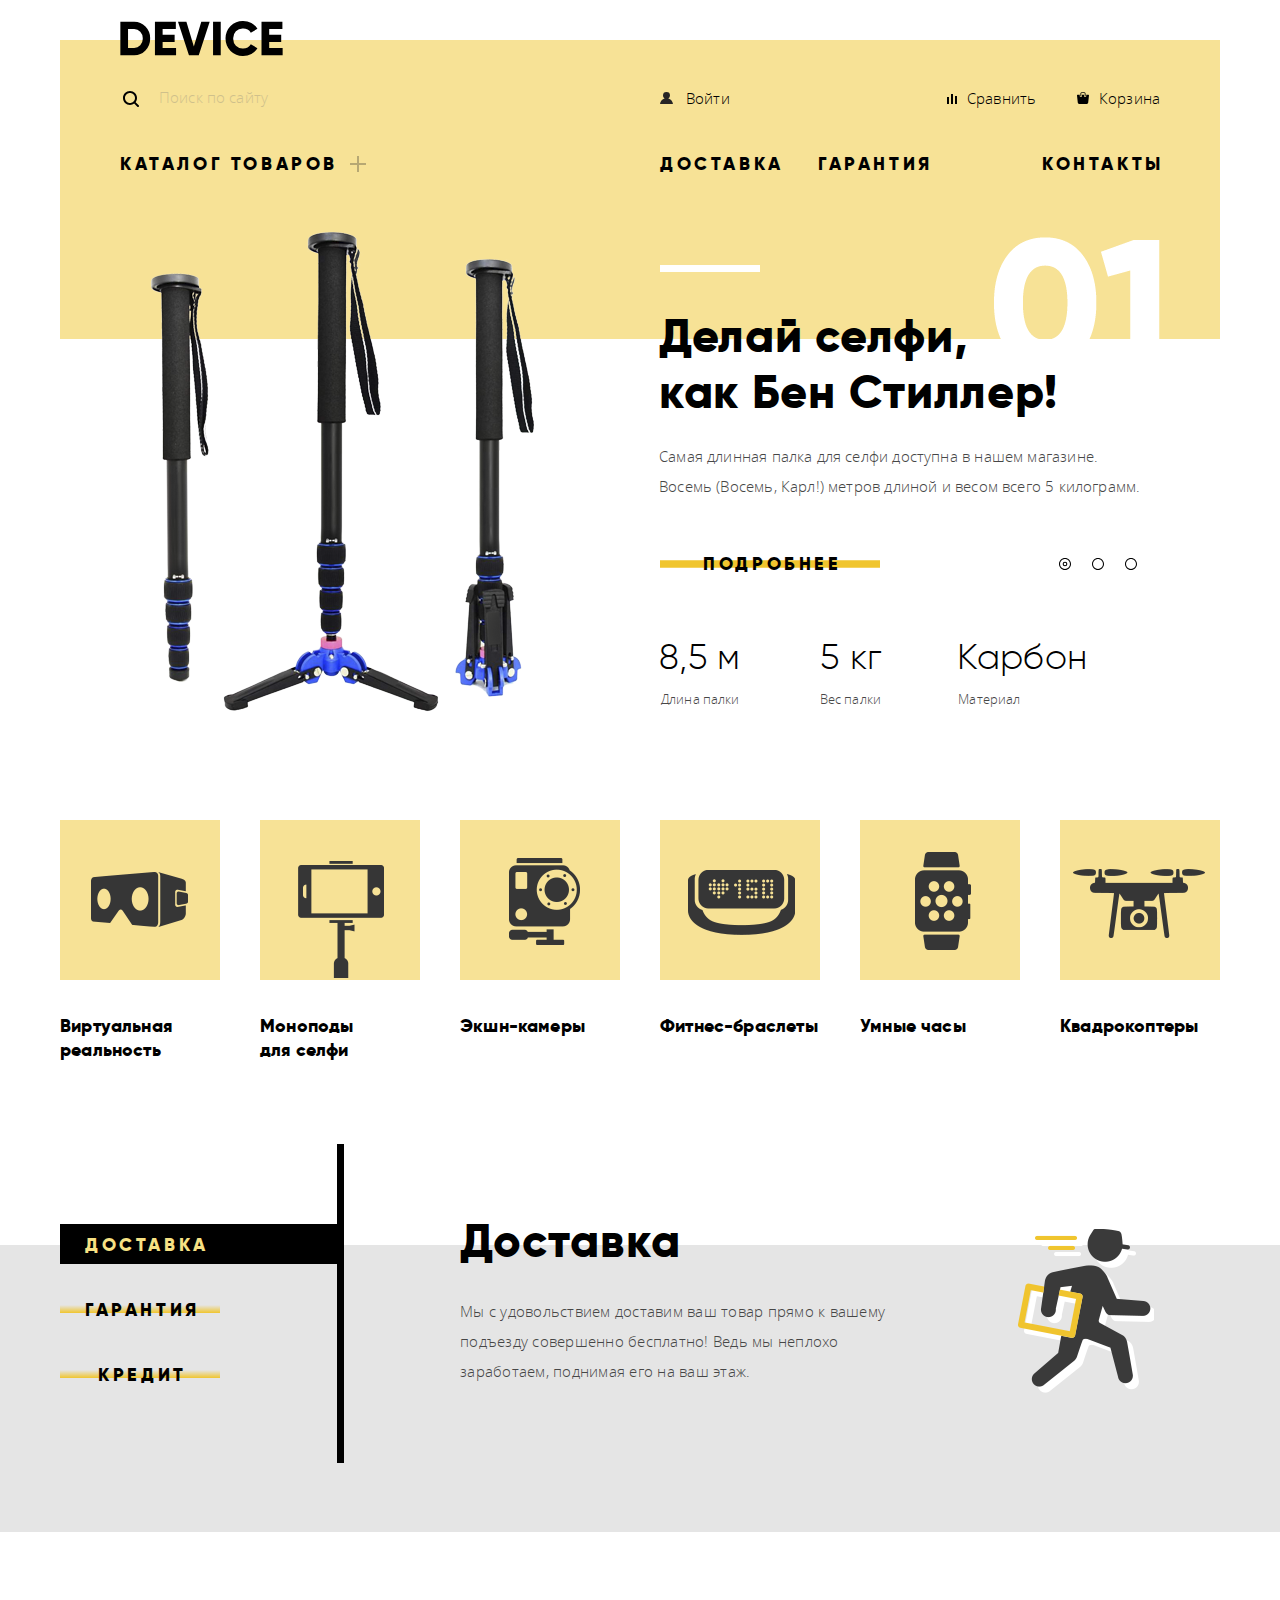
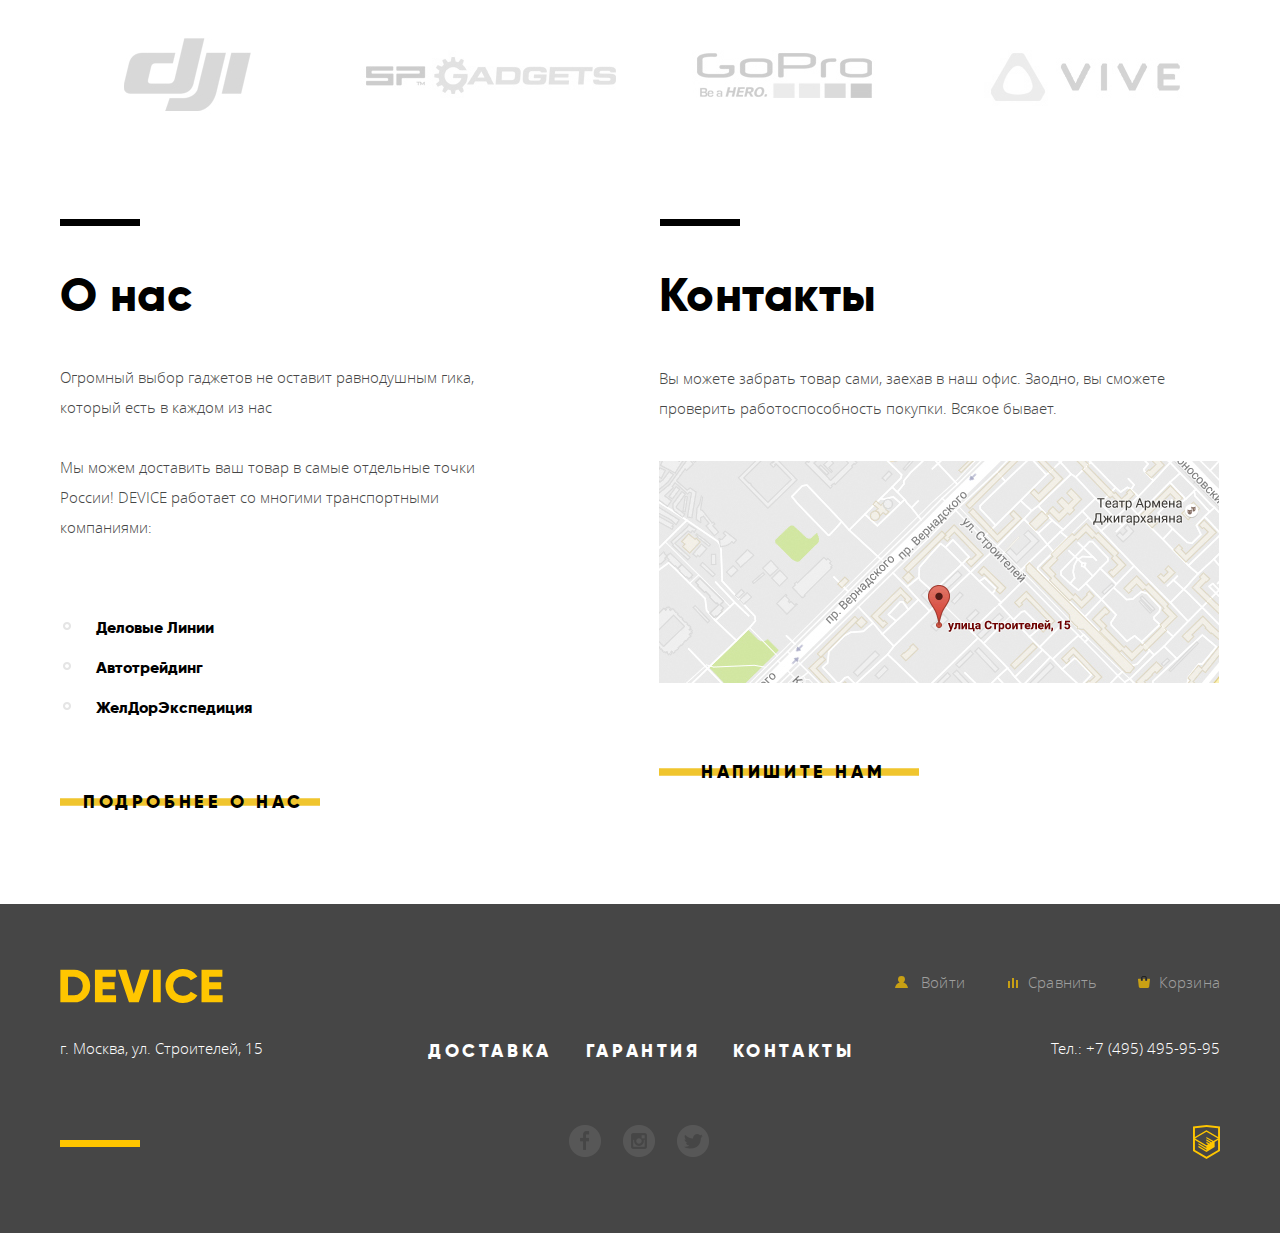
==== commit b44030e0: "10.07.21.30" ====
--- a/index.html
+++ b/index.html
@@ -5,7 +5,7 @@
     <meta charset="utf-8">
     <title>HTML Academy: Девайс</title>
     <link href="css/normalize.css" rel="stylesheet">
-    <link href="css/style.css" rel="stylesheet">
+    <link href="css/style.min.css" rel="stylesheet">
 </head>
 
 <body>
@@ -261,7 +261,7 @@
                     <img src="img/map.jpg" width="560" height="222" alt="Карта проезда">
                 </a>
                 <div class="write">
-                    <a class="button" href="#"><span>Напишите нам</span></a>
+                    <a class="button popup-button" href="#"><span>Напишите нам</span></a>
                 </div>
             </section>
         </div>
@@ -349,15 +349,15 @@
         <form class="feedback-popup" method="post">
             <label class="feedback-name">
         <span>Ваше имя:</span>
-        <input type="text" name="username" placeholder="Имя Фамилия" required>
+        <input class="feedback-username" type="text" name="username" placeholder="Имя Фамилия">
       </label>
             <label class="feedback-mail">
         <span>Ваш e-mail:</span>
-        <input type="email" name="email" placeholder="email@exemple.com" required>
+        <input class="feedback-letter" type="email" name="email" placeholder="email@exemple.com">
       </label>
             <label class="feedback-text">
         <span>Текст письма:</span>
-        <textarea rows="7" cols="95" name="text" placeholder="В свободной форме" required></textarea>
+        <textarea class="feedback-freetext" rows="7" cols="95" name="text" placeholder="В свободной форме"></textarea>
       </label>
             <button class="feedback-button" type="submit"><span>Отправить</span></button>
             <button class="feedback-close" type="button" aria-label="Закрыть диалоговое окно"></button>
@@ -365,10 +365,12 @@
     </section>
     <section class="modal">
         <h2 class="visually-hidden">Как до нас добраться</h2>
-        <!--Позже скрыть-->
-        <img src="img/map-big.jpg" width="960" height="559" alt="Адрес магазина Девайс город Москва, улица Строителей, дом 15">
+        <iframe src="https://www.google.com/maps/embed?pb=!1m18!1m12!1m3!1d2249.1123749473236!2d37.52742931548593!3d55.68703400453057!2m3!1f0!2f0!3f0!3m2!1i1024!2i768!4f13.1!3m3!1m2!1s0x46b54cf65f5c8955%3A0x694710ccd55501e!2z0YPQuy4g0KHRgtGA0L7QuNGC0LXQu9C10LksIDE1LCDQnNC-0YHQutCy0LAsIDExOTMxMQ!5e0!3m2!1sru!2sru!4v1562772430353!5m2!1sru!2sru"
+            width="960" height="559" frameborder="0" style="border:0" allowfullscreen></iframe>
+        <p><img src="img/map-big.jpg" width="960" height="559" alt="Адрес магазина Девайс город Москва, улица Строителей, дом 15"></p>
         <button class="modal-close" type="button" aria-label="Закрыть диалоговое окно">x</button>
     </section>
+    <script src="js/script.min.js"></script>
 </body>
 
 </html>--- a/css/style.min.css
+++ b/css/style.min.css
@@ -0,0 +1,2538 @@
+@-webkit-keyframes bounce {
+    0% {
+        -webkit-transform: translateY(-2000px);
+        transform: translateY(-2000px)
+    }
+    70% {
+        -webkit-transform: translateY(30px);
+        transform: translateY(30px)
+    }
+    90% {
+        -webkit-transform: translateY(-10px);
+        transform: translateY(-10px)
+    }
+    to {
+        -webkit-transform: translateY(0);
+        transform: translateY(0)
+    }
+}
+
+@keyframes bounce {
+    0% {
+        -webkit-transform: translateY(-2000px);
+        transform: translateY(-2000px)
+    }
+    70% {
+        -webkit-transform: translateY(30px);
+        transform: translateY(30px)
+    }
+    90% {
+        -webkit-transform: translateY(-10px);
+        transform: translateY(-10px)
+    }
+    to {
+        -webkit-transform: translateY(0);
+        transform: translateY(0)
+    }
+}
+
+@-webkit-keyframes shake {
+    0%,
+    to {
+        -webkit-transform: translateX(0);
+        transform: translateX(0)
+    }
+    10%,
+    30%,
+    50%,
+    70%,
+    90% {
+        -webkit-transform: translateX(-10px);
+        transform: translateX(-10px)
+    }
+    20%,
+    40%,
+    60%,
+    80% {
+        -webkit-transform: translateX(10px);
+        transform: translateX(10px)
+    }
+}
+
+@keyframes shake {
+    0%,
+    to {
+        -webkit-transform: translateX(0);
+        transform: translateX(0)
+    }
+    10%,
+    30%,
+    50%,
+    70%,
+    90% {
+        -webkit-transform: translateX(-10px);
+        transform: translateX(-10px)
+    }
+    20%,
+    40%,
+    60%,
+    80% {
+        -webkit-transform: translateX(10px);
+        transform: translateX(10px)
+    }
+}
+
+@font-face {
+    font-family: "Gilroy";
+    src: url(../fonts/gilroylight-webfont.woff2) format("woff2"), url(../fonts/gilroylight-webfont.woff) format("woff");
+    font-weight: 300;
+    font-style: normal
+}
+
+@font-face {
+    font-family: "Gilroy";
+    src: url(../fonts/gilroyextrabold-webfont.woff2) format("woff2"), url(../fonts/gilroyextrabold-webfont.woff) format("woff");
+    font-weight: 800;
+    font-style: normal
+}
+
+@font-face {
+    font-family: "Open Sans";
+    src: url(../fonts/opensans-regular-webfont.woff2) format("woff2"), url(../fonts/opensans-regular-webfont.woff) format("woff");
+    font-weight: 400;
+    font-style: normal
+}
+
+@font-face {
+    font-family: "Open Sans";
+    src: url(../fonts/opensans-light-webfont.woff2) format("woff2"), url(../fonts/opensans-light-webfont.woff) format("woff");
+    font-weight: 300;
+    font-style: normal
+}
+
+body {
+    margin: 0;
+    padding: 0;
+    font-family: "Open Sans", Arial, sans-serif;
+    font-size: 15px;
+    line-height: 30px;
+    font-weight: 300;
+    color: #464646;
+    text-transform: none;
+    background-color: #fff;
+    background-repeat: no-repeat
+}
+
+body li,
+body ul {
+    list-style: none;
+    margin: 0;
+    padding: 0
+}
+
+a {
+    text-decoration: none
+}
+
+img {
+    max-width: 100%;
+    height: auto
+}
+
+.button,
+.feedback-button,
+.filter-button,
+.footer-navigation,
+.item-button-basket,
+.pagination-item,
+.site-navigation a {
+    text-transform: uppercase
+}
+
+.visually-hidden:not(:focus):not(:active),
+input[type=checkbox].visually-hidden,
+input[type=radio].visually-hidden {
+    position: absolute;
+    width: 1px;
+    height: 1px;
+    margin: -1px;
+    border: 0;
+    padding: 0;
+    white-space: nowrap;
+    -webkit-clip-path: inset(100%);
+    clip-path: inset(100%);
+    clip: rect(0 0 0 0);
+    overflow: hidden
+}
+
+.wrapper {
+    width: 1200px;
+    margin-left: auto;
+    margin-right: auto;
+    padding-left: 20px;
+    padding-right: 20px;
+    -webkit-box-sizing: border-box;
+    box-sizing: border-box
+}
+
+.main-header {
+    display: -webkit-box;
+    display: -ms-flexbox;
+    display: flex;
+    -webkit-box-orient: vertical;
+    -webkit-box-direction: normal;
+    -ms-flex-direction: column;
+    flex-direction: column;
+    padding-top: 21px
+}
+
+.container-logo {
+    background: -webkit-linear-gradient(bottom, #f7e296 25px, #fff 12px);
+    background: -o-linear-gradient(bottom, #f7e296 25px, #fff 12px);
+    background: linear-gradient(to top, #f7e296 25px, #fff 12px)
+}
+
+.header-logo {
+    margin: 0;
+    padding: 0 0 0 60px;
+    display: block
+}
+
+.header-logo svg {
+    padding-top: 10px
+}
+
+.main-navigation a {
+    font-family: "Gilroy", Arial, sans-serif;
+    font-size: 18px;
+    line-height: 24px;
+    font-weight: 800;
+    color: #000
+}
+
+.main-navigation {
+    background-color: #f7e296;
+    margin: 0;
+    padding-top: 8px;
+    padding-left: 60px;
+    padding-right: 58px
+}
+
+.container-panel,
+.site-panel {
+    display: -webkit-box;
+    display: -ms-flexbox;
+    display: flex;
+    margin: 0
+}
+
+.site-panel {
+    -ms-flex-wrap: wrap;
+    flex-wrap: wrap;
+    padding: 0
+}
+
+.container-panel {
+    -webkit-box-sizing: border-box;
+    box-sizing: border-box;
+    width: 441px;
+    min-height: 49px;
+    position: relative;
+    padding: 0 0 0 37px
+}
+
+.container-panel img {
+    position: absolute;
+    left: 3px;
+    top: 18px
+}
+
+.container-panel input {
+    position: relative;
+    width: 315px;
+    min-height: 44px;
+    border: 0;
+    background: #f7e296;
+    font-family: "Open Sans", Arial, sans-serif;
+    font-size: 15px;
+    font-weight: 300;
+    font-style: normal;
+    font-stretch: normal;
+    line-height: 2;
+    letter-spacing: .15px;
+    text-align: left;
+    color: #000;
+    opacity: .3
+}
+
+.container-panel input:hover {
+    opacity: .6
+}
+
+.container-panel input:active,
+.container-panel input:focus {
+    opacity: 1;
+    color: #000;
+    background: #f7e296
+}
+
+.container-panel input[type=text]::-ms-clear {
+    display: none;
+    width: 0;
+    height: 0
+}
+
+.container-panel input[type=text]::-ms-reveal {
+    display: none;
+    width: 0;
+    height: 0
+}
+
+.container-panel input[type=search]::-webkit-search-cancel-button,
+.container-panel input[type=search]::-webkit-search-decoration,
+.container-panel input[type=search]::-webkit-search-results-button,
+.container-panel input[type=search]::-webkit-search-results-decoration {
+    display: none
+}
+
+.container-panel input#search,
+.discover {
+    font-family: "Open Sans", Arial, sans-serif;
+    font-size: 15px;
+    font-weight: 300;
+    font-style: normal;
+    font-stretch: normal;
+    line-height: 2;
+    letter-spacing: .15px;
+    color: #000
+}
+
+.container-panel input#search {
+    background: #f7e296;
+    border: 0;
+    text-align: left
+}
+
+.discover {
+    display: none;
+    text-align: center;
+    width: 85px;
+    min-height: 49px;
+    border: #000 solid 2px;
+    border-bottom: none;
+    padding: 0;
+    -webkit-box-sizing: border-box;
+    box-sizing: border-box;
+    background: 0 0;
+    margin-left: auto
+}
+
+.discover::before {
+    content: "";
+    position: absolute;
+    top: 49px;
+    left: 0;
+    width: 441px;
+    height: 2px;
+    background: #000;
+    z-index: 100
+}
+
+.discover:hover {
+    color: #fff;
+    background: #000;
+    display: block
+}
+
+.discover:focus {
+    color: rgba(255, 255, 255, .3);
+    background: #000
+}
+
+.container-panel input:active~.discover,
+.container-panel input:focus~.discover {
+    display: block
+}
+
+.panel-user {
+    width: 140px;
+    margin: 0 0 0 95px;
+    padding: 10px 0 0 30px;
+    position: relative
+}
+
+.login img,
+.panel-user img {
+    position: absolute;
+    left: 4px;
+    top: 19px
+}
+
+.exit {
+    width: 80px;
+    padding: 10px 0 0;
+    margin: 0 0 0 11px;
+    opacity: .3
+}
+
+.login {
+    -webkit-box-sizing: border-box;
+    box-sizing: border-box;
+    position: relative;
+    width: 230px;
+    margin: 0 0 0 96px;
+    padding: 10px 0 0 29px
+}
+
+.login img {
+    left: 3px
+}
+
+.basket,
+.compare {
+    position: relative;
+    padding-top: 10px
+}
+
+.compare {
+    margin-left: auto;
+    width: 100px;
+    padding-left: 50px
+}
+
+.basket img,
+.compare img {
+    position: absolute;
+    left: 30px;
+    top: 21px
+}
+
+.basket {
+    width: 62px;
+    padding-left: 31px;
+    text-align: right;
+    margin-right: 2px
+}
+
+.basket img {
+    left: 10px;
+    top: 19px
+}
+
+.product img,
+.site-panel a {
+    font-family: "Open Sans", Arial, sans-serif;
+    font-weight: 300;
+    color: #000
+}
+
+.site-panel a {
+    line-height: 30px;
+    text-transform: none;
+    letter-spacing: .15px;
+    font-size: 15px
+}
+
+.site-navigation {
+    -ms-flex-wrap: wrap;
+    flex-wrap: wrap;
+    padding-top: 30px;
+    padding-bottom: 49px
+}
+
+.product,
+.site-navigation,
+.submenu {
+    display: -webkit-box;
+    display: -ms-flexbox;
+    display: flex
+}
+
+.product {
+    line-height: 1.33;
+    letter-spacing: 3.6px;
+    -webkit-box-orient: vertical;
+    -webkit-box-direction: normal;
+    -ms-flex-direction: column;
+    flex-direction: column;
+    margin-right: auto;
+    width: 260px;
+    position: relative
+}
+
+.submenu {
+    background-color: #f7e296;
+    position: absolute;
+    top: 22px;
+    left: -60px;
+    -webkit-box-sizing: border-box;
+    box-sizing: border-box;
+    width: 1160px;
+    min-height: 165px;
+    padding-left: 60px;
+    padding-top: 23px;
+    display: none;
+    z-index: 2
+}
+
+.product:hover>.submenu {
+    display: inherit
+}
+
+.product img {
+    font-size: 35px;
+    opacity: .3;
+    position: absolute;
+    top: 4px;
+    left: 230px
+}
+
+.contacts,
+.guarantee,
+.shipping {
+    line-height: 1.33;
+    letter-spacing: 3.6px
+}
+
+.shipping {
+    margin-left: auto;
+    width: 158px
+}
+
+.contacts,
+.guarantee {
+    width: 140px
+}
+
+.contacts {
+    width: 120px;
+    margin-left: 84px;
+    text-align: right
+}
+
+.submenu-cameras {
+    width: 240px
+}
+
+.submenu-watch {
+    width: 200px
+}
+
+.submenu-quadcopters {
+    width: 160px
+}
+
+.breadcrumbs a:focus p,
+.breadcrumbs a:hover p,
+.site-navigation a:focus,
+.site-navigation a:hover,
+.site-panel a:focus,
+.site-panel a:hover {
+    opacity: .6
+}
+
+.action:active h2,
+.action:active svg,
+.button:active span,
+.fitness:active h2,
+.fitness:active svg,
+.monopods:active h2,
+.monopods:active svg,
+.quadcopters:active h2,
+.quadcopters:active svg,
+.site-navigation a:active,
+.site-panel a:active,
+.slider-button:active span,
+.smart:active h2,
+.smart:active svg,
+.virtuality:active h2,
+.virtuality:active svg,
+.write:active span {
+    opacity: .3
+}
+
+.site-panel-user li:nth-last-child(1) {
+    opacity: .3;
+    background-color: #f7e296;
+    color: #000;
+    border: 0
+}
+
+.submenu-cameras a,
+.submenu-quadcopters a,
+.submenu-watch a {
+    font-family: "Open Sans", Arial, sans-serif;
+    font-size: 15px;
+    line-height: 36px;
+    font-weight: 300;
+    color: #000;
+    text-transform: none;
+    list-style: none;
+    letter-spacing: .15px
+}
+
+.slider {
+    min-height: 595px
+}
+
+.slider-gradient {
+    position: relative;
+    padding-bottom: 100px
+}
+
+.slider-gradient::after {
+    content: "";
+    position: absolute;
+    top: 40px;
+    left: 600px;
+    width: 100px;
+    height: 7px;
+    background-color: #fff
+}
+
+.slider-controls {
+    display: -webkit-box;
+    display: -ms-flexbox;
+    display: flex;
+    position: absolute;
+    left: 600px;
+    bottom: 218px;
+    z-index: 5;
+    font-size: 0;
+    width: 498px;
+    height: 40px
+}
+
+.slider-controls span {
+    padding-left: 5px
+}
+
+.slider-list {
+    margin: 0;
+    padding: 0;
+    list-style: none
+}
+
+.slider-item {
+    display: none;
+    padding-top: 84px
+}
+
+.slider-item h3,
+.slider-item p {
+    font-family: "Gilroy", Arial, sans-serif;
+    font-size: 47px;
+    font-weight: 800;
+    font-style: normal;
+    font-stretch: normal;
+    line-height: 1.19;
+    letter-spacing: .7px;
+    text-align: left;
+    color: #000;
+    margin: 0 0 0 599px
+}
+
+.slide1-title {
+    max-width: 400px
+}
+
+.slide2-title {
+    max-width: 260px
+}
+
+.slide3-title {
+    max-width: 505px
+}
+
+.slider-item p {
+    font-family: "Open Sans", Arial, sans-serif;
+    font-size: 15px;
+    font-weight: 300;
+    line-height: 2;
+    letter-spacing: .18px;
+    color: #464646;
+    padding-top: 20px;
+    padding-bottom: 50px
+}
+
+.slide1-paragraph {
+    max-width: 485px
+}
+
+.slide2-paragraph,
+.slide3-paragraph {
+    max-width: 460px
+}
+
+.slider-button {
+    display: block;
+    -webkit-box-sizing: border-box;
+    box-sizing: border-box;
+    font-family: "Gilroy", Arial, sans-serif;
+    font-size: 18px;
+    font-weight: 800;
+    font-style: normal;
+    font-stretch: normal;
+    line-height: 1.33;
+    letter-spacing: 3.6px;
+    text-align: center;
+    color: #000;
+    text-transform: uppercase;
+    width: 220px;
+    min-height: 40px;
+    -webkit-box-ordinal-group: 0;
+    -ms-flex-order: -1;
+    order: -1;
+    margin: 0 auto 0 0;
+    background: url(../img/slider-button1.png) no-repeat;
+    background-position: 0 7px
+}
+
+.slider-button:focus,
+.slider-button:hover {
+    background-color: #f0c52e;
+    background-position: 0 0
+}
+
+.slide-table {
+    max-width: 485px;
+    margin: 0 0 0 596px;
+    padding-top: 80px
+}
+
+.table-values {
+    list-style: none;
+    font-family: "Gilroy", Arial, sans-serif;
+    font-size: 36px;
+    font-weight: 300;
+    font-style: normal;
+    font-stretch: normal;
+    line-height: 1.33;
+    letter-spacing: .36px;
+    text-align: left;
+    color: #000
+}
+
+.table-value1 {
+    padding-left: 1px
+}
+
+.table-value2 {
+    padding-left: 76px
+}
+
+.table-value3 {
+    padding-left: 73px
+}
+
+.table-value4 {
+    padding-left: 43px
+}
+
+.table-labels th {
+    font-family: "Open Sans", Arial, sans-serif;
+    font-size: 13px;
+    font-weight: 300;
+    font-style: normal;
+    font-stretch: normal;
+    line-height: 1.54;
+    letter-spacing: .13px;
+    text-align: left;
+    color: #464646;
+    padding: 4px 0 0
+}
+
+.table-labels .table-label1 {
+    padding-left: 3px
+}
+
+.table-labels .table-label2 {
+    padding-left: 76px
+}
+
+.table-labels .table-label3 {
+    padding-left: 74px
+}
+
+.table-labels .table-label4 {
+    padding-left: 44px
+}
+
+.slider-controls label {
+    display: inline-block;
+    width: 12px;
+    height: 12px;
+    margin-right: 21px;
+    margin-top: 5px;
+    background: url(../img/slider-button-off.svg) no-repeat;
+    cursor: pointer
+}
+
+#product-1:checked~.slider-gradient #slide1,
+#product-2:checked~.slider-gradient #slide2,
+#product-3:checked~.slider-gradient #slide3,
+#service-1:checked~.amenities-roster #roster1,
+#service-2:checked~.amenities-roster #roster2,
+#service-3:checked~.amenities-roster #roster3 {
+    display: block
+}
+
+#product-1:checked~.slider-gradient label[for=product-1],
+#product-2:checked~.slider-gradient label[for=product-2],
+#product-3:checked~.slider-gradient label[for=product-3] {
+    background-image: url(../img/slider-button-on.svg);
+    background-repeat: no-repeat
+}
+
+#product-1:checked~.slider-gradient {
+    background: url(../img/slider-1.png) no-repeat 90px 3px, url(../img/01.png) no-repeat 934px 12px, -webkit-linear-gradient(top, #f7e296 114px, #fff 12px);
+    background: url(../img/slider-1.png) no-repeat 90px 3px, url(../img/01.png) no-repeat 934px 12px, -o-linear-gradient(top, #f7e296 114px, #fff 12px);
+    background: url(../img/slider-1.png) no-repeat 90px 3px, url(../img/01.png) no-repeat 934px 12px, linear-gradient(to bottom, #f7e296 114px, #fff 12px)
+}
+
+#product-2:checked~.slider-gradient {
+    background: url(../img/slider-2.png) no-repeat 116px 15px, url(../img/02.png) no-repeat 908px 12px, -webkit-linear-gradient(top, #f7e296 114px, #fff 12px);
+    background: url(../img/slider-2.png) no-repeat 116px 15px, url(../img/02.png) no-repeat 908px 12px, -o-linear-gradient(top, #f7e296 114px, #fff 12px);
+    background: url(../img/slider-2.png) no-repeat 116px 15px, url(../img/02.png) no-repeat 908px 12px, linear-gradient(to bottom, #f7e296 114px, #fff 12px)
+}
+
+#product-3:checked~.slider-gradient {
+    background: url(../img/slider-3.png) no-repeat 31px 68px, url(../img/03.png) no-repeat 906px 12px, -webkit-linear-gradient(top, #f7e296 114px, #fff 12px);
+    background: url(../img/slider-3.png) no-repeat 31px 68px, url(../img/03.png) no-repeat 906px 12px, -o-linear-gradient(top, #f7e296 114px, #fff 12px);
+    background: url(../img/slider-3.png) no-repeat 31px 68px, url(../img/03.png) no-repeat 906px 12px, linear-gradient(to bottom, #f7e296 114px, #fff 12px)
+}
+
+.icon-menu {
+    display: -webkit-box;
+    display: -ms-flexbox;
+    display: flex;
+    -ms-flex-wrap: wrap;
+    flex-wrap: wrap
+}
+
+.icon-menu li {
+    width: 160px;
+    margin: 0 auto
+}
+
+.monopods h2 {
+    width: 100px
+}
+
+.icon-menu .virtuality {
+    margin-left: 0
+}
+
+.icon-menu .quadcopters {
+    margin-right: 0
+}
+
+.icon-menu div {
+    position: relative;
+    min-height: 160px;
+    background: #f7e296
+}
+
+.icon-menu h2 {
+    font-family: "Gilroy", Arial, sans-serif;
+    font-size: 18px;
+    font-weight: 800;
+    font-style: normal;
+    font-stretch: normal;
+    line-height: 1.33;
+    letter-spacing: .18px;
+    text-align: left;
+    color: #000;
+    padding-top: 20px
+}
+
+.virtuality svg {
+    position: absolute;
+    top: 52px;
+    left: 31px
+}
+
+.action a:focus div,
+.action:hover div,
+.detailed a:focus,
+.detailed a:hover,
+.fitness a:focus div,
+.fitness:hover div,
+.monopods a:focus div,
+.monopods:hover div,
+.quadcopters a:focus div,
+.quadcopters:hover div,
+.smart a:focus div,
+.smart:hover div,
+.virtuality a:focus div,
+.virtuality:hover div,
+.write a:focus,
+.write a:hover {
+    background: #f0c52e
+}
+
+.monopods svg {
+    position: absolute;
+    top: 41px;
+    left: 38px
+}
+
+.action svg,
+.fitness svg {
+    position: absolute;
+    top: 38px;
+    left: 49px
+}
+
+.fitness svg {
+    top: 50px;
+    left: 28px
+}
+
+.quadcopters svg,
+.smart svg {
+    position: absolute;
+    top: 32px;
+    left: 55px
+}
+
+.quadcopters svg {
+    top: 49px;
+    left: 13px
+}
+
+.amenities-backdrop {
+    width: 100%;
+    min-height: 454px;
+    background: -webkit-linear-gradient(bottom, #e5e5e5 287px, #fff 10px);
+    background: -o-linear-gradient(bottom, #e5e5e5 287px, #fff 10px);
+    background: linear-gradient(to top, #e5e5e5 287px, #fff 10px)
+}
+
+.amenities {
+    padding-top: 90px
+}
+
+.roster-controls {
+    display: -webkit-box;
+    display: -ms-flexbox;
+    display: flex;
+    position: relative;
+    -webkit-box-orient: vertical;
+    -webkit-box-direction: normal;
+    -ms-flex-direction: column;
+    flex-direction: column;
+    font-family: "Gilroy", Arial, sans-serif;
+    font-size: 18px;
+    font-weight: 800;
+    font-style: normal;
+    font-stretch: normal;
+    line-height: 1.33;
+    letter-spacing: 3.6px;
+    text-align: center;
+    color: #000;
+    width: 285px;
+    text-transform: uppercase;
+    padding-top: 6px
+}
+
+.roster-controls::after {
+    content: "";
+    position: absolute;
+    top: -74px;
+    left: 277px;
+    width: 7px;
+    height: 319px;
+    background: #000
+}
+
+.roster-controls label {
+    display: block;
+    width: 160px;
+    height: 40px;
+    background: -webkit-linear-gradient(transparent 16px, #f0c52e 24px, transparent 0);
+    background: -o-linear-gradient(transparent 16px, #f0c52e 24px, transparent 0);
+    background: linear-gradient(transparent 16px, #f0c52e 24px, transparent 0);
+    margin-bottom: 25px
+}
+
+.roster-controls span {
+    display: block;
+    padding-top: 10px;
+    padding-left: 5px
+}
+
+.roster-controls label:focus,
+.roster-controls label:hover {
+    background-color: #f0c52e;
+    height: 40px
+}
+
+.roster-controls label:active {
+    background: #000;
+    color: #f7e184;
+    width: 260px;
+    height: 40px;
+    text-align: left;
+    padding-left: 20px
+}
+
+.roster-item h2,
+.roster-item p {
+    font-style: normal;
+    font-stretch: normal;
+    text-align: left
+}
+
+.roster-item h2 {
+    margin: 0;
+    font-family: "Gilroy", Arial, sans-serif;
+    font-size: 47px;
+    font-weight: 800;
+    line-height: 1.02;
+    letter-spacing: 1.1px;
+    color: #000
+}
+
+.roster-item p {
+    font-family: "Open Sans", Arial, sans-serif;
+    font-size: 15px;
+    font-weight: 300;
+    line-height: 2;
+    letter-spacing: .25px;
+    color: #464646;
+    padding-top: 16px
+}
+
+.roster-paragraph2 {
+    max-width: 460px
+}
+
+.roster-paragraph3 {
+    max-width: 430px
+}
+
+.amenities-roster {
+    display: -webkit-box;
+    display: -ms-flexbox;
+    display: flex;
+    padding-top: 50px
+}
+
+.roster-item {
+    display: none;
+    -webkit-box-sizing: border-box;
+    box-sizing: border-box;
+    width: 560px;
+    padding-left: 115px
+}
+
+#service-1:checked~.amenities-roster label[for=service-1],
+#service-2:checked~.amenities-roster label[for=service-2],
+#service-3:checked~.amenities-roster label[for=service-3] {
+    background: #000;
+    color: #f7e184;
+    width: 260px;
+    height: 40px;
+    text-align: left;
+    padding-left: 20px
+}
+
+#service-1:checked~.amenities-roster {
+    background: url(../img/delivery.png) no-repeat 958px 61px
+}
+
+#service-2:checked~.amenities-roster {
+    background: url(../img/warranty.png) no-repeat 943px 37px
+}
+
+#service-3:checked~.amenities-roster {
+    background: url(../img/credit.png) no-repeat 934px 37px
+}
+
+.logotypes-panel {
+    display: -webkit-box;
+    display: -ms-flexbox;
+    display: flex;
+    -webkit-box-pack: justify;
+    -ms-flex-pack: justify;
+    justify-content: space-between;
+    -webkit-box-align: center;
+    -ms-flex-align: center;
+    align-items: center;
+    min-height: 285px;
+    padding-top: 2px
+}
+
+.logotype1 a,
+.logotype2 a,
+.logotype3 a,
+.logotype4 a {
+    display: block;
+    position: relative;
+    height: 100px;
+    width: 260px
+}
+
+.dji,
+.gadgets,
+.gopro,
+.vive {
+    position: absolute;
+    top: 0;
+    z-index: 1;
+    display: none
+}
+
+.logotype1 a:focus .dji,
+.logotype1:hover .dji,
+.logotype2 a:focus .gadgets,
+.logotype2:hover .gadgets,
+.logotype3 a:focus .gopro,
+.logotype3:hover .gopro,
+.logotype4 a:focus .vive,
+.logotype4:hover .vive {
+    display: block
+}
+
+.about {
+    display: -webkit-box;
+    display: -ms-flexbox;
+    display: flex;
+    padding-bottom: 73px
+}
+
+.about-us,
+.exposure {
+    margin: 0;
+    padding: 0;
+    position: relative;
+    width: 475px
+}
+
+.about-us::before,
+.exposure::before {
+    content: "";
+    position: absolute;
+    left: 0;
+    top: 0;
+    width: 80px;
+    height: 7px;
+    background: #000
+}
+
+.about-us p {
+    font-family: "Open Sans", Arial, sans-serif;
+    font-size: 15px;
+    font-weight: 300;
+    font-style: normal;
+    font-stretch: normal;
+    line-height: 2;
+    letter-spacing: normal;
+    text-align: left;
+    color: #464646;
+    padding-top: 3px;
+    padding-bottom: 12px;
+    width: 472px
+}
+
+.exposure {
+    width: 560px;
+    padding: 0 0 0 124px
+}
+
+.exposure::before {
+    left: 125px
+}
+
+.exposure p {
+    padding-top: 4px;
+    padding-bottom: 23px
+}
+
+.write {
+    width: 260px;
+    margin-top: 52px;
+    min-height: 40px
+}
+
+.detailed a,
+.write a {
+    display: block;
+    min-height: 40px;
+    padding-top: 17px;
+    padding-left: 42px;
+    background: url(../img/layer4.png) no-repeat;
+    background-position: 0 24px
+}
+
+.about-us h2,
+.exposure h2 {
+    font-size: 47px;
+    line-height: 48px;
+    text-transform: none;
+    letter-spacing: .47px;
+    font-style: normal;
+    font-stretch: normal;
+    padding-top: 14px
+}
+
+.transport-company {
+    padding-left: 36px;
+    padding-top: 39px
+}
+
+.about-us h2,
+.button,
+.exposure h2,
+.transport-company li {
+    font-family: "Gilroy", Arial, sans-serif;
+    font-weight: 800;
+    color: #000
+}
+
+.transport-company li {
+    text-transform: none;
+    list-style: none;
+    position: relative;
+    font-size: 16px;
+    line-height: 40px
+}
+
+.transport-company li::before {
+    content: "";
+    position: absolute;
+    left: -33px;
+    top: 14px;
+    width: 8px;
+    height: 8px;
+    background-image: url(../img/slider-button.png)
+}
+
+.detailed {
+    width: 260px;
+    min-height: 40px;
+    margin-top: 46px
+}
+
+.detailed a {
+    padding-left: 23px
+}
+
+.button {
+    font-size: 18px;
+    line-height: 1.33;
+    letter-spacing: 3.6px
+}
+
+.title-menu {
+    padding-left: 80px;
+    padding-top: 38px
+}
+
+.page-title {
+    font-family: "Gilroy", Arial, sans-serif;
+    font-size: 47px;
+    font-weight: 800;
+    line-height: 48px;
+    letter-spacing: .5px;
+    color: #000;
+    margin: 0
+}
+
+.breadcrumbs {
+    display: -webkit-box;
+    display: -ms-flexbox;
+    display: flex;
+    padding-top: 10px
+}
+
+.breadcrumbs p,
+.breadcrumbs-current p {
+    font-family: "Open Sans", Arial, sans-serif;
+    font-size: 14px;
+    font-weight: 300;
+    line-height: 24px;
+    letter-spacing: .14px;
+    color: rgba(0, 0, 0);
+    list-style: none;
+    opacity: .3
+}
+
+.breadcrumbs a:active p {
+    opacity: .1
+}
+
+.breadcrumbs-first {
+    width: 61px;
+    padding-right: 30px;
+    position: relative
+}
+
+.breadcrumbs-first img,
+.breadcrumbs-second img {
+    position: absolute;
+    left: 68px;
+    top: 23px
+}
+
+.breadcrumbs-second {
+    width: 114px;
+    padding-right: 35px;
+    position: relative
+}
+
+.breadcrumbs-second img {
+    left: 128px
+}
+
+.breadcrumbs-current {
+    width: 160px;
+    margin-right: auto
+}
+
+.cotalog-page,
+.filters {
+    display: -webkit-box;
+    display: -ms-flexbox;
+    display: flex
+}
+
+.cotalog-page {
+    margin-top: 32px
+}
+
+.filters {
+    -webkit-box-orient: vertical;
+    -webkit-box-direction: normal;
+    -ms-flex-direction: column;
+    flex-direction: column;
+    background: #efefef;
+    -webkit-box-flex: 1;
+    -ms-flex: auto;
+    flex: auto
+}
+
+.filters-title {
+    background: #dbdbdb;
+    min-height: 70px
+}
+
+.filters-cost,
+.title-filling {
+    margin-left: auto;
+    -webkit-box-sizing: border-box;
+    box-sizing: border-box
+}
+
+.title-filling {
+    padding-left: 79px;
+    font-family: "Gilroy", Arial, sans-serif;
+    font-size: 16px;
+    font-weight: 800;
+    line-height: 1.5;
+    letter-spacing: 3.7px;
+    color: #000;
+    text-transform: uppercase;
+    padding-top: 23px;
+    width: 346px
+}
+
+.filters-cost {
+    margin-top: 69px;
+    margin-right: 67px;
+    width: 201px;
+    min-height: 142px;
+    border-top: #000 solid 2px;
+    border-bottom: #000 solid 2px
+}
+
+.cost-filling {
+    margin-top: 11px;
+    font-family: "Gilroy", Arial, sans-serif;
+    font-size: 18px;
+    font-weight: 800;
+    line-height: 1.33;
+    letter-spacing: .1px;
+    text-align: left;
+    color: #000
+}
+
+.range-controls {
+    position: relative;
+    margin-top: 35px
+}
+
+.range-controls .scale {
+    height: 2px;
+    background: #dbdbdb
+}
+
+.range-controls .bar {
+    width: 55%;
+    height: 2px;
+    background: #91c92f
+}
+
+.range-toggle {
+    position: absolute;
+    width: 4px;
+    height: 4px;
+    background: #ababab;
+    border: 8px solid #fff;
+    border-radius: 50%;
+    -webkit-box-shadow: 0 2px 1px 0 rgba(0, 1, 1, .2);
+    box-shadow: 0 2px 1px 0 rgba(0, 1, 1, .2);
+    cursor: pointer
+}
+
+.range-toggle-min {
+    top: -11px;
+    left: -5px
+}
+
+.range-toggle-max {
+    top: -11px;
+    left: 108px
+}
+
+.range-toggle:active {
+    border: 9px solid #fff
+}
+
+.price-controls {
+    display: -webkit-box;
+    display: -ms-flexbox;
+    display: flex;
+    padding-top: 9px;
+    font-family: "Gilroy", Arial, sans-serif;
+    font-size: 14px;
+    font-weight: 300;
+    font-style: normal;
+    font-stretch: normal;
+    line-height: 1.71;
+    letter-spacing: normal;
+    color: rgba(0, 0, 0, .2)
+}
+
+.min-price {
+    text-align: left
+}
+
+.max-price {
+    padding-left: 62px
+}
+
+.filter-side {
+    padding-right: 70px;
+    margin-right: 68px;
+    margin-left: auto;
+    -webkit-box-sizing: border-box;
+    box-sizing: border-box;
+    width: 201px
+}
+
+.filter-side fieldset {
+    border: 0;
+    padding: 0;
+    margin: 0
+}
+
+.colors {
+    padding-top: 10px;
+    padding-bottom: 18px;
+    text-align: left
+}
+
+.filter-colors {
+    padding-bottom: 31px;
+    border-bottom: #000 solid 2px;
+    width: 201px
+}
+
+.filter-bluetooth li,
+.filter-colors li {
+    padding-left: 39px
+}
+
+.filter-bluetooth label,
+.filter-colors label {
+    position: relative;
+    display: block;
+    cursor: pointer;
+    -webkit-user-select: none;
+    -moz-user-select: none;
+    -ms-user-select: none;
+    user-select: none
+}
+
+.filter-checkbox+span::after {
+    content: "";
+    position: absolute;
+    left: -40px;
+    top: 8px;
+    width: 23px;
+    height: 23px;
+    background-image: url(../img/checkbox-off.svg);
+    background-repeat: no-repeat;
+    background-position: 0 0
+}
+
+.filter-checkbox:checked+span::before {
+    content: "";
+    position: absolute;
+    left: -40px;
+    top: 8px;
+    width: 26px;
+    height: 23px;
+    background-color: #eee;
+    background-image: url(../img/checkbox-on.svg);
+    background-repeat: no-repeat;
+    background-position: 0 0;
+    z-index: 1
+}
+
+.filter-bluetooth li:hover .filter-radio+span::after,
+.filter-bluetooth li:hover .filter-radio:checked+span::before,
+.filter-colors li:hover .filter-checkbox+span::after,
+.filter-colors li:hover .filter-checkbox:checked+span::before {
+    opacity: .6
+}
+
+.filter-checkbox:checked:disabled+span,
+.filter-checkbox:disabled+span,
+.filter-radio:checked:disabled+span,
+.filter-radio:disabled+span {
+    opacity: .25
+}
+
+.bluetooth {
+    padding-top: 10px;
+    padding-bottom: 18px
+}
+
+.filter-radio+span::after {
+    content: "";
+    position: absolute;
+    left: -40px;
+    top: 6px;
+    width: 16px;
+    height: 16px;
+    border: 5px solid #000;
+    border-radius: 50%
+}
+
+.filter-radio:checked+span::before {
+    content: "";
+    position: absolute;
+    left: -31px;
+    top: 14px;
+    width: 9px;
+    height: 9px;
+    background-color: #000;
+    border-radius: 50%
+}
+
+.filter-button {
+    display: block;
+    width: 201px;
+    min-height: 40px;
+    border: 0;
+    text-align: left;
+    margin-top: 31px;
+    padding: 0 0 0 42px;
+    background: url(../img/filter-batton.png) no-repeat;
+    background-position: 0 15px
+}
+
+.filter-button:focus,
+.filter-button:hover {
+    background-color: #f0c52e;
+    background-position: 0 0
+}
+
+.filter-button:active span,
+.item-button-basket:active span {
+    opacity: .3
+}
+
+.catalog {
+    display: -webkit-box;
+    display: -ms-flexbox;
+    display: flex;
+    -webkit-box-orient: vertical;
+    -webkit-box-direction: normal;
+    -ms-flex-direction: column;
+    flex-direction: column;
+    margin-bottom: 77px;
+    -webkit-box-flex: 1;
+    -ms-flex: auto;
+    flex: auto
+}
+
+.right-section {
+    background: #ebebeb;
+    min-height: 70px;
+    margin-bottom: 69px
+}
+
+.collating {
+    display: -webkit-box;
+    display: -ms-flexbox;
+    display: flex;
+    width: 850px;
+    -webkit-box-sizing: border-box;
+    box-sizing: border-box
+}
+
+.sort {
+    margin: 0;
+    padding-top: 5px;
+    font-family: "Gilroy", Arial, sans-serif;
+    font-size: 16px;
+    font-weight: 800;
+    line-height: 1.5;
+    letter-spacing: 3.6px;
+    text-align: left;
+    text-transform: uppercase;
+    color: #000
+}
+
+.filter-sort {
+    padding-top: 19px;
+    padding-left: 73px
+}
+
+.filter-outer,
+.filter-sort {
+    display: -webkit-box;
+    display: -ms-flexbox;
+    display: flex
+}
+
+.filter-outer a {
+    font-family: "Open Sans", Arial, sans-serif;
+    font-size: 14px;
+    font-weight: 400;
+    font-style: normal;
+    font-stretch: normal;
+    line-height: 1.29;
+    letter-spacing: normal;
+    text-align: left;
+    color: #000
+}
+
+.atprice {
+    padding-left: 49px
+}
+
+.bytype,
+.popularity {
+    padding-left: 29px
+}
+
+.bytype a:link,
+.popularity a:link {
+    opacity: .3;
+    color: #000
+}
+
+.atprice a:focus,
+.atprice a:hover,
+.bytype a:focus,
+.bytype a:hover,
+.popularity a:focus,
+.popularity a:hover {
+    color: #000;
+    opacity: .6
+}
+
+.atprice a:active,
+.bytype a:active,
+.popularity a:active {
+    opacity: 1;
+    color: #000
+}
+
+.filter-separation {
+    display: -webkit-box;
+    display: -ms-flexbox;
+    display: flex;
+    padding-top: 30px;
+    margin-left: 232px
+}
+
+.less a,
+.more a {
+    display: block;
+    width: 0;
+    height: 0;
+    border-left: 6px solid transparent;
+    border-right: 6px solid transparent
+}
+
+.more a {
+    border-bottom: 11px solid #000
+}
+
+.less a {
+    margin-left: 19px;
+    border-top: 11px solid #000
+}
+
+.more a:link {
+    opacity: .2;
+    color: #000
+}
+
+.less a:focus,
+.less a:hover,
+.more a:focus,
+.more a:hover {
+    color: #000;
+    opacity: .4
+}
+
+.less a:active,
+.more a:active {
+    opacity: 1;
+    color: #000
+}
+
+.item-list {
+    width: 835px
+}
+
+.catalog-list {
+    display: -webkit-box;
+    display: -ms-flexbox;
+    display: flex;
+    -ms-flex-wrap: wrap;
+    flex-wrap: wrap;
+    padding-left: 72px
+}
+
+.follow,
+.professional {
+    margin-left: 40px
+}
+
+.catalog-list div {
+    display: -webkit-box;
+    display: -ms-flexbox;
+    display: flex;
+    -ms-flex-wrap: wrap;
+    flex-wrap: wrap;
+    -webkit-box-pack: justify;
+    -ms-flex-pack: justify;
+    justify-content: space-between
+}
+
+.catalog-item-price,
+.catalog-list h3 {
+    margin: 0;
+    padding: 0
+}
+
+.catalog-list h3 {
+    width: 260px;
+    font-family: "Gilroy", Arial, sans-serif;
+    font-size: 18px;
+    font-weight: 800;
+    font-style: normal;
+    font-stretch: normal;
+    line-height: 1.33;
+    letter-spacing: .18px;
+    text-align: left;
+    color: #000
+}
+
+.follow,
+.unsinkable {
+    margin-top: 47px
+}
+
+.amateur .catalog-item-price,
+.amateur h3,
+.professional .catalog-item-price,
+.professional h3 {
+    padding-top: 22px;
+    padding-left: 0
+}
+
+.professional h3 {
+    width: 180px
+}
+
+.unsinkable h3 {
+    padding-top: 23px;
+    padding-left: 0
+}
+
+.follow .catalog-item-price,
+.follow h3,
+.unsinkable .catalog-item-price {
+    padding-top: 24px;
+    padding-left: 0
+}
+
+.catalog-list .amateur,
+.catalog-list .follow,
+.catalog-list .professional,
+.catalog-list .unsinkable {
+    position: relative
+}
+
+.item-button {
+    position: absolute;
+    top: 0;
+    left: 0;
+    width: 360px;
+    height: 379px;
+    padding: 0;
+    background-color: rgba(238, 238, 238, .7);
+    z-index: 1;
+    display: none
+}
+
+.catalog-list .amateur::after,
+.catalog-list .follow::after,
+.catalog-list .professional::after,
+.catalog-list .unsinkable::after {
+    content: "";
+    position: absolute;
+    top: 29px;
+    left: 273px;
+    width: 56px;
+    height: 56px;
+    border: rgba(0, 0, 0, .1) solid 2px;
+    border-radius: 50%;
+    background: url(../img/new.png) no-repeat 13px 22px;
+    z-index: 5
+}
+
+.catalog-list .amateur::after,
+.catalog-list .professional::after,
+.catalog-list .unsinkable::after {
+    display: none
+}
+
+.amateur:hover .item-button,
+.follow:hover .item-button,
+.professional:hover .item-button,
+.unsinkable:hover .item-button {
+    display: block
+}
+
+.item-button-basket {
+    display: block;
+    width: 200px;
+    min-height: 40px;
+    border: 0;
+    margin-top: 172px;
+    margin-left: auto;
+    margin-right: auto;
+    background: url(../img/item-button-basket.png) no-repeat;
+    background-position: 0 15px
+}
+
+.item-button-basket span {
+    display: block;
+    padding-top: 9px;
+    padding-left: 3px
+}
+
+.feedback-button:focus,
+.feedback-button:hover,
+.item-button-basket:focus,
+.item-button-basket:hover {
+    background-color: #f0c52e
+}
+
+.item-button-contrast {
+    display: block;
+    width: 200px;
+    min-height: 40px;
+    border: 0;
+    margin-top: 4px;
+    margin-left: auto;
+    margin-right: auto;
+    background: 0 0
+}
+
+.item-button-contrast span {
+    display: block;
+    padding-top: 3px;
+    padding-left: 30px
+}
+
+.item-button-contrast:hover span,
+.item-button-contrasts:focus span {
+    color: #000
+}
+
+.item-button-contrast:active span {
+    opacity: .2
+}
+
+.pagination-list {
+    margin-top: 34px;
+    width: 760px;
+    min-height: 70px;
+    margin-left: 72px;
+    background: #ebebeb;
+    display: -webkit-box;
+    display: -ms-flexbox;
+    display: flex
+}
+
+.pagination-list li:nth-child(1) a,
+.pagination-list li:nth-child(5) a {
+    -webkit-box-sizing: border-box;
+    box-sizing: border-box;
+    display: block;
+    width: 126px;
+    min-height: 70px;
+    padding-left: 30px;
+    padding-top: 24px
+}
+
+.pagination-list li:nth-child(2) {
+    margin-left: 212px;
+    padding-top: 21px
+}
+
+.pagination-list li:nth-child(3) {
+    margin-left: 27px;
+    padding-top: 21px
+}
+
+.pagination-list li:nth-child(4) {
+    margin-left: 28px;
+    padding-top: 21px
+}
+
+.pagination-list li:nth-child(5) {
+    margin-left: auto
+}
+
+.pagination-list li:nth-child(5) a {
+    width: 137px;
+    padding-left: 32px
+}
+
+.pagination-list li:nth-child(3) a:link,
+.pagination-list li:nth-child(4) a:link {
+    opacity: .3;
+    color: #000
+}
+
+.pagination-list li:nth-child(3) a:focus,
+.pagination-list li:nth-child(3) a:hover,
+.pagination-list li:nth-child(4) a:focus,
+.pagination-list li:nth-child(4) a:hover {
+    color: #000;
+    opacity: .6
+}
+
+.pagination-list li:nth-child(3) a:active,
+.pagination-list li:nth-child(4) a:active {
+    opacity: 1;
+    color: #000
+}
+
+.pagination-list li:nth-child(1) a:focus,
+.pagination-list li:nth-child(1):hover,
+.pagination-list li:nth-child(5) a:focus,
+.pagination-list li:nth-child(5):hover {
+    background-color: #d9d9d9
+}
+
+.pagination-list li:nth-child(1):active,
+.pagination-list li:nth-child(5):active {
+    background-color: #d9d9d9
+}
+
+.pagination-list li:nth-child(1):active a,
+.pagination-list li:nth-child(5):active a {
+    opacity: .3
+}
+
+.bluetooth,
+.colors,
+.directory a,
+.filter-button {
+    font-family: "Gilroy", Arial, sans-serif;
+    font-size: 18px;
+    font-weight: 800;
+    color: #000
+}
+
+.bluetooth,
+.colors {
+    line-height: 24px;
+    list-style: none;
+    letter-spacing: .2px
+}
+
+.filter-bluetooth span,
+.filter-colors span {
+    font-family: "Open Sans", Arial, sans-serif;
+    font-size: 14px;
+    font-weight: 300;
+    line-height: 40px;
+    letter-spacing: .14px;
+    color: #000;
+    list-style: none
+}
+
+.directory a,
+.filter-button {
+    letter-spacing: 3.6px
+}
+
+.directory a {
+    line-height: 24px;
+    letter-spacing: .2px;
+    text-align: left;
+    list-style: none
+}
+
+.catalog-item-image {
+    margin: 0;
+    padding: 0
+}
+
+.catalog-item-price,
+.item-button-basket,
+.pagination-item a {
+    font-family: "Gilroy", Arial, sans-serif;
+    font-size: 16px;
+    font-weight: 300;
+    line-height: 1.5;
+    letter-spacing: .2px;
+    color: #464646
+}
+
+.item-button-basket {
+    font-size: 18px;
+    font-weight: 800;
+    line-height: 24px;
+    letter-spacing: 3.6px;
+    color: #000;
+    text-align: center;
+    font-style: normal;
+    font-stretch: normal
+}
+
+.item-button-contrast {
+    font-family: "Open Sans", Arial, sans-serif;
+    font-size: 13px;
+    font-weight: 300;
+    line-height: 36px;
+    letter-spacing: .1px;
+    color: rgba(0, 0, 0, .5)
+}
+
+.pagination-item a {
+    font-weight: 800;
+    line-height: 24px;
+    letter-spacing: 3.2px;
+    color: #000
+}
+
+.main-footer {
+    background-color: #464646;
+    padding-top: 45px;
+    padding-bottom: 65px
+}
+
+.footer-navigation,
+.upper-footer {
+    display: -webkit-box;
+    display: -ms-flexbox;
+    display: flex
+}
+
+.upper-footer {
+    -webkit-box-pack: justify;
+    -ms-flex-pack: justify;
+    justify-content: space-between;
+    margin-bottom: 21px
+}
+
+.footer-navigation {
+    padding-top: 3px
+}
+
+.footer-logo {
+    padding-top: 20px
+}
+
+.footer-container,
+.footer-panel {
+    display: -webkit-box;
+    display: -ms-flexbox;
+    display: flex
+}
+
+.footer-panel {
+    -ms-flex-wrap: wrap;
+    flex-wrap: wrap
+}
+
+.footer-basket {
+    position: relative;
+    padding-left: 30px;
+    margin-left: auto;
+    text-align: right
+}
+
+.footer-basket img,
+.footer-user img {
+    position: absolute;
+    left: 18px;
+    top: 27px
+}
+
+.footer-basket,
+.footer-exit {
+    width: 70px;
+    padding-top: 15px
+}
+
+.footer-compare,
+.footer-login,
+.footer-user {
+    position: relative;
+    width: 150px;
+    padding-left: 29px;
+    padding-top: 15px;
+    margin-left: auto
+}
+
+.footer-user img {
+    left: 3px
+}
+
+.footer-compare,
+.footer-login {
+    width: 92px;
+    padding-left: 40px
+}
+
+.footer-compare img {
+    position: absolute;
+    left: 20px;
+    top: 29px
+}
+
+.footer-login {
+    width: 67px;
+    padding-left: 30px
+}
+
+.footer-login img {
+    position: absolute;
+    left: 4px;
+    top: 27px
+}
+
+.adress {
+    width: 220px;
+    margin: 0;
+    padding: 0
+}
+
+.footer-shipping {
+    padding-left: 148px
+}
+
+.footer-guarantee {
+    padding-left: 34px
+}
+
+.footer-contacts {
+    padding-left: 32px
+}
+
+.telephone {
+    margin-left: auto
+}
+
+.social,
+.social-container {
+    display: -webkit-box;
+    display: -ms-flexbox;
+    display: flex
+}
+
+.social-container {
+    margin-top: 59px;
+    position: relative
+}
+
+.social-container::before {
+    content: "";
+    position: absolute;
+    left: 0;
+    top: 15px;
+    width: 80px;
+    height: 7px;
+    background: #ffc600
+}
+
+.social {
+    width: 140px;
+    -webkit-box-pack: justify;
+    -ms-flex-pack: justify;
+    justify-content: space-between;
+    margin-left: 509px
+}
+
+.footer-logo-html {
+    margin-left: auto
+}
+
+.footer-panel a {
+    opacity: .7;
+    font-family: "Open Sans", Arial, sans-serif;
+    font-size: 15px;
+    font-weight: 300;
+    line-height: 2.4;
+    letter-spacing: .2px;
+    color: rgba(255, 255, 255, .7);
+    list-style: none
+}
+
+.footer-exit {
+    opacity: .3;
+    color: rgba(255, 255, 255, .3)
+}
+
+.footer-navigation a {
+    font-family: "Gilroy", Arial, sans-serif;
+    font-size: 18px;
+    font-weight: 800;
+    line-height: 1.33;
+    letter-spacing: 3.6px;
+    color: #fff;
+    list-style: none
+}
+
+.footer-panel a:focus,
+.footer-panel a:hover {
+    color: #fff
+}
+
+.footer-panel a:active {
+    opacity: .3;
+    color: rgba(255, 255, 255, .3)
+}
+
+.footer-panel a:focus img,
+.footer-panel a:hover img {
+    color: #b5931c;
+    opacity: .6
+}
+
+.footer-panel a:active img {
+    color: #7e6d31;
+    opacity: .3
+}
+
+.footer-logo img:focus,
+.footer-logo img:hover,
+.footer-logo-html img:focus,
+.footer-logo-html img:hover,
+.footer-navigation a:focus,
+.footer-navigation a:hover,
+.header-logo img:focus,
+.header-logo img:hover,
+.social-button:hover .cls-1 {
+    opacity: .6
+}
+
+.feedback-button:active span,
+.footer-logo img:active,
+.footer-logo-html img:active,
+.footer-navigation a:active,
+.header-logo img:active {
+    opacity: .3
+}
+
+.adress,
+.telephone {
+    font-family: "Open Sans", Arial, sans-serif;
+    font-size: 15px;
+    font-weight: 300;
+    line-height: 30px;
+    color: #fff
+}
+
+.social-button {
+    list-style: none
+}
+
+.social-button:focus .cls-1 {
+    opacity: .1
+}
+
+.feedback span {
+    font-family: "Gilroy", Arial, sans-serif;
+    font-size: 18px;
+    font-weight: 800;
+    line-height: 1.33;
+    color: #000
+}
+
+.feedback-text span {
+    letter-spacing: .29px
+}
+
+.feedback input,
+.feedback textarea {
+    -webkit-box-sizing: border-box;
+    box-sizing: border-box;
+    font-family: "Open Sans", Arial, sans-serif;
+    font-size: 14px;
+    line-height: 1.29;
+    font-weight: 400;
+    font-style: normal;
+    font-stretch: normal;
+    letter-spacing: normal;
+    text-align: left;
+    color: rgba(70, 70, 70, .4);
+    background-color: #f2f2f2;
+    border: #f2f2f2 solid 3px
+}
+
+.feedback textarea {
+    min-height: 150px;
+    margin: 6px 0 0;
+    padding: 17px 0 0 20px;
+    width: 754px
+}
+
+.feedback input {
+    margin-top: 6px;
+    padding-left: 20px;
+    width: 354px;
+    height: 44px
+}
+
+.feedback-mail {
+    margin-left: auto
+}
+
+.feedback-text {
+    padding-top: 34px
+}
+
+.feedback-button {
+    display: block;
+    font-family: "Gilroy", Arial, sans-serif;
+    font-size: 18px;
+    font-weight: 800;
+    line-height: 24px;
+    letter-spacing: 3.6px;
+    color: #000;
+    font-style: normal;
+    font-stretch: normal;
+    text-align: center;
+    width: 200px;
+    height: 40px;
+    background: url(../img/batton-popup-200x8.png) no-repeat 0 15px;
+    border: 0;
+    margin-top: 32px
+}
+
+.feedback input:hover,
+.feedback textarea:hover {
+    background-color: #ebebeb;
+    border: #ebebeb solid 3px
+}
+
+.feedback input:focus,
+.feedback textarea:focus {
+    background-color: #fff;
+    border: rgba(240, 197, 46, .6) solid 3px;
+    color: #000
+}
+
+.feedback input:invalid:not(:placeholder-shown),
+.feedback textarea:invalid:not(:placeholder-shown) {
+    background-color: #f6dada;
+    border: #f6dada solid 3px
+}
+
+.feedback-popup {
+    display: -webkit-box;
+    display: -ms-flexbox;
+    display: flex;
+    -ms-flex-wrap: wrap;
+    flex-wrap: wrap;
+    position: relative
+}
+
+.feedback-close {
+    width: 55px;
+    height: 55px;
+    opacity: .5;
+    background: #f0c52e;
+    border-radius: 50%;
+    border: 0;
+    position: absolute;
+    top: 21px;
+    left: 883px
+}
+
+.feedback-close::after,
+.feedback-close::before {
+    content: "";
+    top: 27px;
+    left: 12px;
+    position: absolute;
+    width: 30px;
+    height: 2px;
+    background-color: #fff
+}
+
+.feedback-close::before {
+    -webkit-transform: rotate(45deg);
+    -ms-transform: rotate(45deg);
+    transform: rotate(45deg)
+}
+
+.feedback-close::after {
+    -webkit-transform: rotate(-45deg);
+    -ms-transform: rotate(-45deg);
+    transform: rotate(-45deg)
+}
+
+.feedback-close:focus,
+.feedback-close:hover {
+    opacity: 1
+}
+
+.feedback-close:active {
+    opacity: .3
+}
+
+.feedback-popup span {
+    display: block
+}
+
+.feedback {
+    display: none;
+    position: fixed;
+    top: 50%;
+    left: 50%;
+    margin-left: -460px;
+    margin-top: -277px;
+    z-index: 20;
+    width: 960px;
+    height: 553px;
+    -webkit-box-shadow: 0 10px 20px 0 rgba(4, 6, 6, .2);
+    box-shadow: 0 10px 20px 0 rgba(4, 6, 6, .2);
+    background: #fff
+}
+
+.feedback-show {
+    display: block;
+    -webkit-animation: bounce .6s;
+    animation: bounce .6s
+}
+
+.feedback-error {
+    -webkit-animation: shake .6s;
+    animation: shake .6s
+}
+
+.feedback-popup {
+    padding-left: 101px;
+    padding-right: 100px;
+    padding-top: 94px
+}
+
+.modal {
+    display: none;
+    width: 960px;
+    height: 559px;
+    position: fixed;
+    top: 50%;
+    left: 50%;
+    margin-left: -460px;
+    margin-top: -280px;
+    z-index: 20;
+    background: #fff;
+    -webkit-box-shadow: 0 10px 20px 0 rgba(4, 6, 6, .2);
+    box-shadow: 0 10px 20px 0 rgba(4, 6, 6, .2)
+}
+
+.modal-show {
+    display: block;
+    -webkit-animation: bounce .6s;
+    animation: bounce .6s
+}
+
+.modal-map p {
+    position: absolute;
+    top: 0;
+    left: 0;
+    z-index: 1;
+    margin: 0
+}
+
+.modal iframe,
+.modal-close {
+    position: absolute;
+    top: 0;
+    left: 0;
+    z-index: 2;
+    border: 0
+}
+
+.modal-close {
+    width: 55px;
+    height: 55px;
+    opacity: .5;
+    background: #f0c52e;
+    border-radius: 50%;
+    top: 22px;
+    left: 883px;
+    z-index: 3
+}
+
+.modal-close::after,
+.modal-close::before {
+    content: "";
+    top: 27px;
+    left: 12px;
+    position: absolute;
+    width: 30px;
+    height: 2px;
+    background-color: #fff;
+    z-index: 3
+}
+
+.modal-close::before {
+    -webkit-transform: rotate(45deg);
+    -ms-transform: rotate(45deg);
+    transform: rotate(45deg)
+}
+
+.modal-close::after {
+    -webkit-transform: rotate(-45deg);
+    -ms-transform: rotate(-45deg);
+    transform: rotate(-45deg)
+}
+
+.modal-close:focus,
+.modal-close:hover {
+    opacity: 1
+}
+
+.modal-close:active {
+    opacity: .3
+}